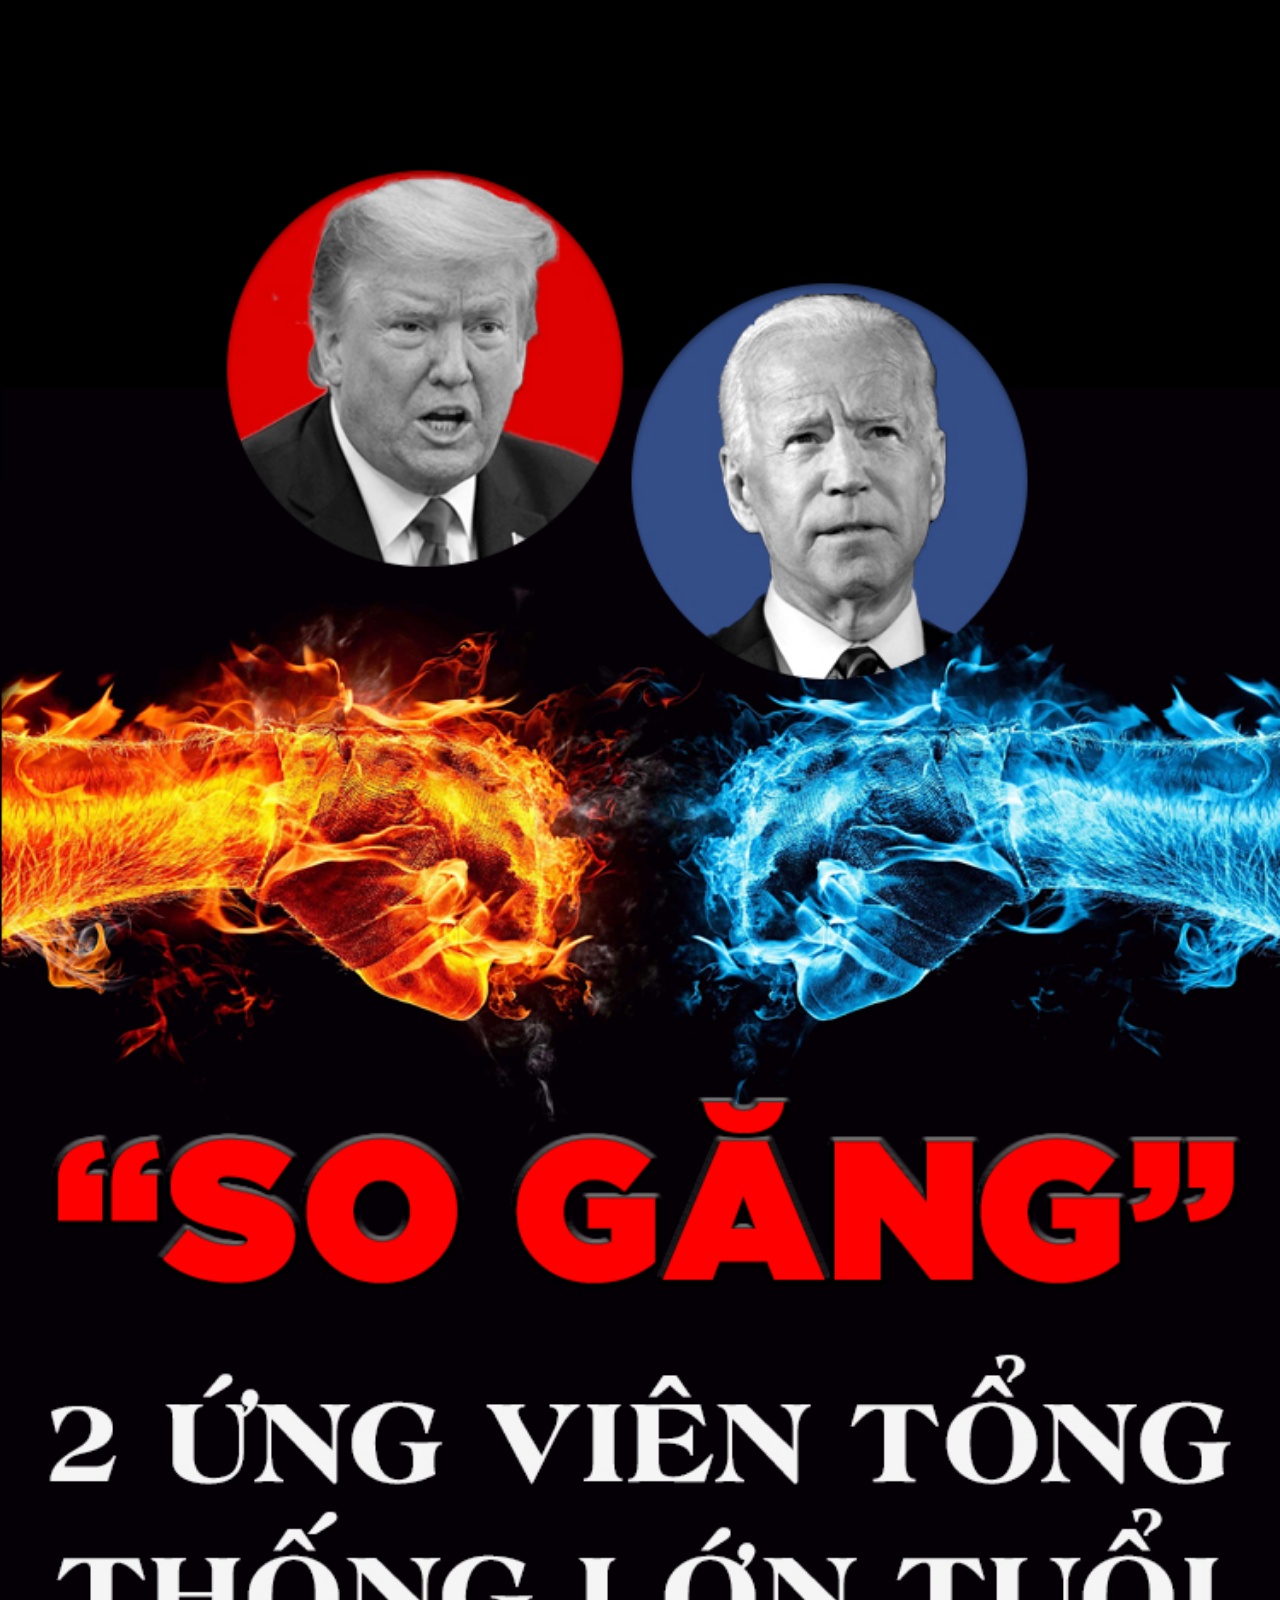
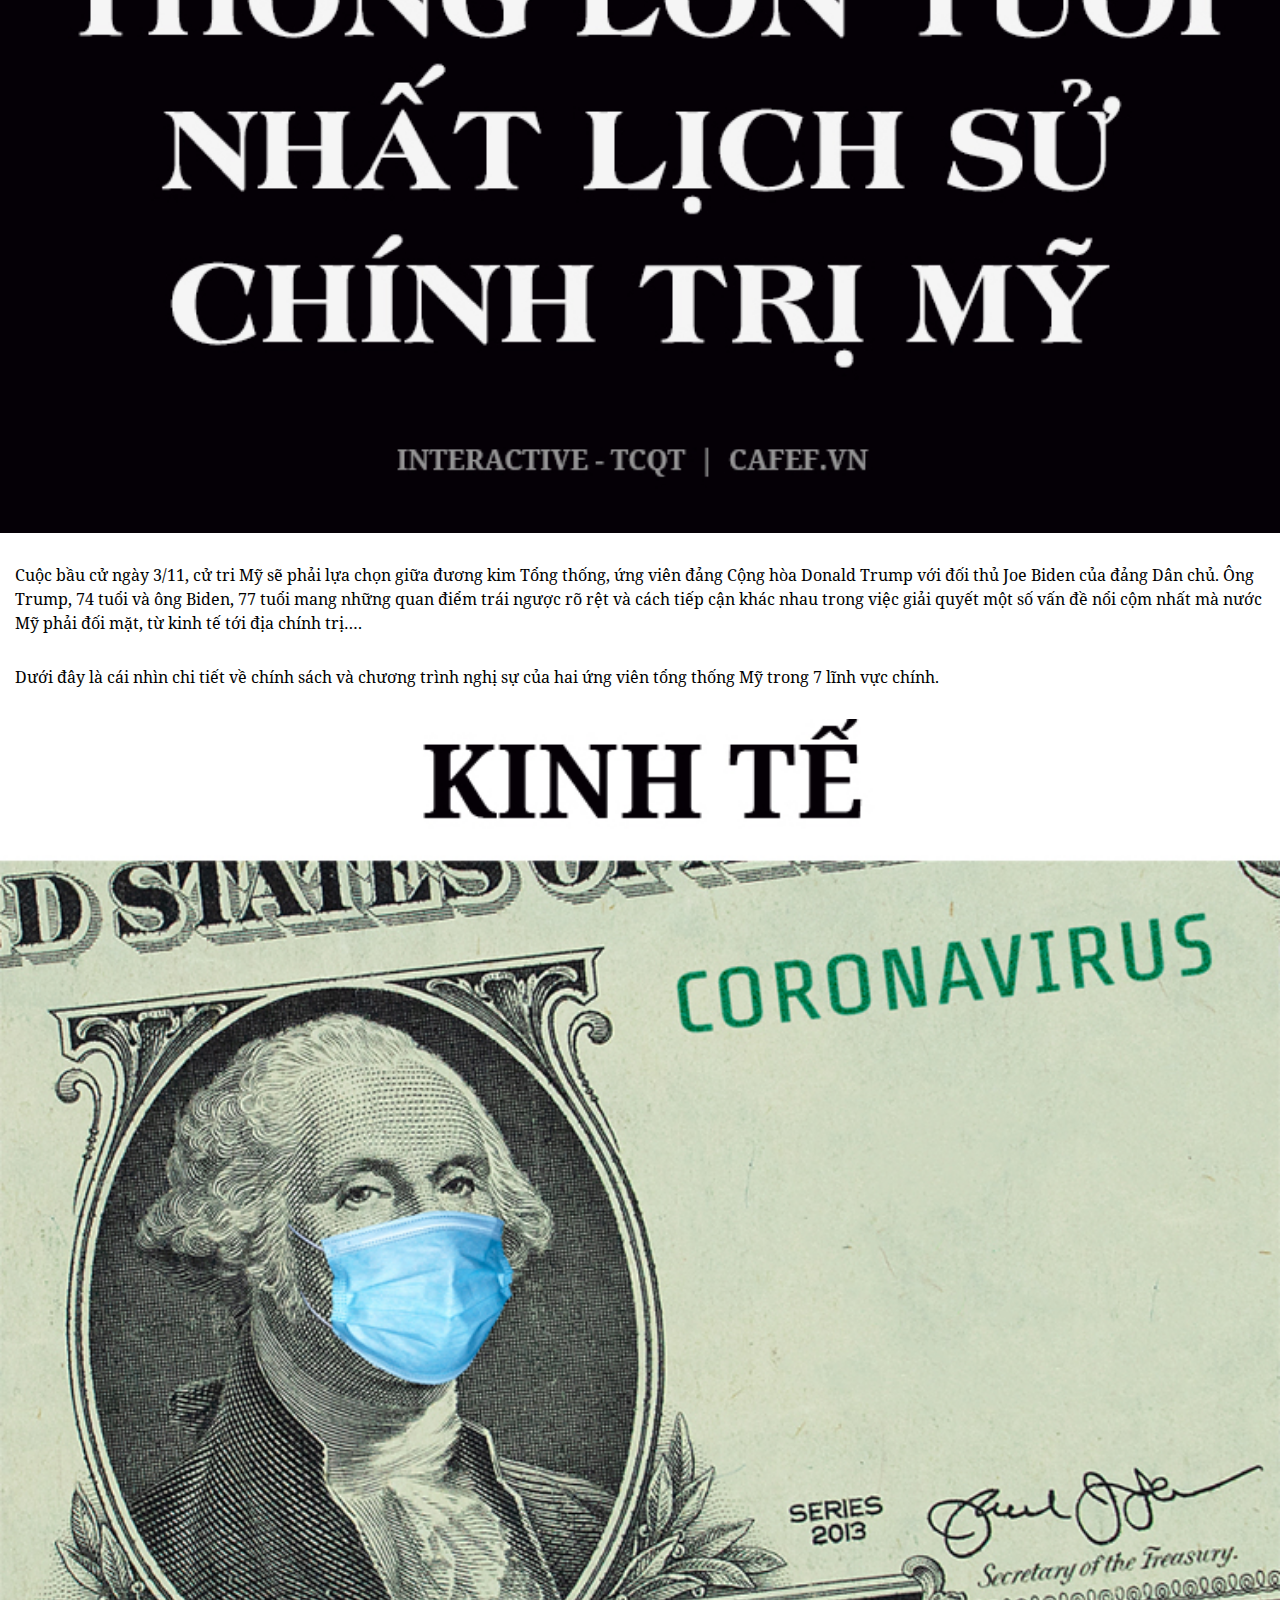
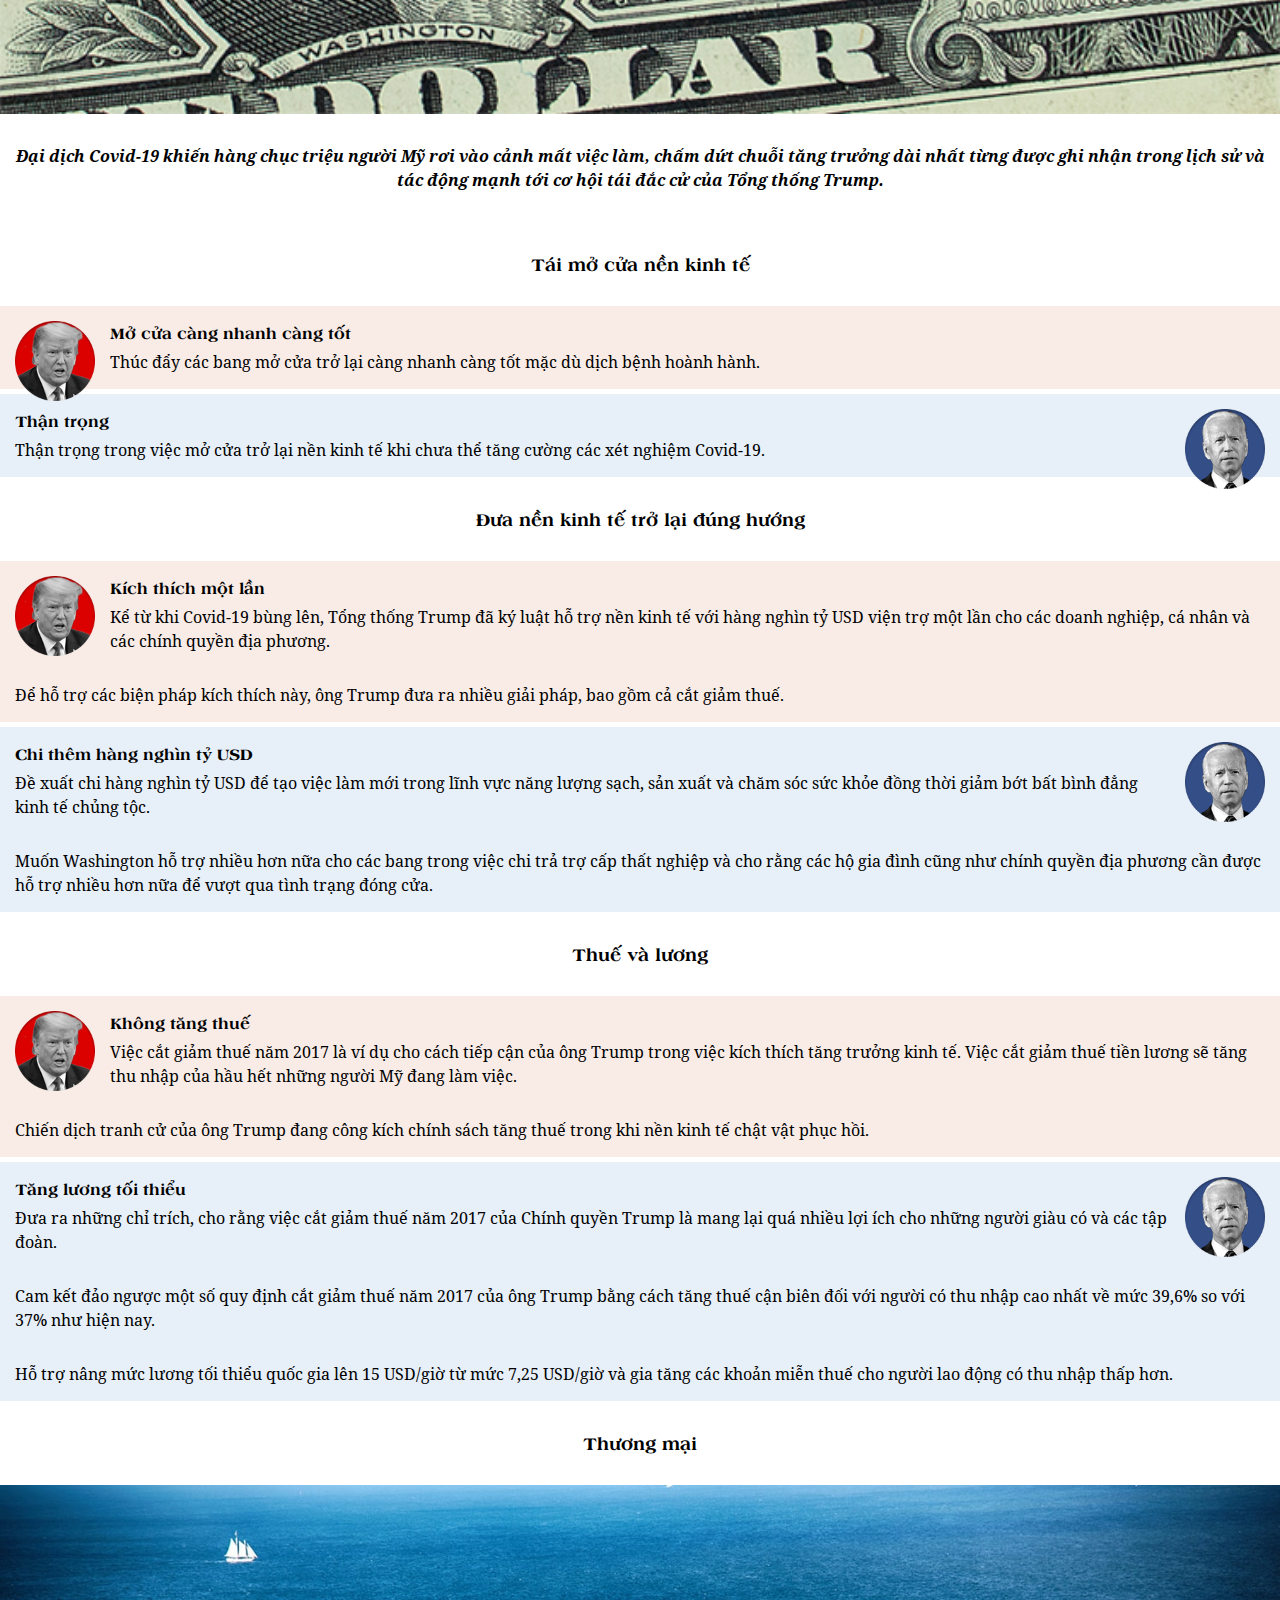
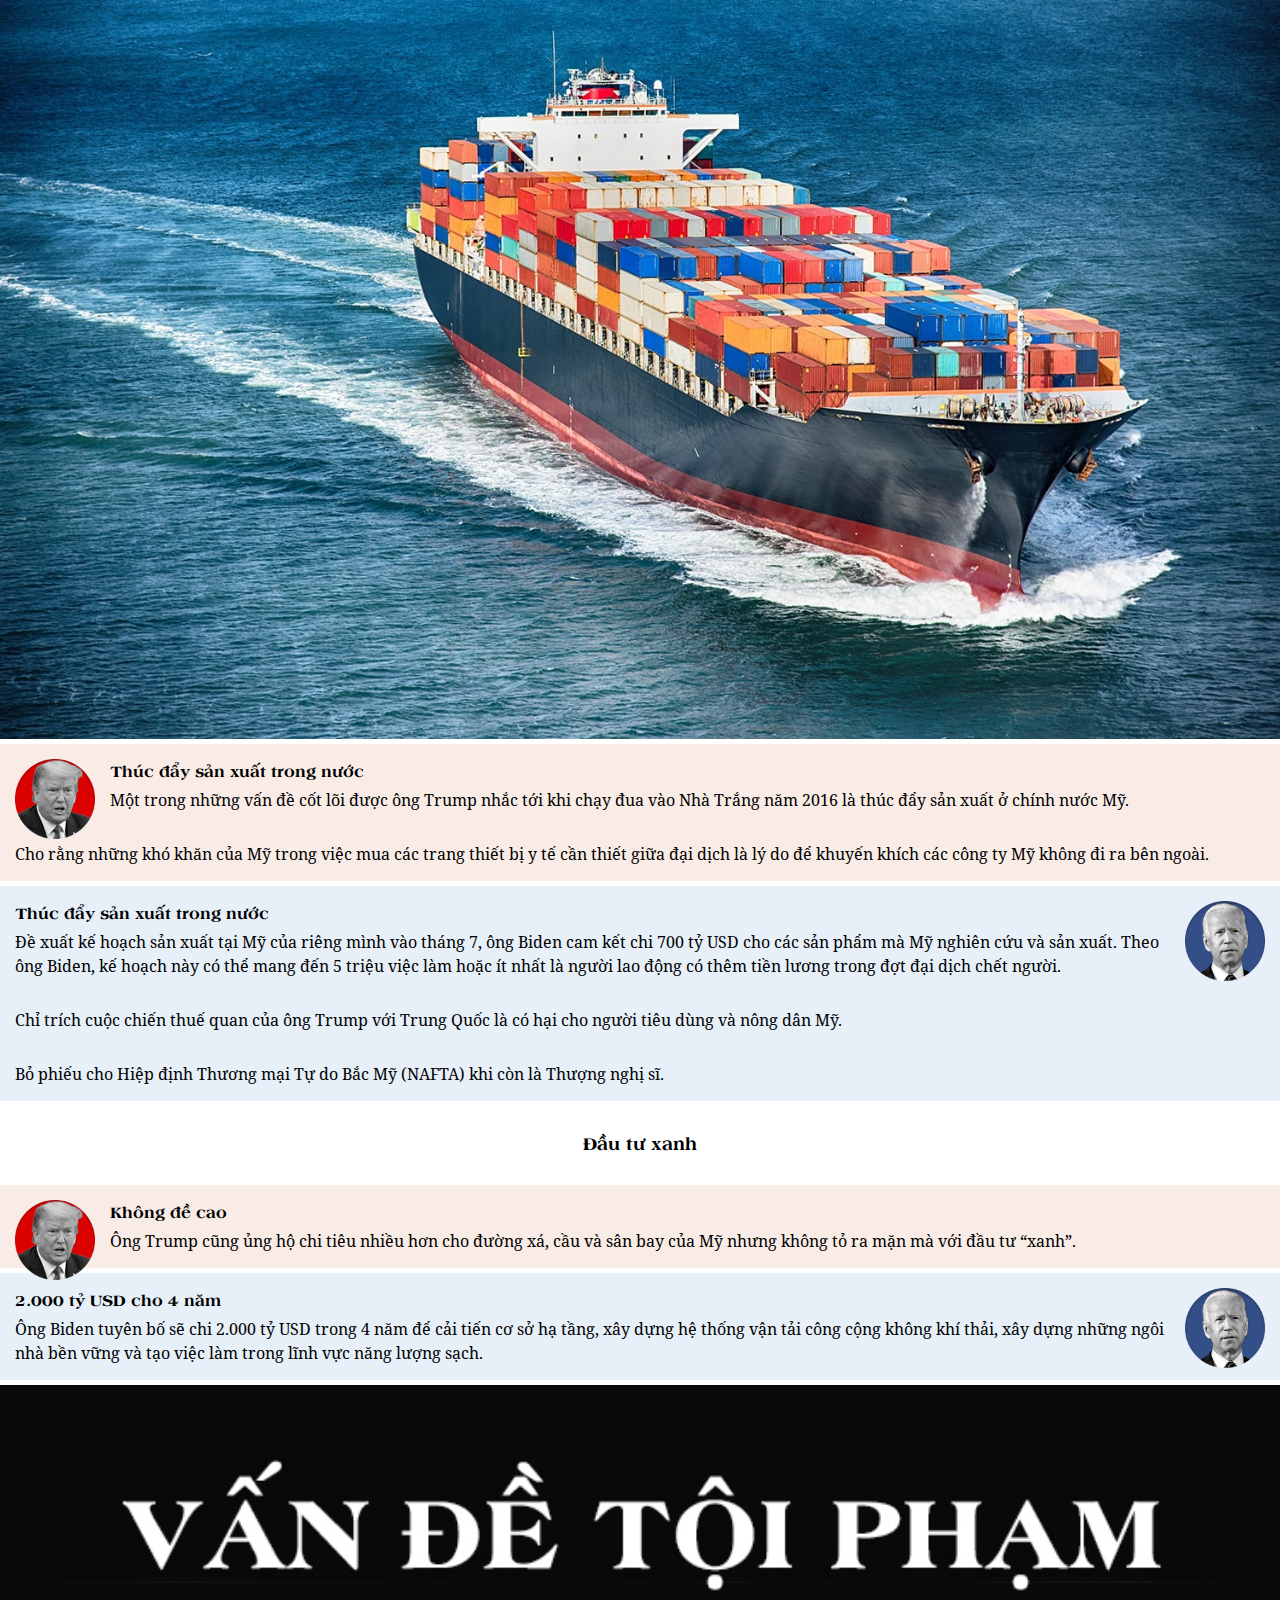
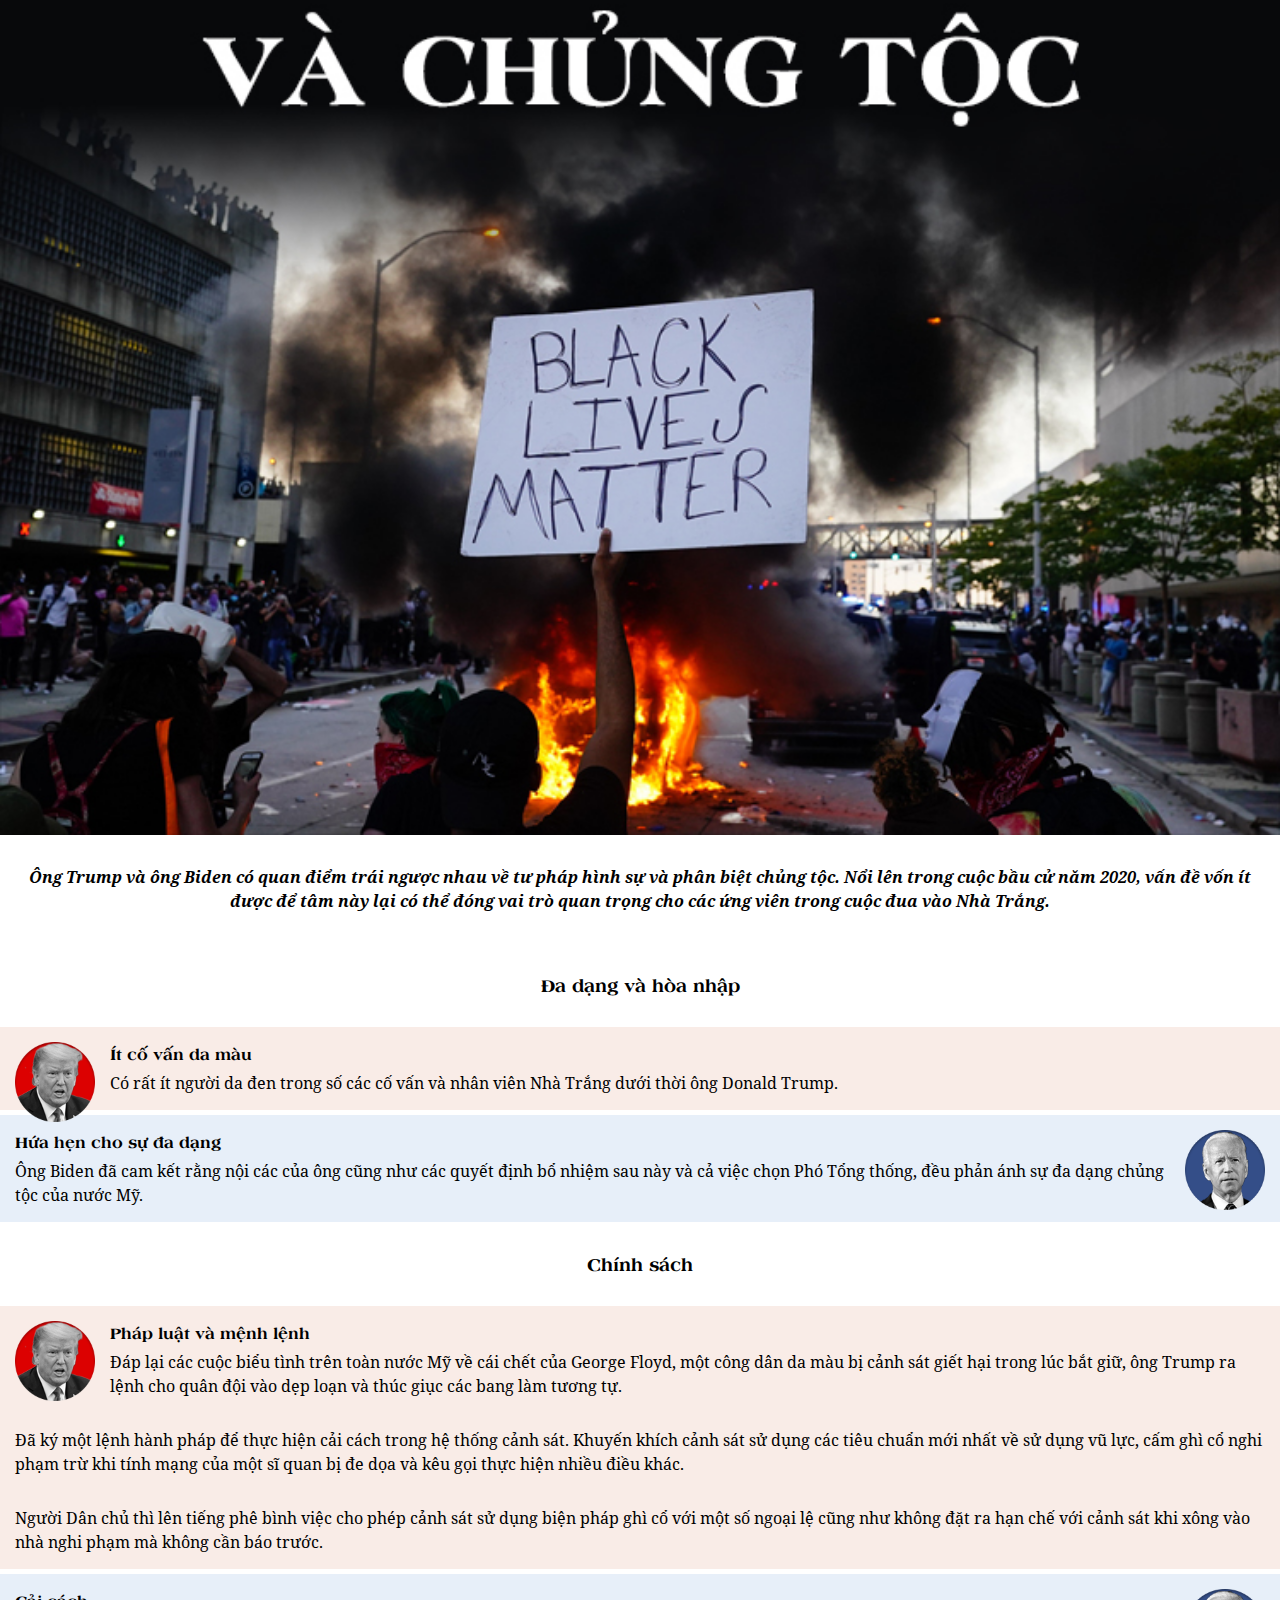
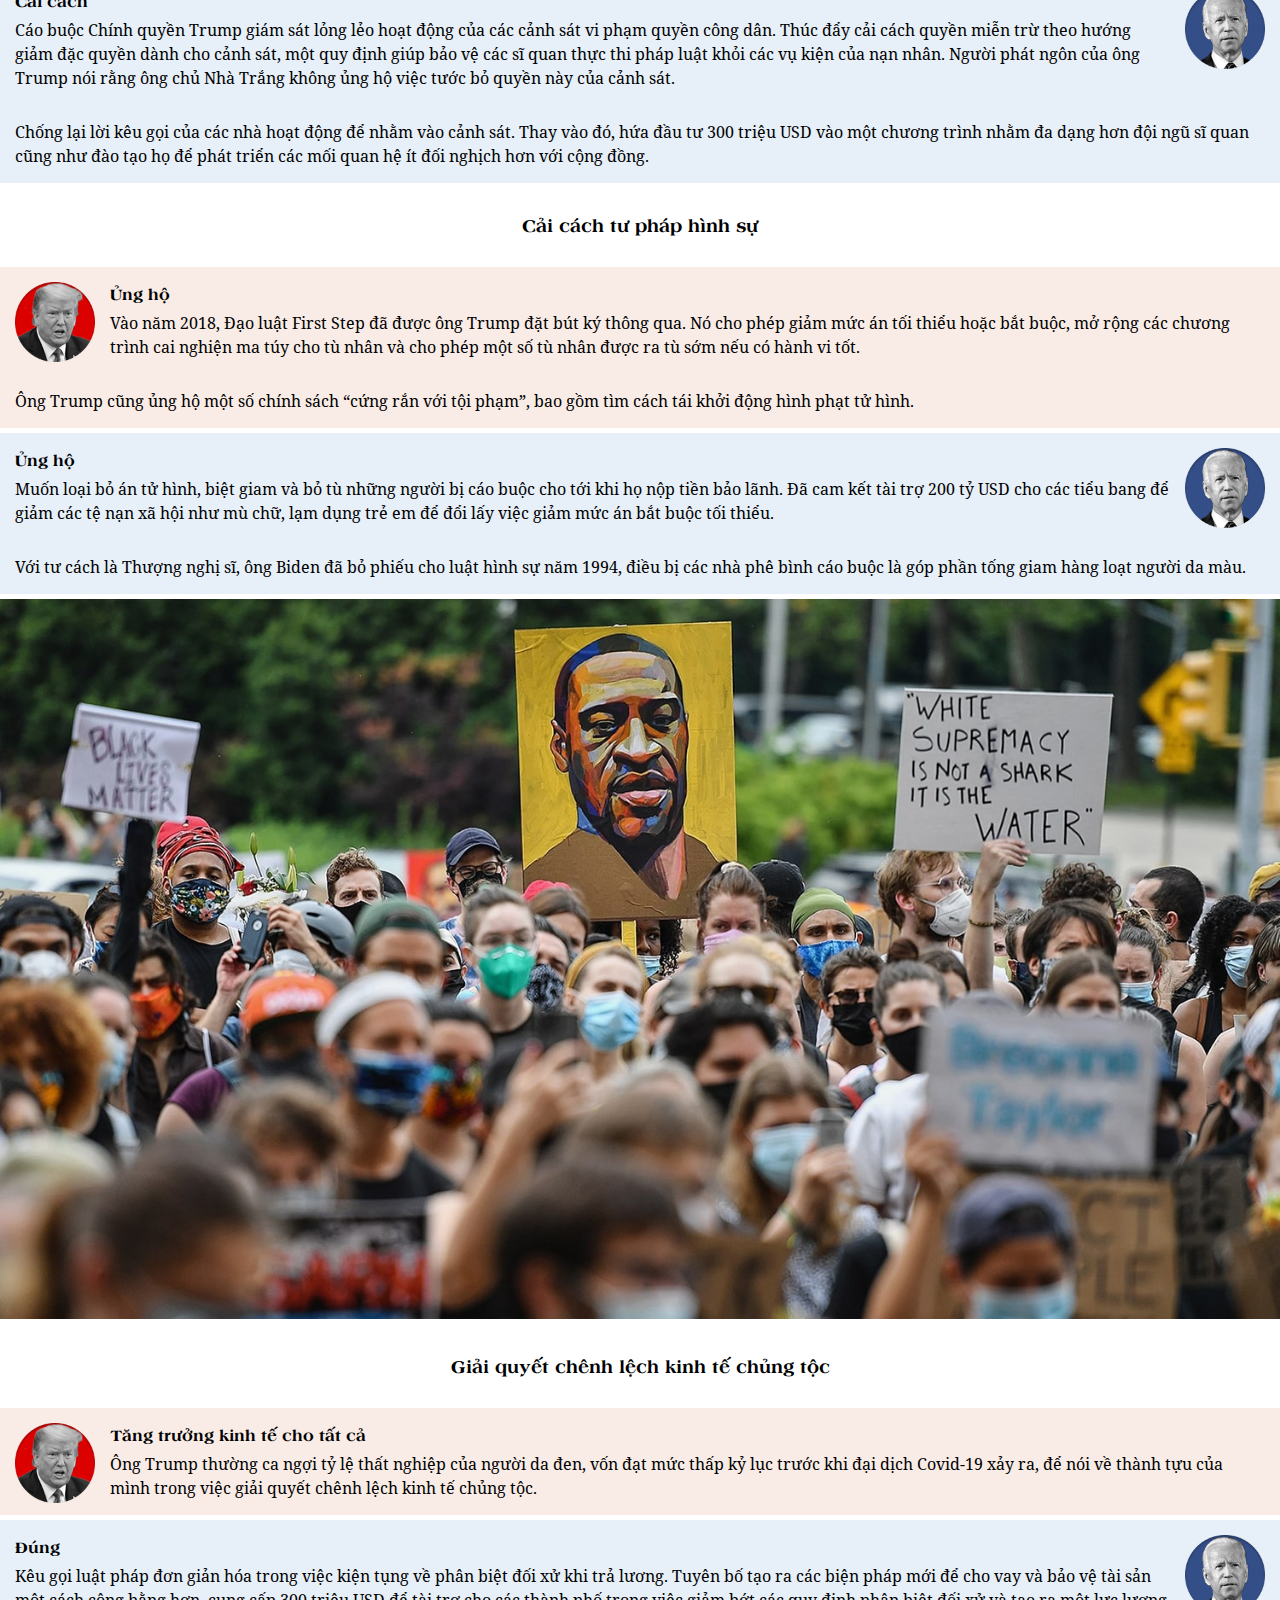
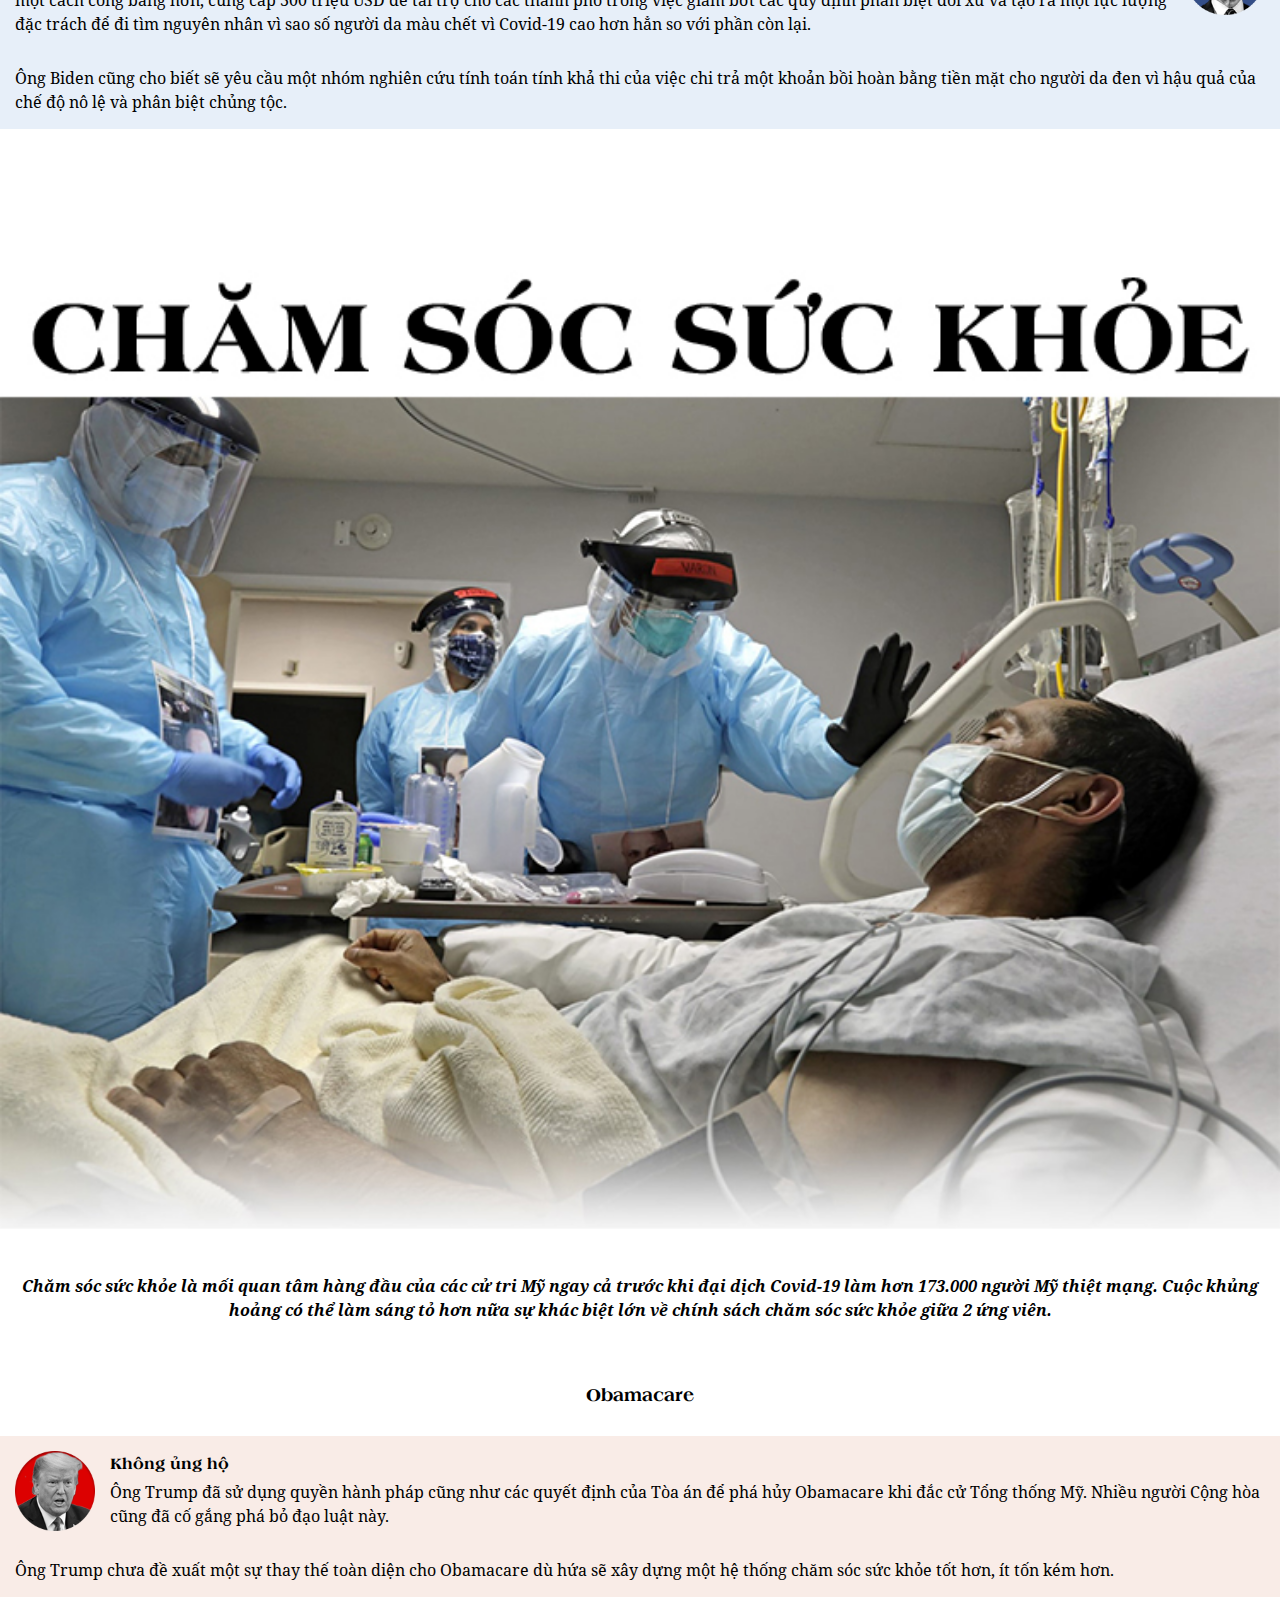
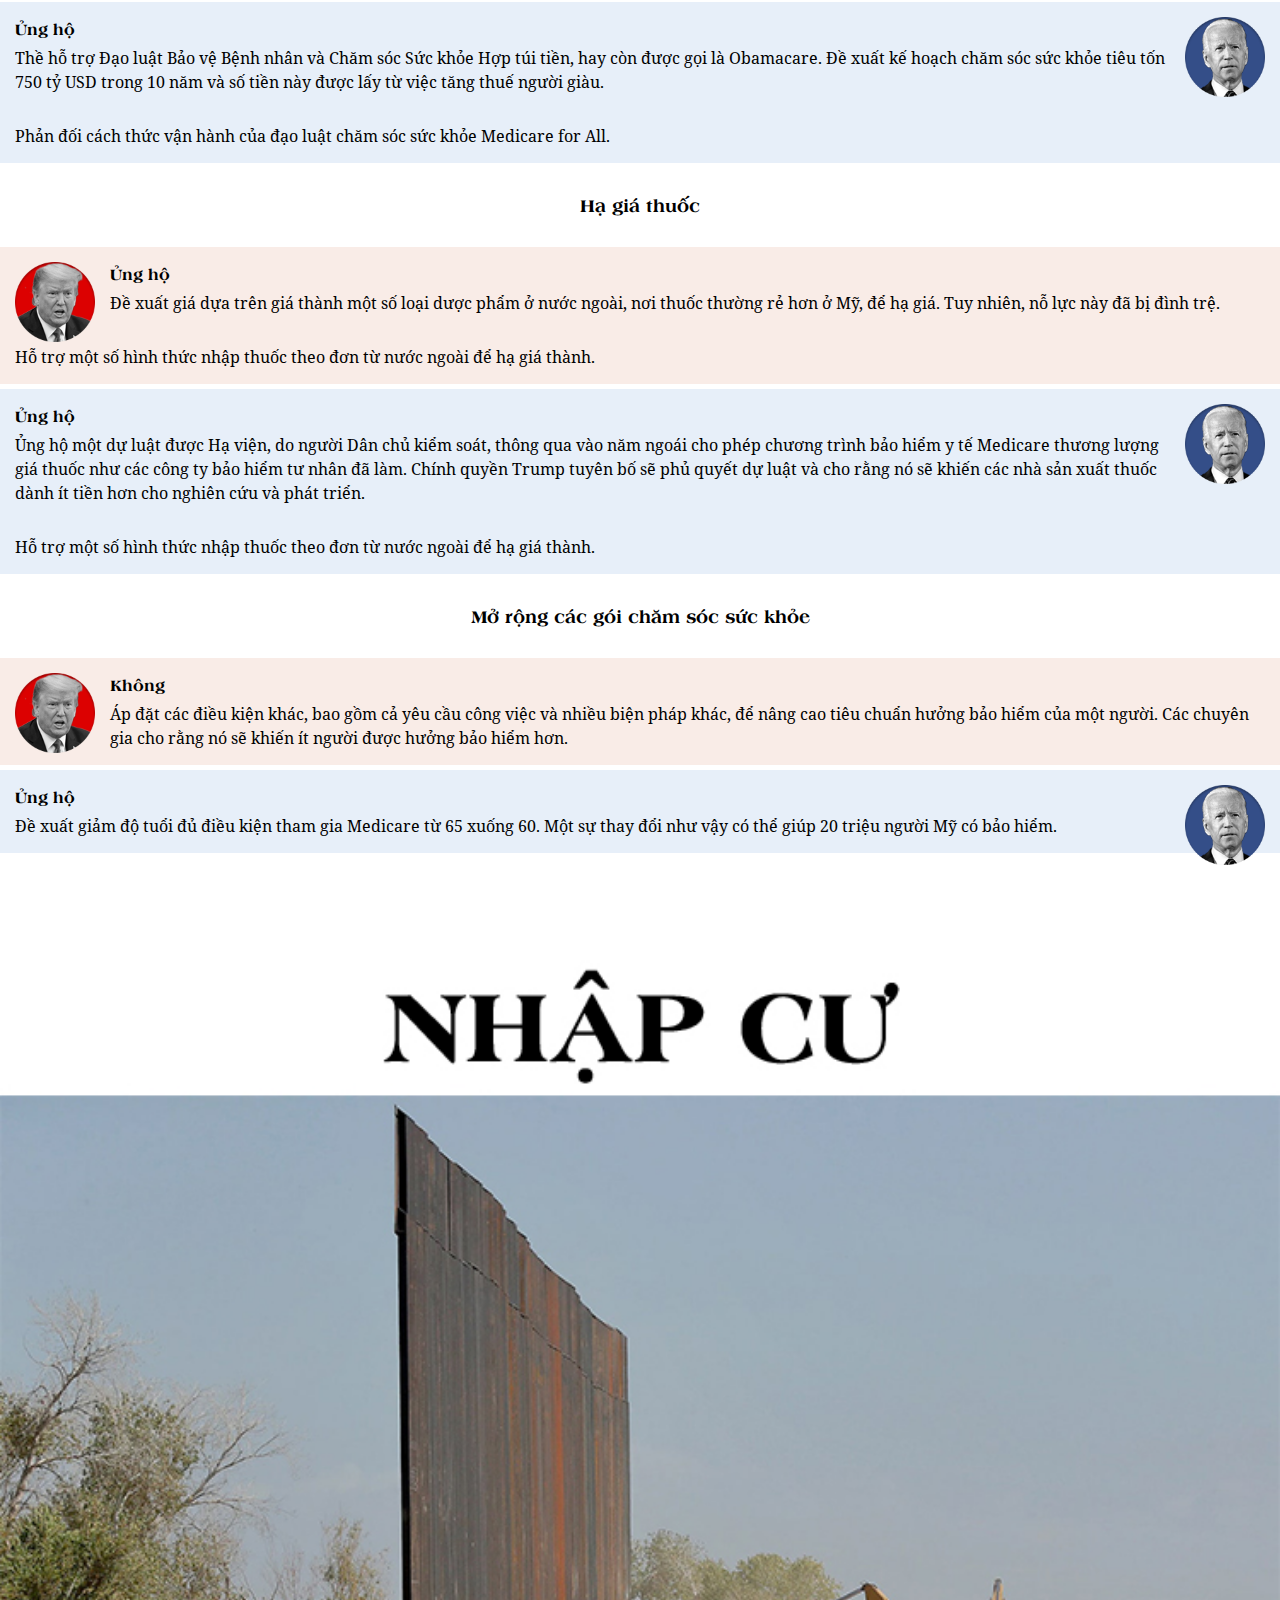
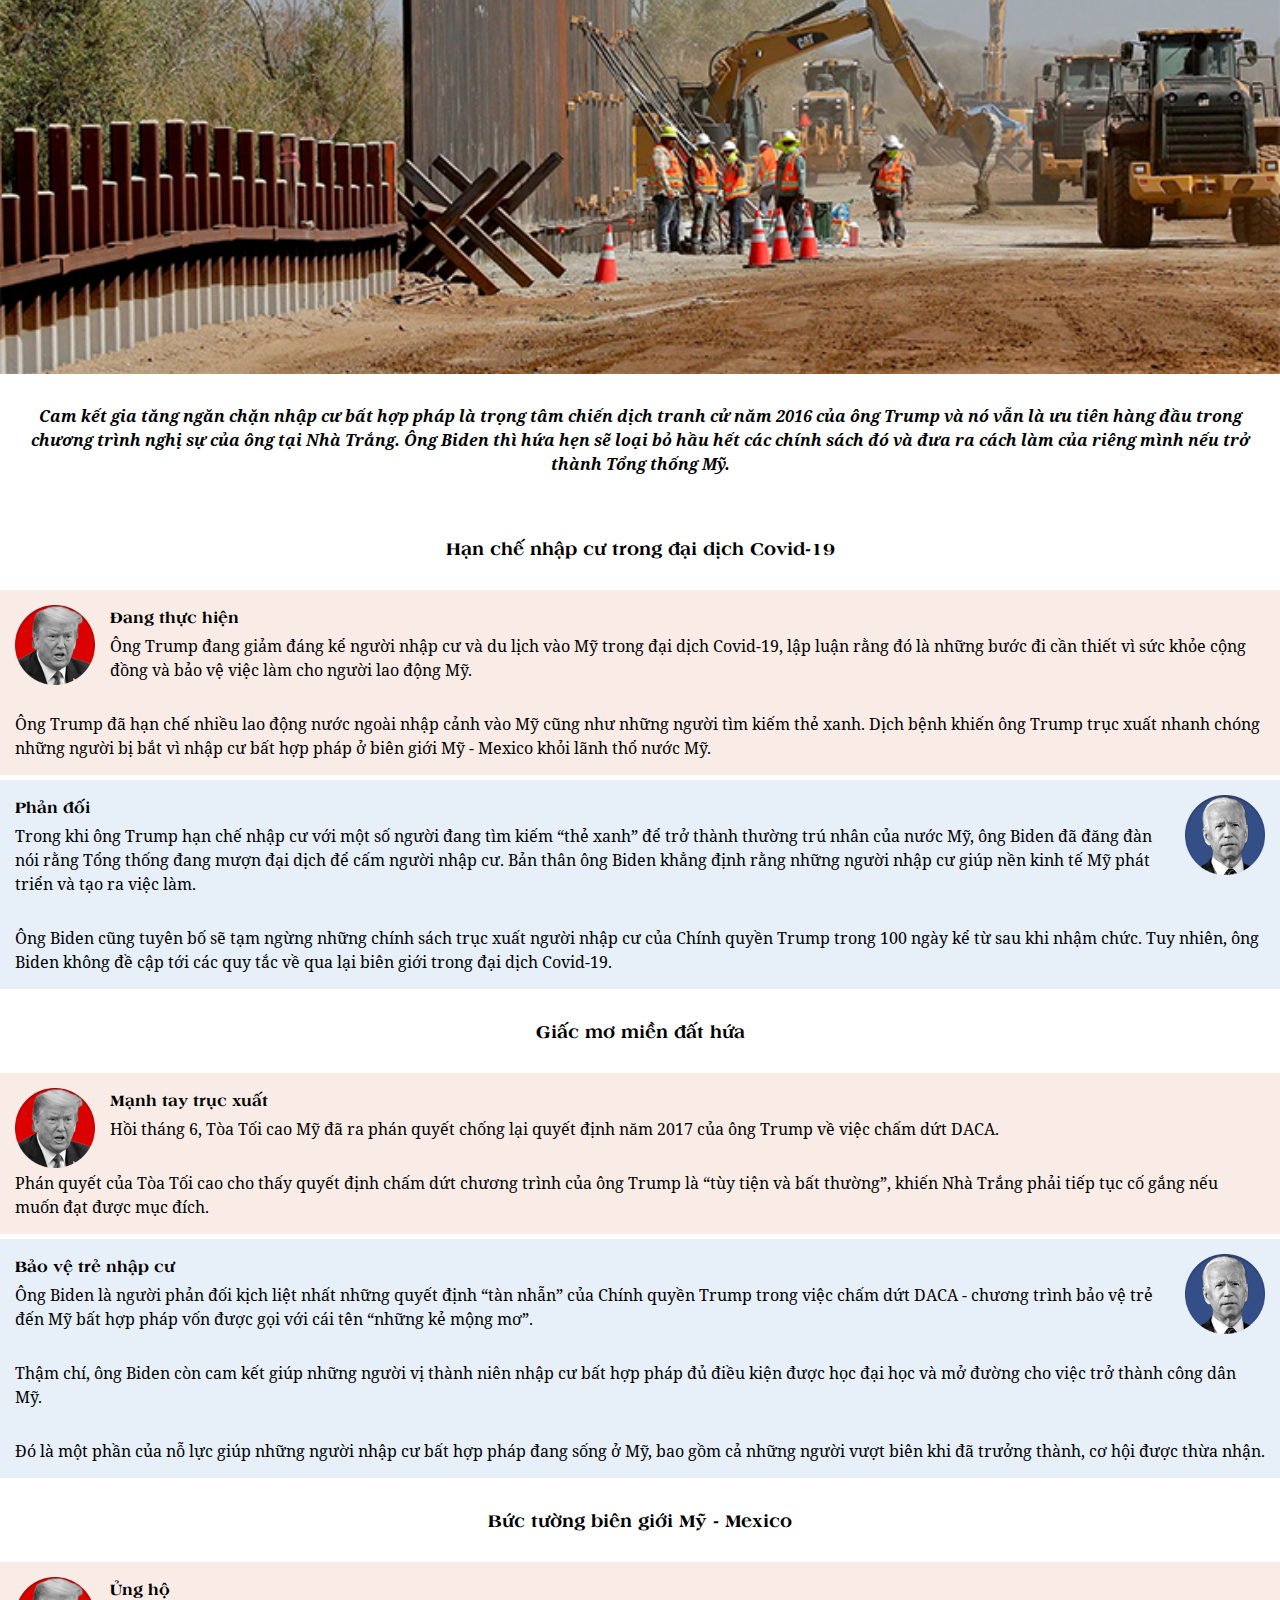
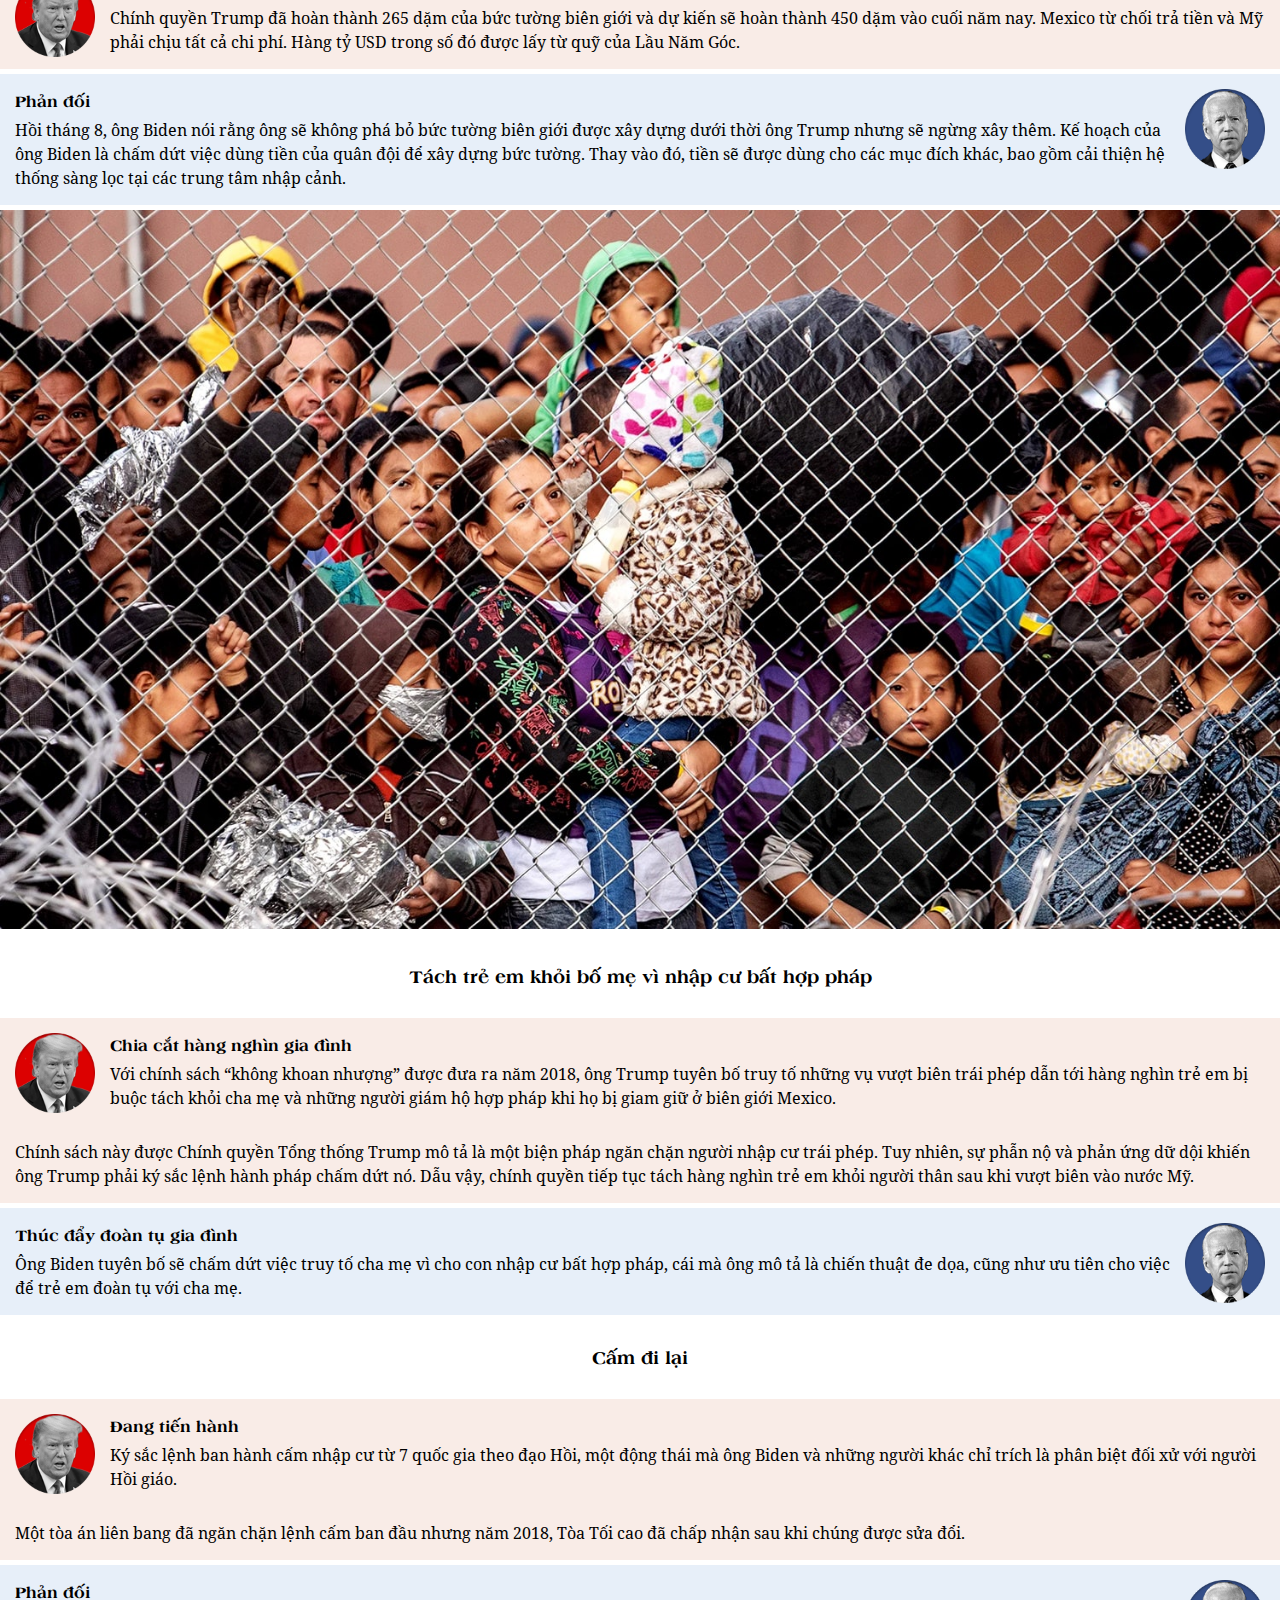
==== mobile/index.html @ b582874a "init" ====
<!DOCTYPE html>
<html lang="en">
<head>
    <meta charset="UTF-8">
    <meta name="viewport" content="width=device-width, initial-scale=1.0">
    <title>"So găng" 2 ứng viên Tổng thống lớn tuổi nhất lịch sử chính trị Mỹ</title>
    <link rel="stylesheet" href="css/reset.css">
    <link rel="stylesheet" href="css/fonts.css">
    <link rel="stylesheet" href="css/styles.css">
    <script src="js/jquery-3.3.1.min.js"></script>
</head>
<body>
    <div class="emag-wrapper">
        <div class="emag-cover">
            <img src="images/cover.jpg" alt="">
        </div>

        <div class="emag-content">
            <p>Cuộc bầu cử ngày 3/11, cử tri Mỹ sẽ phải lựa chọn giữa đương kim Tổng thống, ứng viên đảng Cộng hòa Donald Trump với đối thủ Joe Biden của đảng Dân chủ. Ông Trump, 74 tuổi và ông Biden, 77 tuổi mang những quan điểm trái ngược rõ rệt và cách tiếp cận khác nhau trong việc giải quyết một số vấn đề nổi cộm nhất mà nước Mỹ phải đối mặt, từ kinh tế tới địa chính trị….</p>

            <p>Dưới đây là cái nhìn chi tiết về chính sách và chương trình nghị sự của hai ứng viên tổng thống Mỹ trong 7 lĩnh vực chính.</p>

            <img src="images/cover-1.jpg" alt="" class="emag-img">

            <p class="emag-sapo">Đại dịch Covid-19 khiến hàng chục triệu người Mỹ rơi vào cảnh mất việc làm, chấm dứt chuỗi tăng trưởng dài nhất từng được ghi nhận trong lịch sử và tác động mạnh tới cơ hội tái đắc cử của Tổng thống Trump.</p>

            <p class="emag-title">Tái mở cửa nền kinh tế</p>

            <div class="trump">
                <img src="images/trump.png" alt="">

                <p class="sub-title">Mở cửa càng nhanh càng tốt</p>

                <p>Thúc đẩy các bang mở cửa trở lại càng nhanh càng tốt mặc dù dịch bệnh hoành hành.</p>
            </div>

            <div class="biden">
                <img src="images/biden.png" alt="">

                <p class="sub-title">Thận trọng</p>

                <p>Thận trọng trong việc mở cửa trở lại nền kinh tế khi chưa thể tăng cường các xét nghiệm Covid-19.</p>
            </div>

            <p class="emag-title">Đưa nền kinh tế trở lại đúng hướng</p>

            <div class="trump">
                <img src="images/trump.png" alt="">

                <p class="sub-title">Kích thích một lần</p>

                <p>Kể từ khi Covid-19 bùng lên, Tổng thống Trump đã ký luật hỗ trợ nền kinh tế với hàng nghìn tỷ USD viện trợ một lần cho các doanh nghiệp, cá nhân và các chính quyền địa phương.</p>

                <p>Để hỗ trợ các biện pháp kích thích này, ông Trump đưa ra nhiều giải pháp, bao gồm cả cắt giảm thuế.</p>
            </div>

            <div class="biden">
                <img src="images/biden.png" alt="">

                <p class="sub-title">Chi thêm hàng nghìn tỷ USD</p>

                <p>Đề xuất chi hàng nghìn tỷ USD để tạo việc làm mới trong lĩnh vực năng lượng sạch, sản xuất và chăm sóc sức khỏe đồng thời giảm bớt bất bình đẳng kinh tế chủng tộc.</p>

                <p>Muốn Washington hỗ trợ nhiều hơn nữa cho các bang trong việc chi trả trợ cấp thất nghiệp và cho rằng các hộ gia đình cũng như chính quyền địa phương cần được hỗ trợ nhiều hơn nữa để vượt qua tình trạng đóng cửa.</p>
            </div>

            <p class="emag-title">Thuế và lương</p>

            <div class="trump">
                <img src="images/trump.png" alt="">

                <p class="sub-title">Không tăng thuế</p>

                <p>Việc cắt giảm thuế năm 2017 là ví dụ cho cách tiếp cận của ông Trump trong việc kích thích tăng trưởng kinh tế. Việc cắt giảm thuế tiền lương sẽ tăng thu nhập của hầu hết những người Mỹ đang làm việc.</p>

                <p>Chiến dịch tranh cử của ông Trump đang công kích chính sách tăng thuế trong khi nền kinh tế chật vật phục hồi.</p>
            </div>

            <div class="biden">
                <img src="images/biden.png" alt="">

                <p class="sub-title">Tăng lương tối thiểu</p>

                <p>Đưa ra những chỉ trích, cho rằng việc cắt giảm thuế năm 2017 của Chính quyền Trump là mang lại quá nhiều lợi ích cho những người giàu có và các tập đoàn.</p>

                <p>Cam kết đảo ngược một số quy định cắt giảm thuế năm 2017 của ông Trump bằng cách tăng thuế cận biên đối với người có thu nhập cao nhất về mức 39,6% so với 37% như hiện nay.</p>

                <p>Hỗ trợ nâng mức lương tối thiểu quốc gia lên 15 USD/giờ từ mức 7,25 USD/giờ và gia tăng các khoản miễn thuế cho người lao động có thu nhập thấp hơn.</p>
            </div>

            <p class="emag-title">Thương mại</p>

            <img src="images/img-1.jpg" alt="" class="emag-image">

            <div class="trump">
                <img src="images/trump.png" alt="">

                <p class="sub-title">Thúc đẩy sản xuất trong nước</p>

                <p>Một trong những vấn đề cốt lõi được ông Trump nhắc tới khi chạy đua vào Nhà Trắng năm 2016 là thúc đẩy sản xuất ở chính nước Mỹ.</p>

                <p>Cho rằng những khó khăn của Mỹ trong việc mua các trang thiết bị y tế cần thiết giữa đại dịch là lý do để khuyến khích các công ty Mỹ không đi ra bên ngoài.</p>
            </div>

            <div class="biden">
                <img src="images/biden.png" alt="">

                <p class="sub-title">Thúc đẩy sản xuất trong nước</p>

                <p>Đề xuất kế hoạch sản xuất tại Mỹ của riêng mình vào tháng 7, ông Biden cam kết chi 700 tỷ USD cho các sản phẩm mà Mỹ nghiên cứu và sản xuất. Theo ông Biden, kế hoạch này có thể mang đến 5 triệu việc làm hoặc ít nhất là người lao động có thêm tiền lương trong đợt đại dịch chết người.</p>

                <p>Chỉ trích cuộc chiến thuế quan của ông Trump với Trung Quốc là có hại cho người tiêu dùng và nông dân Mỹ.</p>

                <p>Bỏ phiếu cho Hiệp định Thương mại Tự do Bắc Mỹ (NAFTA) khi còn là Thượng nghị sĩ.</p>
            </div>

            <p class="emag-title">Đầu tư xanh</p>

            <div class="trump">
                <img src="images/trump.png" alt="">

                <p class="sub-title">Không đề cao</p>

                <p>Ông Trump cũng ủng hộ chi tiêu nhiều hơn cho đường xá, cầu và sân bay của Mỹ nhưng không tỏ ra mặn mà với đầu tư “xanh”.</p>
            </div>

            <div class="biden">
                <img src="images/biden.png" alt="">

                <p class="sub-title">2.000 tỷ USD cho 4 năm</p>

                <p>Ông Biden tuyên bố sẽ chi 2.000 tỷ USD trong 4 năm để cải tiến cơ sở hạ tầng, xây dựng hệ thống vận tải công cộng không khí thải, xây dựng những ngôi nhà bền vững và tạo việc làm trong lĩnh vực năng lượng sạch.</p>
            </div>

            <img src="images/cover-2.jpg" alt="" class="emag-img">

            <p class="emag-sapo">Ông Trump và ông Biden có quan điểm trái ngược nhau về tư pháp hình sự và phân biệt chủng tộc. Nổi lên trong cuộc bầu cử năm 2020, vấn đề vốn ít được để tâm này lại có thể đóng vai trò quan trọng cho các ứng viên trong cuộc đua vào Nhà Trắng.</p>

            <p class="emag-title">Đa dạng và hòa nhập</p>

            <div class="trump">
                <img src="images/trump.png" alt="">

                <p class="sub-title">Ít cố vấn da màu</p>

                <p>Có rất ít người da đen trong số các cố vấn và nhân viên Nhà Trắng dưới thời ông Donald Trump.</p>
            </div>

            <div class="biden">
                <img src="images/biden.png" alt="">

                <p class="sub-title">Hứa hẹn cho sự đa dạng</p>

                <p>Ông Biden đã cam kết rằng nội các của ông cũng như các quyết định bổ nhiệm sau này và cả việc chọn Phó Tổng thống, đều phản ánh sự đa dạng chủng tộc của nước Mỹ.</p>
            </div>

            <p class="emag-title">Chính sách</p>

            <div class="trump">
                <img src="images/trump.png" alt="">

                <p class="sub-title">Pháp luật và mệnh lệnh</p>

                <p>Đáp lại các cuộc biểu tình trên toàn nước Mỹ về cái chết của George Floyd, một công dân da màu bị cảnh sát giết hại trong lúc bắt giữ, ông Trump ra lệnh cho quân đội vào dẹp loạn và thúc giục các bang làm tương tự.</p>

                <p>Đã ký một lệnh hành pháp để thực hiện cải cách trong hệ thống cảnh sát. Khuyến khích cảnh sát sử dụng các tiêu chuẩn mới nhất về sử dụng vũ lực, cấm ghì cổ nghi phạm trừ khi tính mạng của một sĩ quan bị đe dọa và kêu gọi thực hiện nhiều điều khác.</p>

                <p>Người Dân chủ thì lên tiếng phê bình việc cho phép cảnh sát sử dụng biện pháp ghì cổ với một số ngoại lệ cũng như không đặt ra hạn chế với cảnh sát khi xông vào nhà nghi phạm mà không cần báo trước.</p>
            </div>

            <div class="biden">
                <img src="images/biden.png" alt="">

                <p class="sub-title">Cải cách</p>

                <p>Cáo buộc Chính quyền Trump giám sát lỏng lẻo hoạt động của các cảnh sát vi phạm quyền công dân. Thúc đẩy cải cách quyền miễn trừ theo hướng giảm đặc quyền dành cho cảnh sát, một quy định giúp bảo vệ các sĩ quan thực thi pháp luật khỏi các vụ kiện của nạn nhân. Người phát ngôn của ông Trump nói rằng ông chủ Nhà Trắng không ủng hộ việc tước bỏ quyền này của cảnh sát.</p>

                <p>Chống lại lời kêu gọi của các nhà hoạt động để nhằm vào cảnh sát. Thay vào đó, hứa đầu tư 300 triệu USD vào một chương trình nhằm đa dạng hơn đội ngũ sĩ quan cũng như đào tạo họ để phát triển các mối quan hệ ít đối nghịch hơn với cộng đồng.</p>
            </div>

            <p class="emag-title">Cải cách tư pháp hình sự</p>

            <div class="trump">
                <img src="images/trump.png" alt="">

                <p class="sub-title">Ủng hộ</p>

                <p>Vào năm 2018, Đạo luật First Step đã được ông Trump đặt bút ký thông qua. Nó cho phép giảm mức án tối thiểu hoặc bắt buộc, mở rộng các chương trình cai nghiện ma túy cho tù nhân và cho phép một số tù nhân được ra tù sớm nếu có hành vi tốt.</p>

                <p>Ông Trump cũng ủng hộ một số chính sách “cứng rắn với tội phạm”, bao gồm tìm cách tái khởi động hình phạt tử hình.</p>
            </div>

            <div class="biden">
                <img src="images/biden.png" alt="">

                <p class="sub-title">Ủng hộ</p>

                <p>Muốn loại bỏ án tử hình, biệt giam và bỏ tù những người bị cáo buộc cho tới khi họ nộp tiền bảo lãnh. Đã cam kết tài trợ 200 tỷ USD cho các tiểu bang để giảm các tệ nạn xã hội như mù chữ, lạm dụng trẻ em để đổi lấy việc giảm mức án bắt buộc tối thiểu.</p>

                <p>Với tư cách là Thượng nghị sĩ, ông Biden đã bỏ phiếu cho luật hình sự năm 1994, điều bị các nhà phê bình cáo buộc là góp phần tống giam hàng loạt người da màu.</p>
            </div>

            <img src="images/img-2.jpg" alt="" class="emag-image">

            <p class="emag-title">Giải quyết chênh lệch kinh tế chủng tộc</p>

            <div class="trump">
                <img src="images/trump.png" alt="">

                <p class="sub-title">Tăng trưởng kinh tế cho tất cả</p>

                <p>Ông Trump thường ca ngợi tỷ lệ thất nghiệp của người da đen, vốn đạt mức thấp kỷ lục trước khi đại dịch Covid-19 xảy ra, để nói về thành tựu của mình trong việc giải quyết chênh lệch kinh tế chủng tộc.</p>
            </div>

            <div class="biden">
                <img src="images/biden.png" alt="">

                <p class="sub-title">Đúng</p>

                <p>Kêu gọi luật pháp đơn giản hóa trong việc kiện tụng về phân biệt đối xử khi trả lương. Tuyên bố tạo ra các biện pháp mới để cho vay và bảo vệ tài sản một cách công bằng hơn, cung cấp 300 triệu USD để tài trợ cho các thành phố trong việc giảm bớt các quy định phân biệt đối xử và tạo ra một lực lượng đặc trách để đi tìm nguyên nhân vì sao số người da màu chết vì Covid-19 cao hơn hẳn so với phần còn lại.</p>

                <p>Ông Biden cũng cho biết sẽ yêu cầu một nhóm nghiên cứu tính toán tính khả thi của việc chi trả một khoản bồi hoàn bằng tiền mặt cho người da đen vì hậu quả của chế độ nô lệ và phân biệt chủng tộc.</p>
            </div>

            <img src="images/cover-3.jpg" alt="" class="emag-img">

            <p class="emag-sapo">Chăm sóc sức khỏe là mối quan tâm hàng đầu của các cử tri Mỹ ngay cả trước khi đại dịch Covid-19 làm hơn 173.000 người Mỹ thiệt mạng. Cuộc khủng hoảng có thể làm sáng tỏ hơn nữa sự khác biệt lớn về chính sách chăm sóc sức khỏe giữa 2 ứng viên.</p>

            <p class="emag-title">Obamacare</p>

            <div class="trump">
                <img src="images/trump.png" alt="">

                <p class="sub-title">Không ủng hộ</p>

                <p>Ông Trump đã sử dụng quyền hành pháp cũng như các quyết định của Tòa án để phá hủy Obamacare khi đắc cử Tổng thống Mỹ. Nhiều người Cộng hòa cũng đã cố gắng phá bỏ đạo luật này.</p>

                <p>Ông Trump chưa đề xuất một sự thay thế toàn diện cho Obamacare dù hứa sẽ xây dựng một hệ thống chăm sóc sức khỏe tốt hơn, ít tốn kém hơn.</p>
            </div>

            <div class="biden">
                <img src="images/biden.png" alt="">

                <p class="sub-title">Ủng hộ</p>

                <p>Thề hỗ trợ Đạo luật Bảo vệ Bệnh nhân và Chăm sóc Sức khỏe Hợp túi tiền, hay còn được gọi là Obamacare. Đề xuất kế hoạch chăm sóc sức khỏe tiêu tốn 750 tỷ USD trong 10 năm và số tiền này được lấy từ việc tăng thuế người giàu.</p>

                <p>Phản đối cách thức vận hành của đạo luật chăm sóc sức khỏe Medicare for All.</p>
            </div>

            <p class="emag-title">Hạ giá thuốc</p>

            <div class="trump">
                <img src="images/trump.png" alt="">

                <p class="sub-title">Ủng hộ</p>

                <p>Đề xuất giá dựa trên giá thành một số loại dược phẩm ở nước ngoài, nơi thuốc thường rẻ hơn ở Mỹ, để hạ giá. Tuy nhiên, nỗ lực này đã bị đình trệ.</p>

                <p>Hỗ trợ một số hình thức nhập thuốc theo đơn từ nước ngoài để hạ giá thành.</p>
            </div>

            <div class="biden">
                <img src="images/biden.png" alt="">

                <p class="sub-title">Ủng hộ</p>

                <p>Ủng hộ một dự luật được Hạ viện, do người Dân chủ kiểm soát, thông qua vào năm ngoái cho phép chương trình bảo hiểm y tế Medicare thương lượng giá thuốc như các công ty bảo hiểm tư nhân đã làm. Chính quyền Trump tuyên bố sẽ phủ quyết dự luật và cho rằng nó sẽ khiến các nhà sản xuất thuốc dành ít tiền hơn cho nghiên cứu và phát triển.</p>

                <p>Hỗ trợ một số hình thức nhập thuốc theo đơn từ nước ngoài để hạ giá thành.</p>
            </div>

            <p class="emag-title">Mở rộng các gói chăm sóc sức khỏe</p>

            <div class="trump">
                <img src="images/trump.png" alt="">

                <p class="sub-title">Không</p>

                <p>Áp đặt các điều kiện khác, bao gồm cả yêu cầu công việc và nhiều biện pháp khác, để nâng cao tiêu chuẩn hưởng bảo hiểm của một người. Các chuyên gia cho rằng nó sẽ khiến ít người được hưởng bảo hiểm hơn.</p>
            </div>

            <div class="biden">
                <img src="images/biden.png" alt="">

                <p class="sub-title">Ủng hộ</p>

                <p>Đề xuất giảm độ tuổi đủ điều kiện tham gia Medicare từ 65 xuống 60. Một sự thay đổi như vậy có thể giúp 20 triệu người Mỹ có bảo hiểm.</p>
            </div>

            <img src="images/cover-4.jpg" alt="" class="emag-img">

            <p class="emag-sapo">Cam kết gia tăng ngăn chặn nhập cư bất hợp pháp là trọng tâm chiến dịch tranh cử năm 2016 của ông Trump và nó vẫn là ưu tiên hàng đầu trong chương trình nghị sự của ông tại Nhà Trắng. Ông Biden thì hứa hẹn sẽ loại bỏ hầu hết các chính sách đó và đưa ra cách làm của riêng mình nếu trở thành Tổng thống Mỹ.</p>

            <p class="emag-title">Hạn chế nhập cư trong đại dịch Covid-19</p>

            <div class="trump">
                <img src="images/trump.png" alt="">

                <p class="sub-title">Đang thực hiện</p>

                <p>Ông Trump đang giảm đáng kể người nhập cư và du lịch vào Mỹ trong đại dịch Covid-19, lập luận rằng đó là những bước đi cần thiết vì sức khỏe cộng đồng và bảo vệ việc làm cho người lao động Mỹ.</p>

                <p>Ông Trump đã hạn chế nhiều lao động nước ngoài nhập cảnh vào Mỹ cũng như những người tìm kiếm thẻ xanh. Dịch bệnh khiến ông Trump trục xuất nhanh chóng những người bị bắt vì nhập cư bất hợp pháp ở biên giới Mỹ - Mexico khỏi lãnh thổ nước Mỹ.</p>
            </div>

            <div class="biden">
                <img src="images/biden.png" alt="">

                <p class="sub-title">Phản đối</p>

                <p>Trong khi ông Trump hạn chế nhập cư với một số người đang tìm kiếm “thẻ xanh” để trở thành thường trú nhân của nước Mỹ, ông Biden đã đăng đàn nói rằng Tổng thống đang mượn đại dịch để cấm người nhập cư. Bản thân ông Biden khẳng định rằng những người nhập cư giúp nền kinh tế Mỹ phát triển và tạo ra việc làm.</p>

                <p>Ông Biden cũng tuyên bố sẽ tạm ngừng những chính sách trục xuất người nhập cư của Chính quyền Trump trong 100 ngày kể từ sau khi nhậm chức. Tuy nhiên, ông Biden không đề cập tới các quy tắc về qua lại biên giới trong đại dịch Covid-19.</p>
            </div>

            <p class="emag-title">Giấc mơ miền đất hứa</p>

            <div class="trump">
                <img src="images/trump.png" alt="">

                <p class="sub-title">Mạnh tay trục xuất</p>

                <p>Hồi tháng 6, Tòa Tối cao Mỹ đã ra phán quyết chống lại quyết định năm 2017 của ông Trump về việc chấm dứt DACA.</p>

                <p>Phán quyết của Tòa Tối cao cho thấy quyết định chấm dứt chương trình của ông Trump là “tùy tiện và bất thường”, khiến Nhà Trắng phải tiếp tục cố gắng nếu muốn đạt được mục đích.</p>
            </div>

            <div class="biden">
                <img src="images/biden.png" alt="">

                <p class="sub-title">Bảo vệ trẻ nhập cư</p>

                <p>Ông Biden là người phản đối kịch liệt nhất những quyết định “tàn nhẫn” của Chính quyền Trump trong việc chấm dứt DACA - chương trình bảo vệ trẻ đến Mỹ bất hợp pháp vốn được gọi với cái tên “những kẻ mộng mơ”.</p>

                <p>Thậm chí, ông Biden còn cam kết giúp những người vị thành niên nhập cư bất hợp pháp đủ điều kiện được học đại học và mở đường cho việc trở thành công dân Mỹ.</p>

                <p>Đó là một phần của nỗ lực giúp những người nhập cư bất hợp pháp đang sống ở Mỹ, bao gồm cả những người vượt biên khi đã trưởng thành, cơ hội được thừa nhận.</p>
            </div>

            <p class="emag-title">Bức tường biên giới Mỹ - Mexico</p>

            <div class="trump">
                <img src="images/trump.png" alt="">

                <p class="sub-title">Ủng hộ</p>

                <p>Chính quyền Trump đã hoàn thành 265 dặm của bức tường biên giới và dự kiến sẽ hoàn thành 450 dặm vào cuối năm nay. Mexico từ chối trả tiền và Mỹ phải chịu tất cả chi phí. Hàng tỷ USD trong số đó được lấy từ quỹ của Lầu Năm Góc.</p>
            </div>

            <div class="biden">
                <img src="images/biden.png" alt="">

                <p class="sub-title">Phản đối</p>

                <p>Hồi tháng 8, ông Biden nói rằng ông sẽ không phá bỏ bức tường biên giới được xây dựng dưới thời ông Trump nhưng sẽ ngừng xây thêm. Kế hoạch của ông Biden là chấm dứt việc dùng tiền của quân đội để xây dựng bức tường. Thay vào đó, tiền sẽ được dùng cho các mục đích khác, bao gồm cải thiện hệ thống sàng lọc tại các trung tâm nhập cảnh.</p>
            </div>

            <img src="images/img-4.jpg" alt="" class="emag-image">

            <p class="emag-title">Tách trẻ em khỏi bố mẹ vì nhập cư bất hợp pháp</p>

            <div class="trump">
                <img src="images/trump.png" alt="">

                <p class="sub-title">Chia cắt hàng nghìn gia đình</p>

                <p>Với chính sách “không khoan nhượng” được đưa ra năm 2018, ông Trump tuyên bố truy tố những vụ vượt biên trái phép dẫn tới hàng nghìn trẻ em bị buộc tách khỏi cha mẹ và những người giám hộ hợp pháp khi họ bị giam giữ ở biên giới Mexico.</p>

                <p>Chính sách này được Chính quyền Tổng thống Trump mô tả là một biện pháp ngăn chặn người nhập cư trái phép. Tuy nhiên, sự phẫn nộ và phản ứng dữ dội khiến ông Trump phải ký sắc lệnh hành pháp chấm dứt nó. Dẫu vậy, chính quyền tiếp tục tách hàng nghìn trẻ em khỏi người thân sau khi vượt biên vào nước Mỹ.</p>
            </div>

            <div class="biden">
                <img src="images/biden.png" alt="">

                <p class="sub-title">Thúc đẩy đoàn tụ gia đình</p>

                <p>Ông Biden tuyên bố sẽ chấm dứt việc truy tố cha mẹ vì cho con nhập cư bất hợp pháp, cái mà ông mô tả là chiến thuật đe dọa, cũng như ưu tiên cho việc để trẻ em đoàn tụ với cha mẹ.</p>
            </div>

            <p class="emag-title">Cấm đi lại</p>

            <div class="trump">
                <img src="images/trump.png" alt="">

                <p class="sub-title">Đang tiến hành</p>

                <p>Ký sắc lệnh ban hành cấm nhập cư từ 7 quốc gia theo đạo Hồi, một động thái mà ông Biden và những người khác chỉ trích là phân biệt đối xử với người Hồi giáo.</p>

                <p>Một tòa án liên bang đã ngăn chặn lệnh cấm ban đầu nhưng năm 2018, Tòa Tối cao đã chấp nhận sau khi chúng được sửa đổi.</p>
            </div>

            <div class="biden">
                <img src="images/biden.png" alt="">

                <p class="sub-title">Phản đối</p>

                <p>Hứa sẽ hủy bỏ các lệnh cấm và gọi chúng là hành vi lạm quyền được tạo ra để phân biệt đối xử với người nhập cư và người da màu.</p>
            </div>

            <img src="images/cover-5.jpg" alt="" class="emag-img">

            <p class="emag-sapo">Cuộc chạy đua vào Nhà Trắng là thuốc thử của cử tri Mỹ với ông Biden, người ủng hộ các quy định về môi trường và ngoại giao để chống biến đổi khí hậu với ông Trump, người quyết tâm loại bỏ các chính sách đó.</p>

            <p class="emag-title">Kế hoạch chống biến đổi khí hậu</p>

            <div class="trump">
                <img src="images/trump.png" alt="">

                <p class="sub-title">Không</p>

                <p>Không có kế hoạch chống biến đổi khí hậu trên trang web chiến dịch tranh cử của ông Trump nhưng phần năng lượng và môi trường nêu bật chính quyền của ông đã loại bỏ những chính sách của người tiền nhiệm Obama.</p>

                <p>Ông Trump từ chối các bằng chứng khoa học về khí hậu và đưa ra những tuyên bố sai lệch. Tuy nhiên, giống với ông Biden, ông Trump cũng ủng hộ phát triển các công nghệ năng lượng hạt nhân tiên tiến.</p>
            </div>

            <div class="biden">
                <img src="images/biden.png" alt="">

                <p class="sub-title">Có</p>

                <p>Đề xuất chi 2.000 tỷ USD trong nhiệm kỳ 4 năm đầu tiên của mình cho chống biến đổi khí hậu và đạt mục tiêu 100% điện sạch vào năm 2035. Chú ý tới những lời kêu gọi từ đảng Dân chủ trong việc chuyển đổi nhanh hơn việc sử dụng nhiên liệu hóa thạch sang các loại nhiên liệu sạch.</p>

                <p>Đây là kế hoạch tham vọng hơn so với ban đầu, khi ông Biden đặt mục tiêu chi 1,7 nghìn tỷ USD để đạt được mức phát thải ròng bằng 0 trong năm 2050.</p>

                <p>Hỗ trợ các nghiên cứu năng lượng hạt nhân tiên tiến.</p>
            </div>

            <p class="emag-title">Cứng rắn hơn với khí thải ô tô</p>

            <div class="trump">
                <img src="images/trump.png" alt="">

                <p class="sub-title">Phản đối</p>

                <p>Ông Trump gọi các tiêu chuẩn khí thải ô tô của Chính quyền Obama là “giết chết ngành” và thay thế chúng bằng những tiêu chuẩn thấp hơn.</p>
            </div>

            <div class="biden">
                <img src="images/biden.png" alt="">

                <p class="sub-title">Ủng hộ</p>

                <p>Muốn tăng cường các tiêu chuẩn với khí thải ô tô được tạo ra dưới thời Chính quyền Obama. Đề xuất khuyến khích các nhà sản xuất ô tô làm xe không phát thải, thúc đẩy một chương trình mua sắm liên bang cho phương tiện sạch và đặt mục tiêu tất cả xe buýt được sản xuất ở Mỹ không phát thải vào năm 2030.</p>
            </div>

            <p class="emag-title">Cấm than đá, dầu đá phiến</p>

            <div class="trump">
                <img src="images/trump.png" alt="">

                <p class="sub-title">Không</p>

                <p>Tuyên bố sẽ không đóng cửa các nhà máy than trong nhiệm kỳ của mình.</p>
            </div>

            <div class="biden">
                <img src="images/biden.png" alt="">

                <p class="sub-title">Dè dặt</p>

                <p>Ông Biden chống lại sự thúc đẩy của một bộ phận người Dân chủ muốn áp đặt lệnh cấm trên toàn quốc với dầu đá phiến. Dầu đá phiến làm tăng lượng khí thải có liên quan tới biến đổi khí hậu nhưng tạo ra nhiều việc làm và cho phép Mỹ trở thành nhà xuất khẩu dầu và khí đốt hàng đầu thế giới.</p>

                <p>Hỗ trợ đầu tư vào các cộng đồng than bằng cách cung cấp các giải pháp thay thế cho công việc khai thác.</p>
            </div>

            <img src="images/img-5.jpg" alt="" class="emag-image">

            <p class="emag-title">Ngoại giao khí hậu</p>

            <div class="trump">
                <img src="images/trump.png" alt="">

                <p class="sub-title">Quay lưng</p>

                <p>Đưa ra quá trình để Mỹ, quốc gia phát thải khí nhà kính số 2 thế giới sau Trung Quốc, rời khỏi Hiệp định Paris vì “chúng quá tốn kém”.</p>
            </div>

            <div class="biden">
                <img src="images/biden.png" alt="">

                <p class="sub-title">Ủng hộ</p>

                <p>Ông Biden tuyên bố sẽ đưa Mỹ trở lại vai trò lãnh đạo toàn cầu về biến đổi khí hậu, đưa Mỹ trở lại các cuộc đàm phán và thúc đẩy các mục tiêu của Hiệp định Paris năm 2015, đưa các nước lại gần nhau để giảm thiểu nóng lên toàn cầu.</p>
            </div>

            <img src="images/cover-6.jpg" alt="" class="emag-img">

            <p class="emag-sapo">Ông Trump giành chiến thắng trong cuộc đua vào Nhà Trắng năm 2016 với lời hứa “nước Mỹ là trên hết”, lật ngược những gì ông tuyên bố là thỏa thuận thương mại không công bằng và buộc các đồng minh của Mỹ phải trả nhiều tiền hơn cho các biện pháp phòng thủ chung. Biden cam kết khôi phục lại vai trò lãnh đạo toàn cầu của Mỹ và đảo ngược nhiều hành động trong chính sách đối ngoại của ông Trump.</p>

            <p class="emag-title">Quan hệ Mỹ - Trung</p>

            <div class="trump">
                <img src="images/trump.png" alt="">

                <p class="sub-title">Cứng rắn với Bắc Kinh</p>

                <p>Khơi mào cuộc chiến thương mại với Trung Quốc trước khi đạt thỏa thuận giai đoạn 1 vào tháng Giêng, ông Trump đã đóng cánh cửa đàm phán giai đoạn 2 vì “không hài lòng với cách Bắc Kinh xử lý đại dịch”.</p>

                <p>Vào tháng 7, ông Trump đã ban hành một lệnh hành pháp, chấm dứt đối xử thương mại đặc biệt với Đặc khu hành chính Hồng Kông sau khi Bắc Kinh áp đặt luật An ninh Quốc gia đối với thuộc địa cũ của Anh. Ông Trump cũng đột ngột yêu cầu Trung Quốc đóng cửa Tổng lãnh sự quán ở Houston vì cáo buộc làm gián điệp.</p>
            </div>

            <div class="biden">
                <img src="images/biden.png" alt="">

                <p class="sub-title">Áp lực toàn cầu lên Trung Quốc</p>

                <p>Ông Biden gọi cách ông Trump xử lý đại dịch Covid-19 ở Mỹ là một sai lầm lịch sử. Ngoài ra, ông Biden cũng cho rằng Trung Quốc thích một Chính quyền Trump hỗn loạn, xa lánh các đồng minh và từ bỏ vai trò lãnh đạo toàn cầu của Mỹ.</p>

                <p>Ông Biden tuyên bố sẽ sửa chữa những điều này bằng cách gây áp lực đa phương lên Trung Quốc thông qua các mối quan hệ mới với các đồng minh của Mỹ.</p>
            </div>

            <p class="emag-title">Duy trì quân đội Mỹ ở Trung Đông</p>

            <div class="trump">
                <img src="images/trump.png" alt="">

                <p class="sub-title">Không nhất quán</p>

                <p>Ông Trump đặt câu hỏi về lợi ích của Mỹ khi can thiệp quân sự ở Trung Đông, đặc biệt là cuộc xâm lược Iraq năm 2003.</p>

                <p>Tuy nhiên, ông Trump đã gửi thêm quân tới khu vực sau khi rút quân, động thái làm gia tăng căng thẳng với Iran. Ông Trump là người ra lệnh không kích sát hại tướng Qassem Soleimani và bị Iran đáp trả bằng tên lửa hành trình.</p>
            </div>

            <div class="biden">
                <img src="images/biden.png" alt="">

                <p class="sub-title">Có nhưng thu hẹp dần</p>

                <p>Đề xuất giảm sự hiện diện của quân đội Mỹ trong khu vực.</p>

                <p>Vào tháng 1, sau khi lực lượng ủy nhiệm của Iran và quân đội Mỹ đụng độ ở Iraq, ông Trump đã ra lệnh tấn công sát hại chỉ huy quyền lực Qassem Soleimani của Iran. Ông Biden nói rằng cuộc tấn công đưa Mỹ và Iran vào nguy cơ đụng độ.</p>

                <p>Ông Biden cũng muốn chấm dứt sự ủng hộ của Mỹ với cuộc chiến mà Ả rập Xê út dẫn đầu ở Yemen.</p>
            </div>

            <p class="emag-title">Tiếp tục thỏa thuận hạt nhân Iran</p>

            <div class="trump">
                <img src="images/trump.png" alt="">

                <p class="sub-title">Không</p>

                <p>Ông Trump đưa Mỹ khỏi thỏa thuận hạt nhân với Iran, một thành tựu của Chính quyền Obama. </p>
            </div>

            <div class="biden">
                <img src="images/biden.png" alt="">

                <p class="sub-title">Có nhưng đi kèm điều kiện</p>

                <p>Ông Biden tuyên bố sẽ đối phó với Iran thông qua ngoại giao và tái gia nhập thỏa thuận hạt nhân với nhà nước Cộng hòa Hồi giáo chỉ khi Tehran tuân thủ các hạn chế với chương trình hạt nhân của mình.</p>
            </div>

            <img src="images/img-6.jpg" alt="" class="emag-image">

            <p class="emag-title">Afghanistan</p>

            <div class="trump">
                <img src="images/trump.png" alt="">

                <p class="sub-title">Rút toàn bộ quân</p>

                <p>Ông Trump tuyên bố muốn rút toàn bộ quân Mỹ khỏi Afghanistan để chấm dứt cuộc chiến dài nhất của Mỹ. Tuy nhiên, ông Trump chưa ấn định ngày.</p>
            </div>

            <div class="biden">
                <img src="images/biden.png" alt="">

                <p class="sub-title">Đưa quân về nhà</p>

                <p>Ông Biden tuyên bố sẽ đưa phần lớn quân đội Mỹ từ Afghanistan về nước và thu hẹp các hoạt động vào chống khủng bố.</p>
            </div>

            <p class="emag-title">Gặp gỡ lãnh đạo Triều Tiên</p>

            <div class="trump">
                <img src="images/trump.png" alt="">

                <p class="sub-title">Có</p>

                <p>Ông Trump đã gặp nhà lãnh đạo Triều Tiên Kim Jong Un 3 lần vào năm 2018 và 2019 nhưng những nỗ lực để Triều Tiên từ bỏ vũ khí hạt nhân của Chính quyền Trump vẫn đang bị đình trệ.</p>
            </div>

            <div class="biden">
                <img src="images/biden.png" alt="">

                <p class="sub-title">Không, trừ khi các điều kiện tiên quyết được đáp ứng</p>

                <p>Ông Biden đã cáo buộc ông Trump từ bỏ những đòn bảy của Mỹ với vấn đề Triều Tiên để đổi lại rất ít thành tựu. Ông Biden tuyên bố sẽ không gặp ông Kim Jong Un nếu không có những điều kiện tiên quyết.</p>
            </div>

            <p class="emag-title">Quan hệ đồng minh</p>

            <div class="trump">
                <img src="images/trump.png" alt="">

                <p class="sub-title">Thờ ơ lạnh nhạt</p>

                <p>Ông Trump đã khiến NATO và các đồng minh khác của mình tức giận. Ông Trump cũng từ chối những chỉ trích nhằm vào Tổng thống Nga Vladimir Putin ngay cả khi các quan chức tình báo Mỹ kết luận Nga can thiệp vào cuộc bầu cử Tổng thống Mỹ năm 2016.</p>

                <p>Vào tháng 6, ông Trump tuyên bố sẽ giảm số lượng quân Mỹ ở Đức xuống 9.500 người. Các trợ lý chiến dịch của ông Biden tuyên bố ông sẽ xem xét lại vấn đề này khi đắc cử.</p>
            </div>

            <div class="biden">
                <img src="images/biden.png" alt="">

                <p class="sub-title">Nhiệt tình vun đắp</p>

                <p>Ông Biden tuyên bố những đồng minh như NATO sẽ giúp Mỹ gỡ gạc lại những sự hủy hoại của ông Trump với vai trò lãnh đạo toàn cầu cũng như uy tín của nước Mỹ.</p>

                <p>Ông Biden cũng cảnh báo Nga, Trung Quốc và những nước đang cố can thiệp bầu cử Tổng thống Mỹ phải đối mặt với những hậu quả nghiêm trọng nếu ông được bầu.</p>
            </div>

            <img src="images/cover-7.jpg" alt="" class="emag-img">

            <p class="emag-sapo">Chính sách với các công ty công nghệ lớn như Facebook, Alphabet là một vấn đề nóng trước cuộc bầu cử tổng thông năm 2020.</p>

            <p class="emag-title">Các ông lớn công nghệ Mỹ</p>

            <div class="trump">
                <img src="images/trump.png" alt="">

                <p class="sub-title">Chỉ trích người này, ủng hộ người kia</p>

                <p>Ông Trump có một mối quan hệ phức tạp với các công ty công nghệ. Ông thường xuyên chỉ trích Amazon và CEO Jeff Bezos của nó nhưng lại gặp Tim Cook của Apple.</p>

                <p>Chính quyền Trump đang tiến hành một cuộc điều tra chống độc quyền trên phạm vi rộng với các công ty công nghệ lớn nhưng cả ông và ông Biden đều đã ngừng kêu gọi phá bỏ những công ty này.</p>
            </div>

            <div class="biden">
                <img src="images/biden.png" alt="">

                <p class="sub-title">Đưa các gã khổng lồ vào tầm ngắm</p>

                <p>Ông Biden, người từng là Phó tổng thống dưới Chính quyền Obama, khá thân thiện với Thung lũng Silicon. Tuy nhiên, ông gần đây đã chỉ trích Facebook và những gã khổng lồ công nghệ khác trong chiến dịch tranh cử của mình và đề xuất mức phí liên bang tối thiểu nhằm vào các công ty như Amazon.</p>

                <p>Ông Biden nói rằng phá bỏ những thứ như Facebook là “điều mà chúng ta nên xem xét kỹ lưỡng”.</p>
            </div>

            <p class="emag-title">Điều chỉnh mạng xã hội</p>

            <div class="trump">
                <img src="images/trump.png" alt="">

                <p class="sub-title">Ủng hộ</p>

                <p>Ông Trump, người chiến thắng năm 2016 với sự giúp đỡ mạnh mẽ của các nền tảng số, từ lâu dã cáo buộc các công ty này kiểm duyệt chống lại những người bảo thủ dù không đưa ra bằng chứng.</p>

                <p>Sau khi bị Twitter dán nhãn không tin cậy trong các dòng thông điệp của mình lần đầu hồi tháng 5, ông Trump đã ký một quy định hành pháp giám sát sự kiểm duyệt của các công ty công nghệ. Ông Trump cũng muốn bỏ mục 230 trong Đạo luật Chuẩn mực giao tiếp như ông Biden.</p>
            </div>

            <div class="biden">
                <img src="images/biden.png" alt="">

                <p class="sub-title">Ủng hộ</p>

                <p>Ông Biden, người có xung đột với Facebook về các chính sách của họ về quảng cáo và thao túng chính trị, là ứng viên Tổng thống Dân chủ duy nhất kêu gọi thu hồi Mục 230 của Đạo luật Chuẩn mực giao tiếp, một luật quan trọng góp phần giúp các nền tảng trực tuyến như Facebook và Twitter không phải chịu trách nhiệm pháp lý với các bài viết mà người dùng đăng tải trên nền tảng của mình.</p>

                <p>Ông Biden gần đây kêu gọi Facebook kiểm tra sự thực trong các quảng cáo của các chính trị gia.</p>
            </div>

            <p class="emag-title">Tăng cường bảo vệ dữ liệu cá nhân</p>

            <div class="trump">
                <img src="images/trump.png" alt="">

                <p class="sub-title">Không nhất quán</p>

                <p>Ông Trump ủng hộ Quốc hội nhằm có luật về quyền riêng tư của người dùng và chỉ trích Apple khi không chịu mở khoá những chiếc điện thoại do tội phạm sử dụng.</p>

                <p>Tuy nhiên, những người ủng hộ quyền riêng tư lại chỉ trích Chính quyền Trump có những hành động vi phạm quyền riêng tư của người nhập cư.</p>
            </div>

            <div class="biden">
                <img src="images/biden.png" alt="">

                <p class="sub-title">Đúng</p>

                <p>Ông Biden cho rằng Mỹ nên đặt ra các tiêu chuẩn như của châu  u trong bảo vệ người dùng.</p>
            </div>

            <p class="emag-title">Khắc phục khoảng cách số</p>

            <div class="trump">
                <img src="images/trump.png" alt="">

                <p class="sub-title">Ủng hộ</p>

                <p>Đại dịch Covid-19 đã thúc đẩy giáo dục và làm việc trực tuyến, điều bộc lộ sự bất bình đẳng trong việc tiếp cận băng thông rộng tốc độ cao.</p>

                <p>Ông Trump cho biết ông cam kết mọi công dân đều có thể truy cập Internet tốc độ cao. Hồi đầu năm, Ủy ban Truyền thông Liên bang đã phê duyệt khoản chi 20 tỷ USD để mở rộng băng thông Internet cho khu vực nông thôn.</p>
            </div>

            <div class="biden">
                <img src="images/biden.png" alt="">

                <p class="sub-title">Ủng hộ</p>

                <p>Lên kế hoạch đầu tư 20 tỷ USD vào cơ sở hạ tầng băng thông rộng ở các vùng nông thôn và tăng gấp 3 tài trợ để mở rộng khả năng tiếp cận công nghệ của các gia đình ở nông thôn. Tiền cho chương trình này được lấy từ việc tăng thuế với người giàu.</p>
            </div>

            <img src="images/img-7.jpg" alt="" class="emag-image">

            <div class="emag-credit">
                <p>Bài: Linh Anh</p>
                <p>Interactive: Thanh Đoàn</p>
                <p>Thiết kế: Hương Xuân</p>
            </div>
        </div>
    </div>
</body>
</html>
---- mobile/css/fonts.css ----
@font-face {
    font-family: 'NotoSerif';
    src: url('../fonts/NotoSerif-Regular.ttf') format('truetype');
    font-weight: 400;
}
@font-face {
    font-family: 'NotoSerif';
    src: url('../fonts/NotoSerif-Italic.ttf') format('truetype');
    font-weight: 400;
    font-style: italic;
}
@font-face {
    font-family: 'NotoSerif';
    src: url('../fonts/NotoSerif-Bold.ttf') format('truetype');
    font-weight: 700;
}
@font-face {
    font-family: 'NotoSerif';
    src: url('../fonts/NotoSerif-BoldItalic.ttf') format('truetype');
    font-weight: 700;
    font-style: italic;
}
@font-face {
    font-family: 'Gotham';
    src: url('../fonts/Gotham.ttf') format('truetype');
    font-weight: 400;
}
@font-face {
    font-family: 'Americana';
    src: url('../fonts/UTM\ AmericanaBEx.ttf') format('truetype');
    font-weight: 400;
}
@font-face {
    font-family: 'Gotham';
    src: url('../fonts/Gotham.otf') format('opentype');
}
---- mobile/css/styles.css ----
* {
    margin: 0;
    padding: 0;
    box-sizing: border-box;
}
img {
    vertical-align: middle;
}
.emag-cover {
    margin-bottom: 30px;
}
.emag-cover img {
    width: 100%;
}
.emag-img {
    width: 100%;
    margin-bottom: 30px;
}
.emag-content > p {
    font-family: 'NotoSerif', serif;
    font-size: 16px;
    line-height: 24px;
    padding: 0 15px;
    margin-bottom: 30px;
}
.emag-sapo {
    font-weight: 700;
    font-style: italic;
    text-align: center;
    margin-bottom: 60px!important;
}
.emag-title {
    font-family: 'Americana'!important;
    font-size: 18px!important;
    text-align: center;
    margin-top: 30px;
}
.trump {
    background-color: #f9ece7;
    padding: 15px;
    margin-bottom: 5px;
}
.biden {
    background-color: #e7eff9;
    padding: 15px;
    margin-bottom: 5px;
}
.trump img {
    width: 80px;
    float: left;
    margin-right: 15px;
}
.biden img {
    width: 80px;
    float: right;
    margin-left: 15px;
}
.trump .sub-title,
.biden .sub-title {
    font-style: 18px;
    font-family: 'Americana';
    margin-bottom: 5px!important;
}
.trump p,
.biden p {
    font-family: 'NotoSerif', serif;
    font-size: 16px;
    line-height: 24px;
}
.trump p:not(:last-child),
.biden p:not(:last-child) {
    margin-bottom: 30px;
}
.emag-image {
    width: 100%;
    margin-bottom: 5px;
}
.emag-credit {
    margin-top: 30px;
    margin-bottom: 60px;
    padding: 0 15px;
    font-family: 'Gotham';
    font-size: 15px;
    line-height: 24px;
}
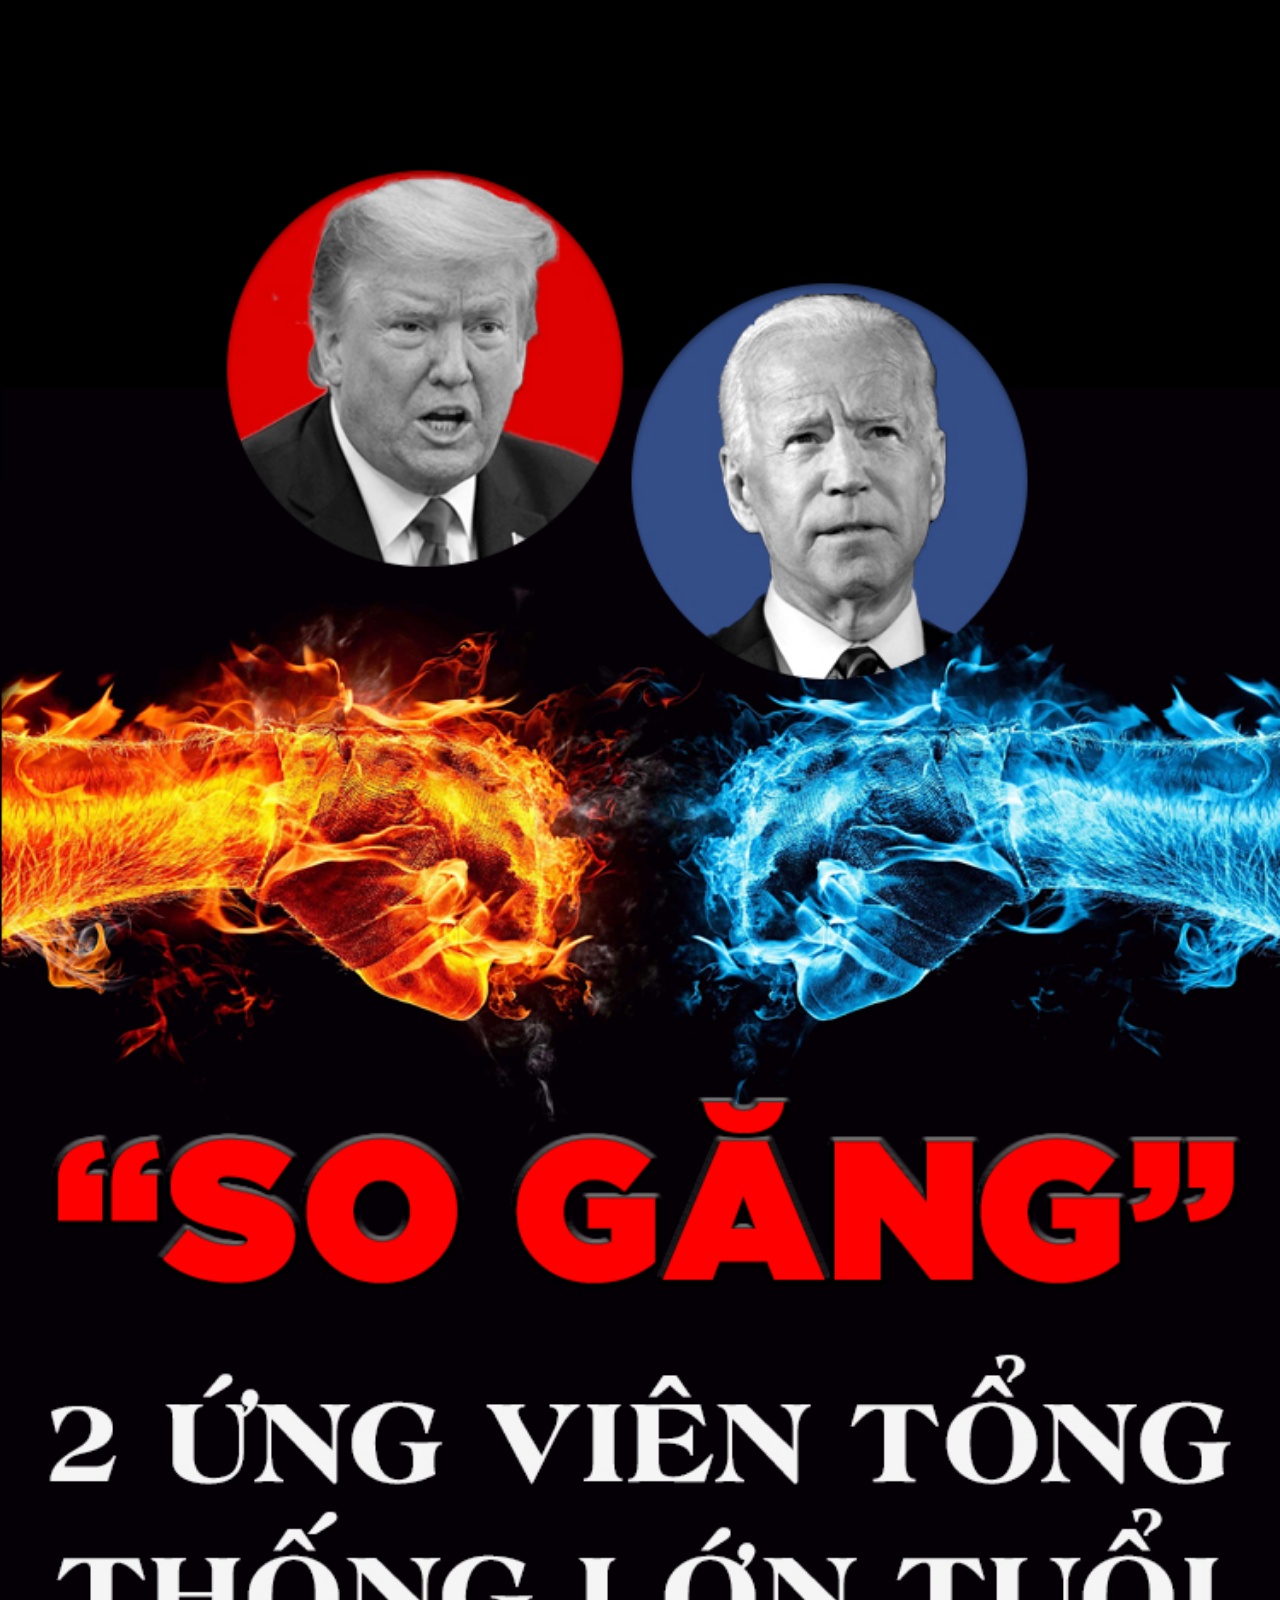
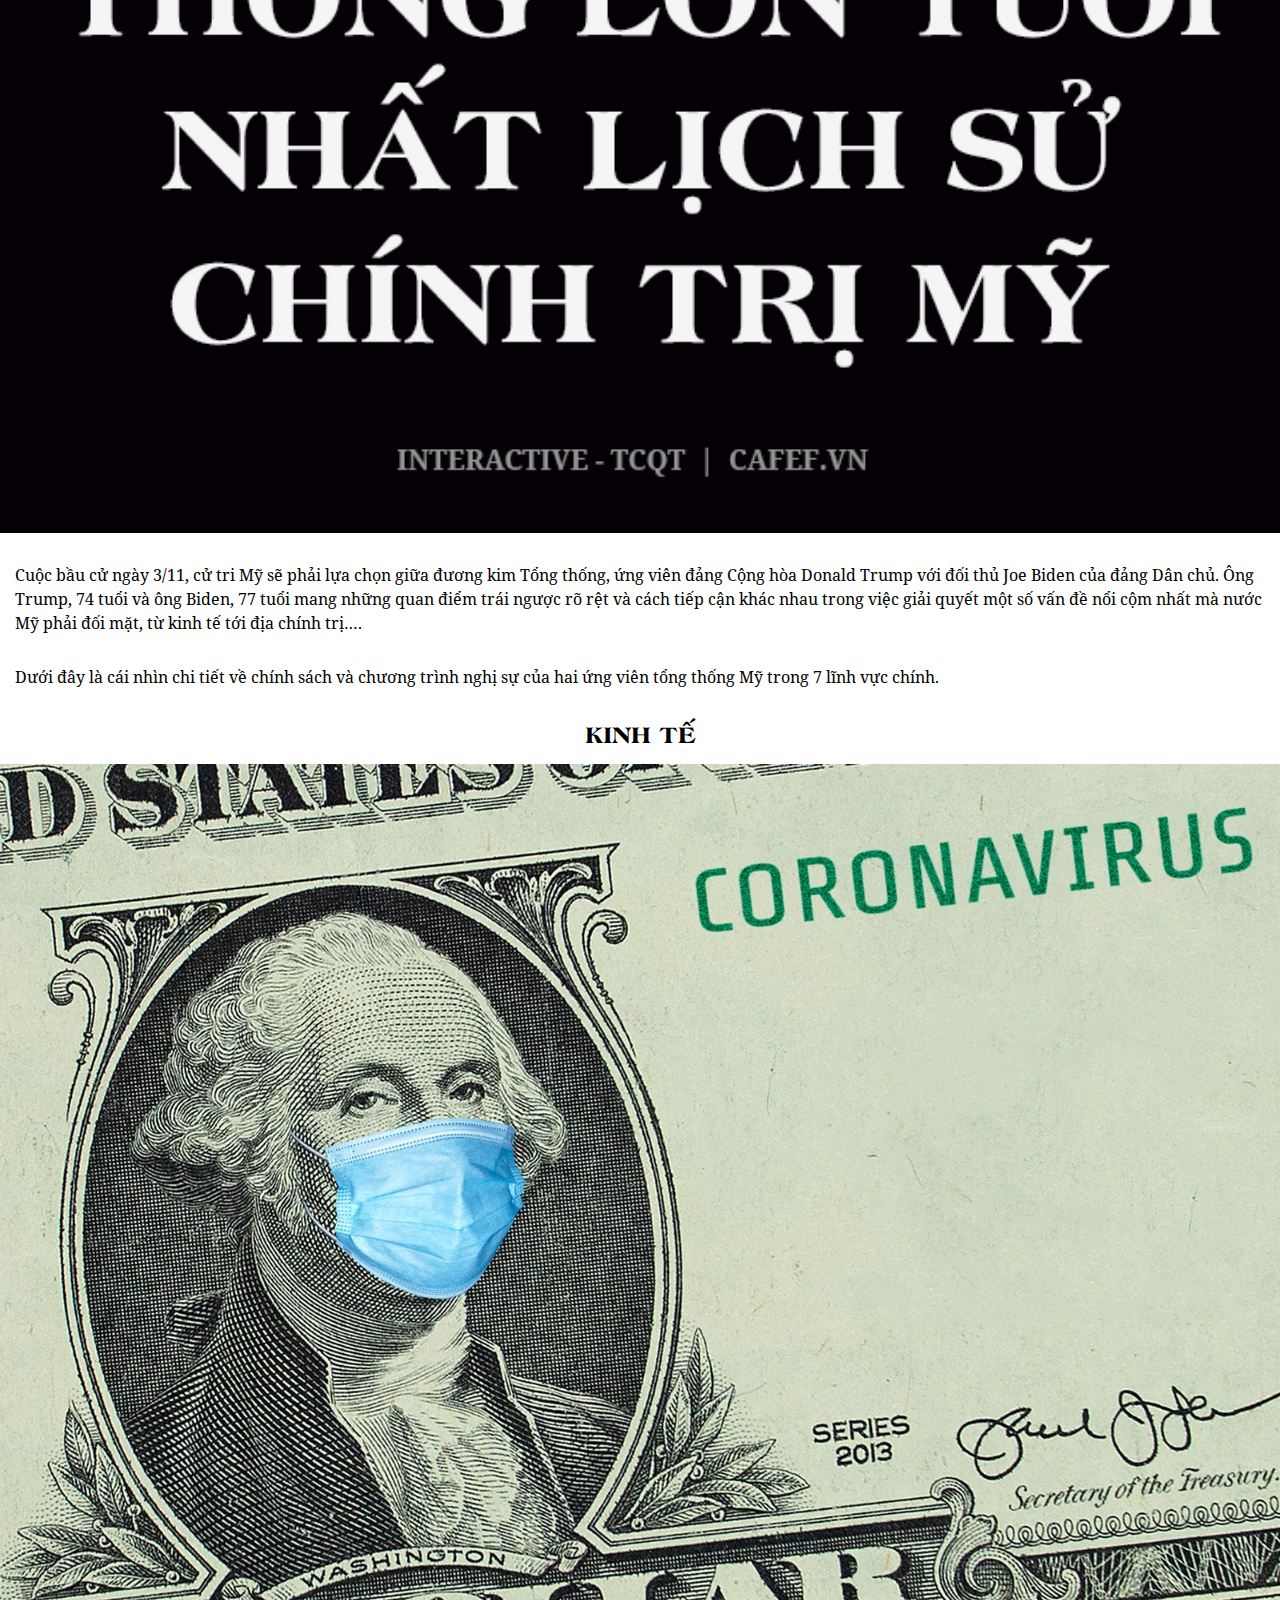
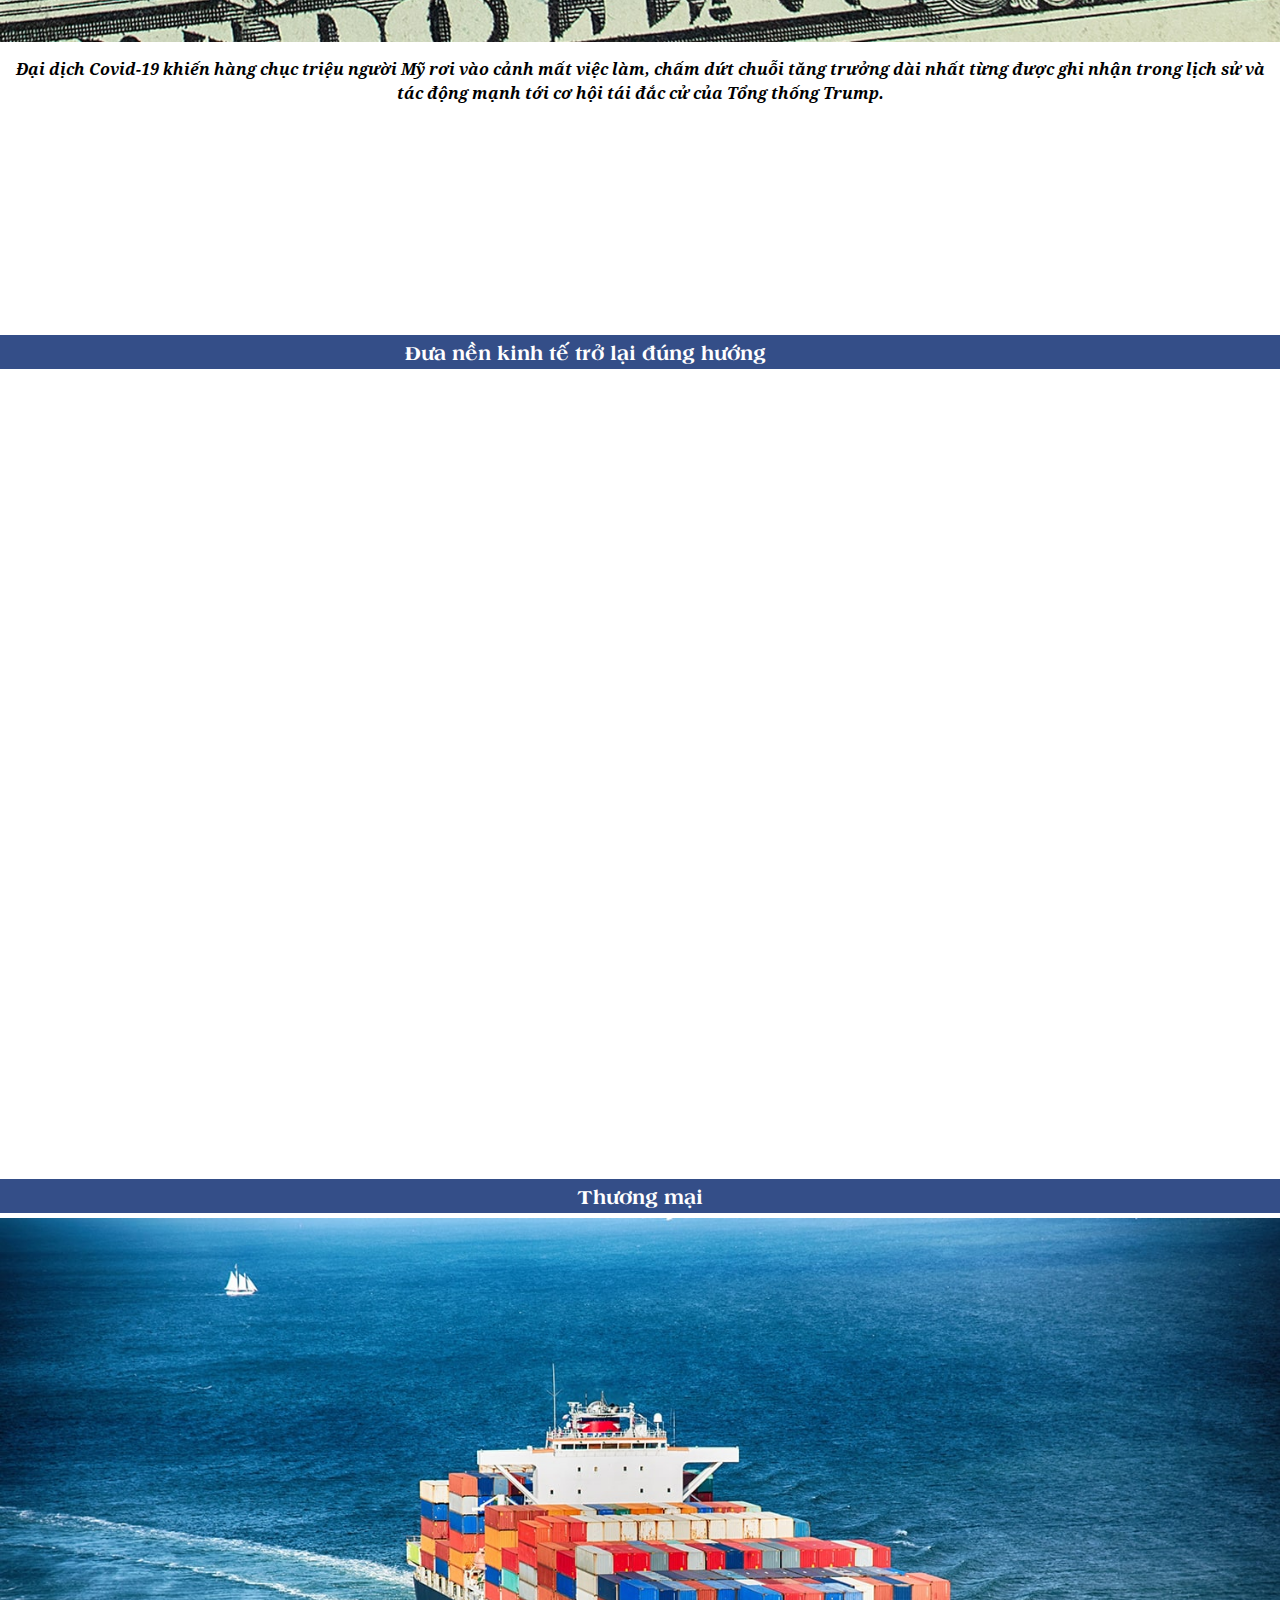
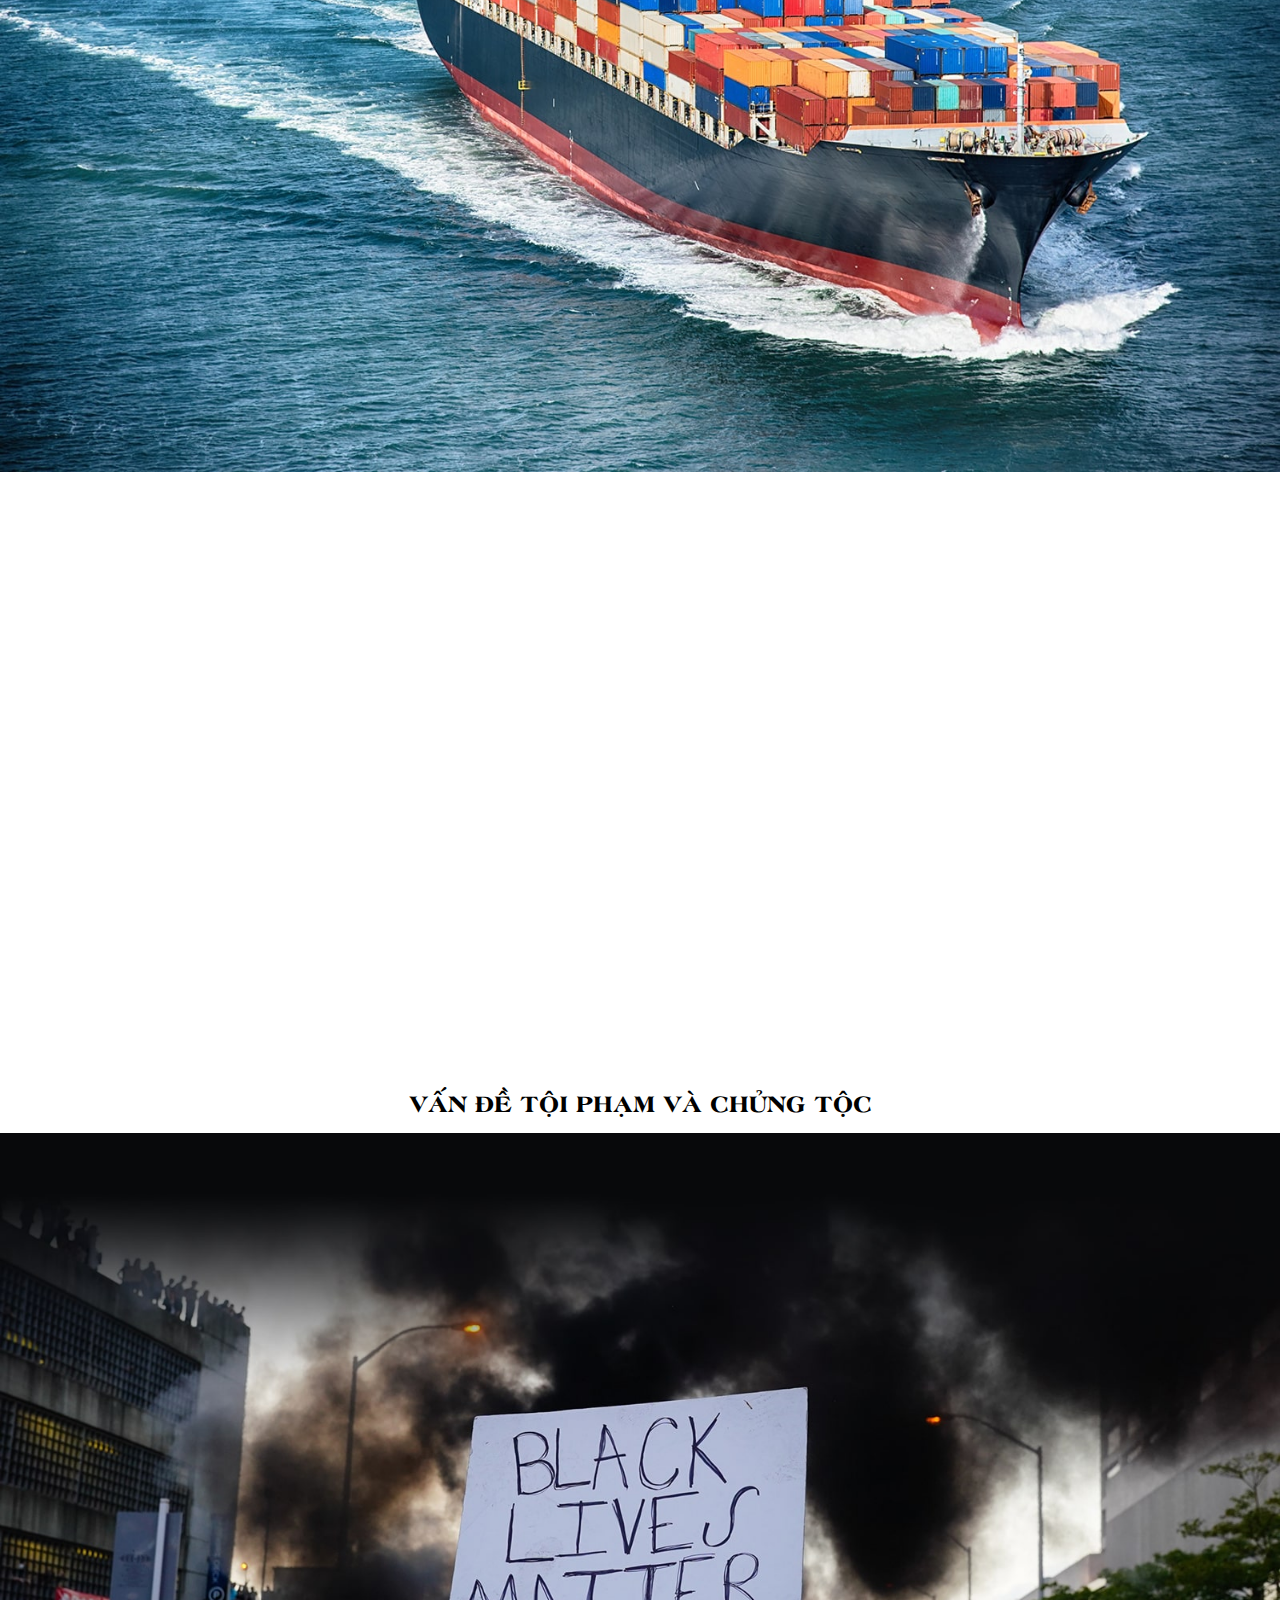
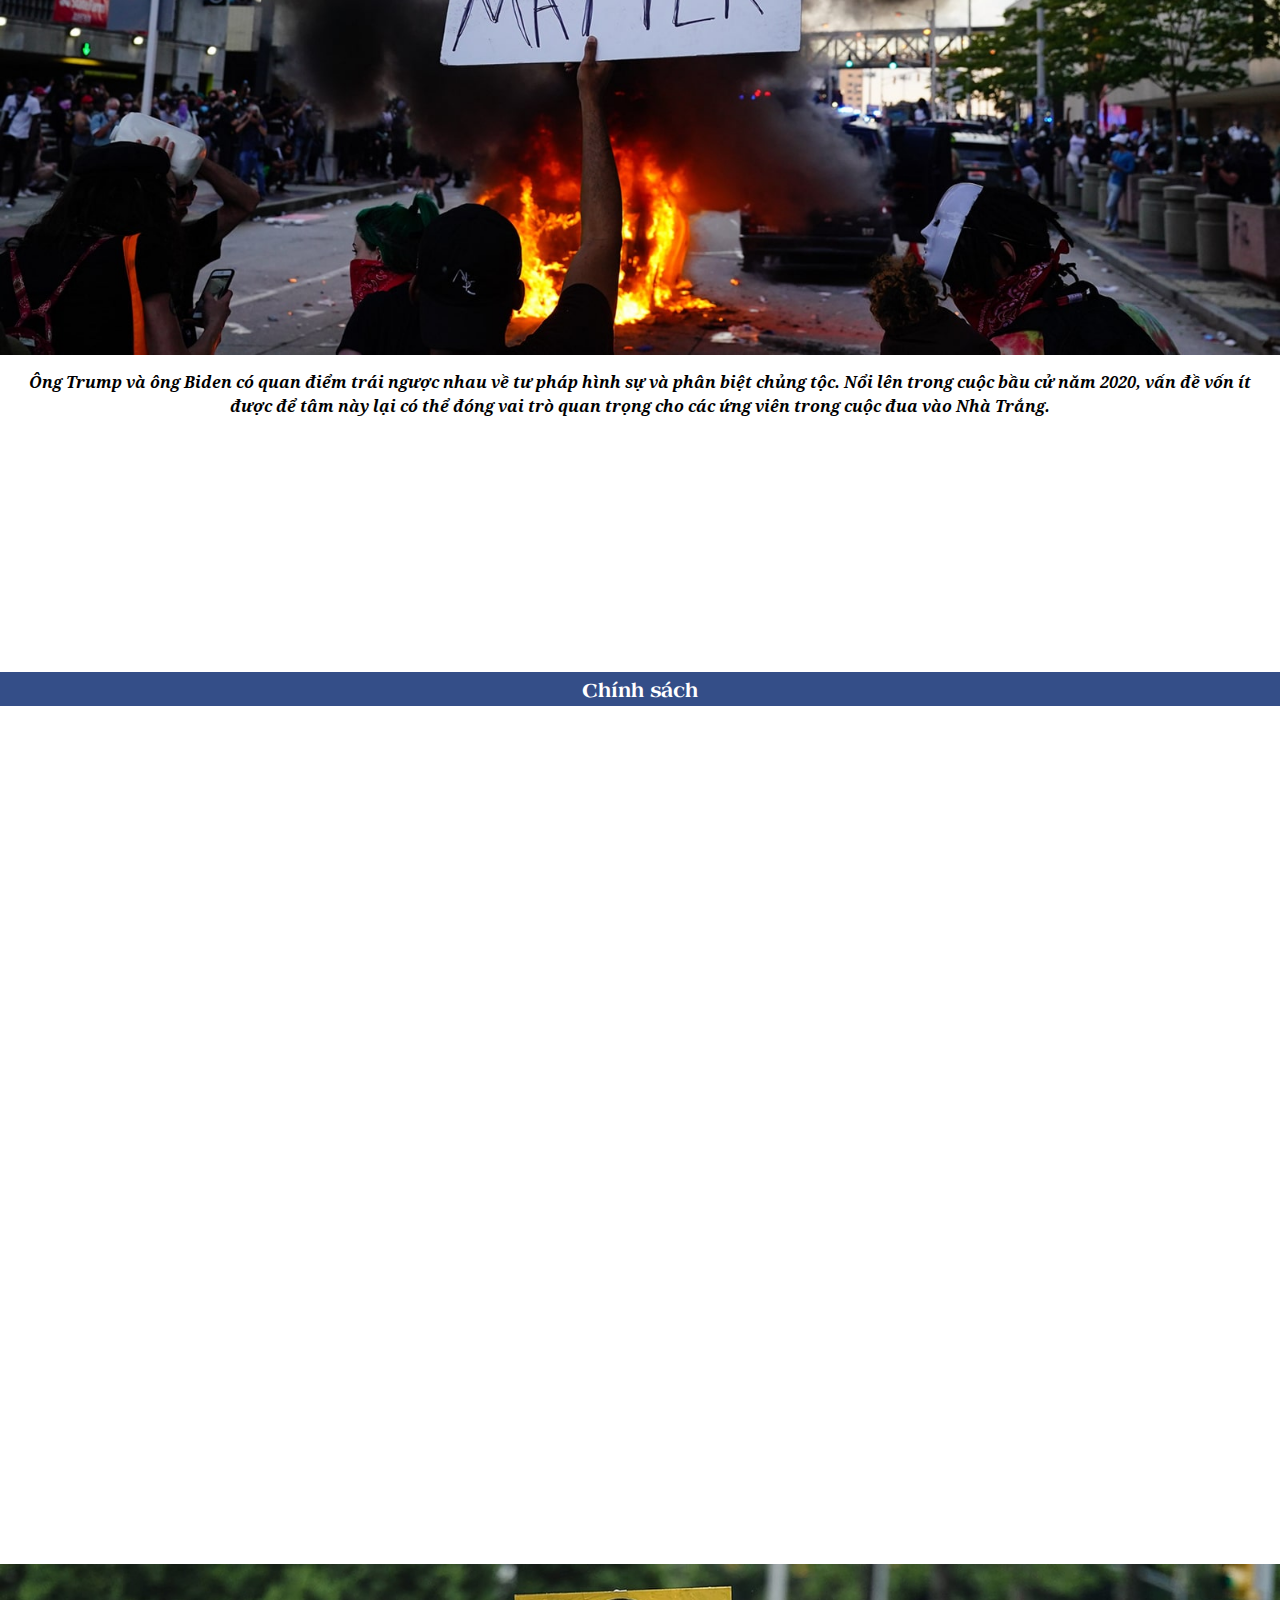
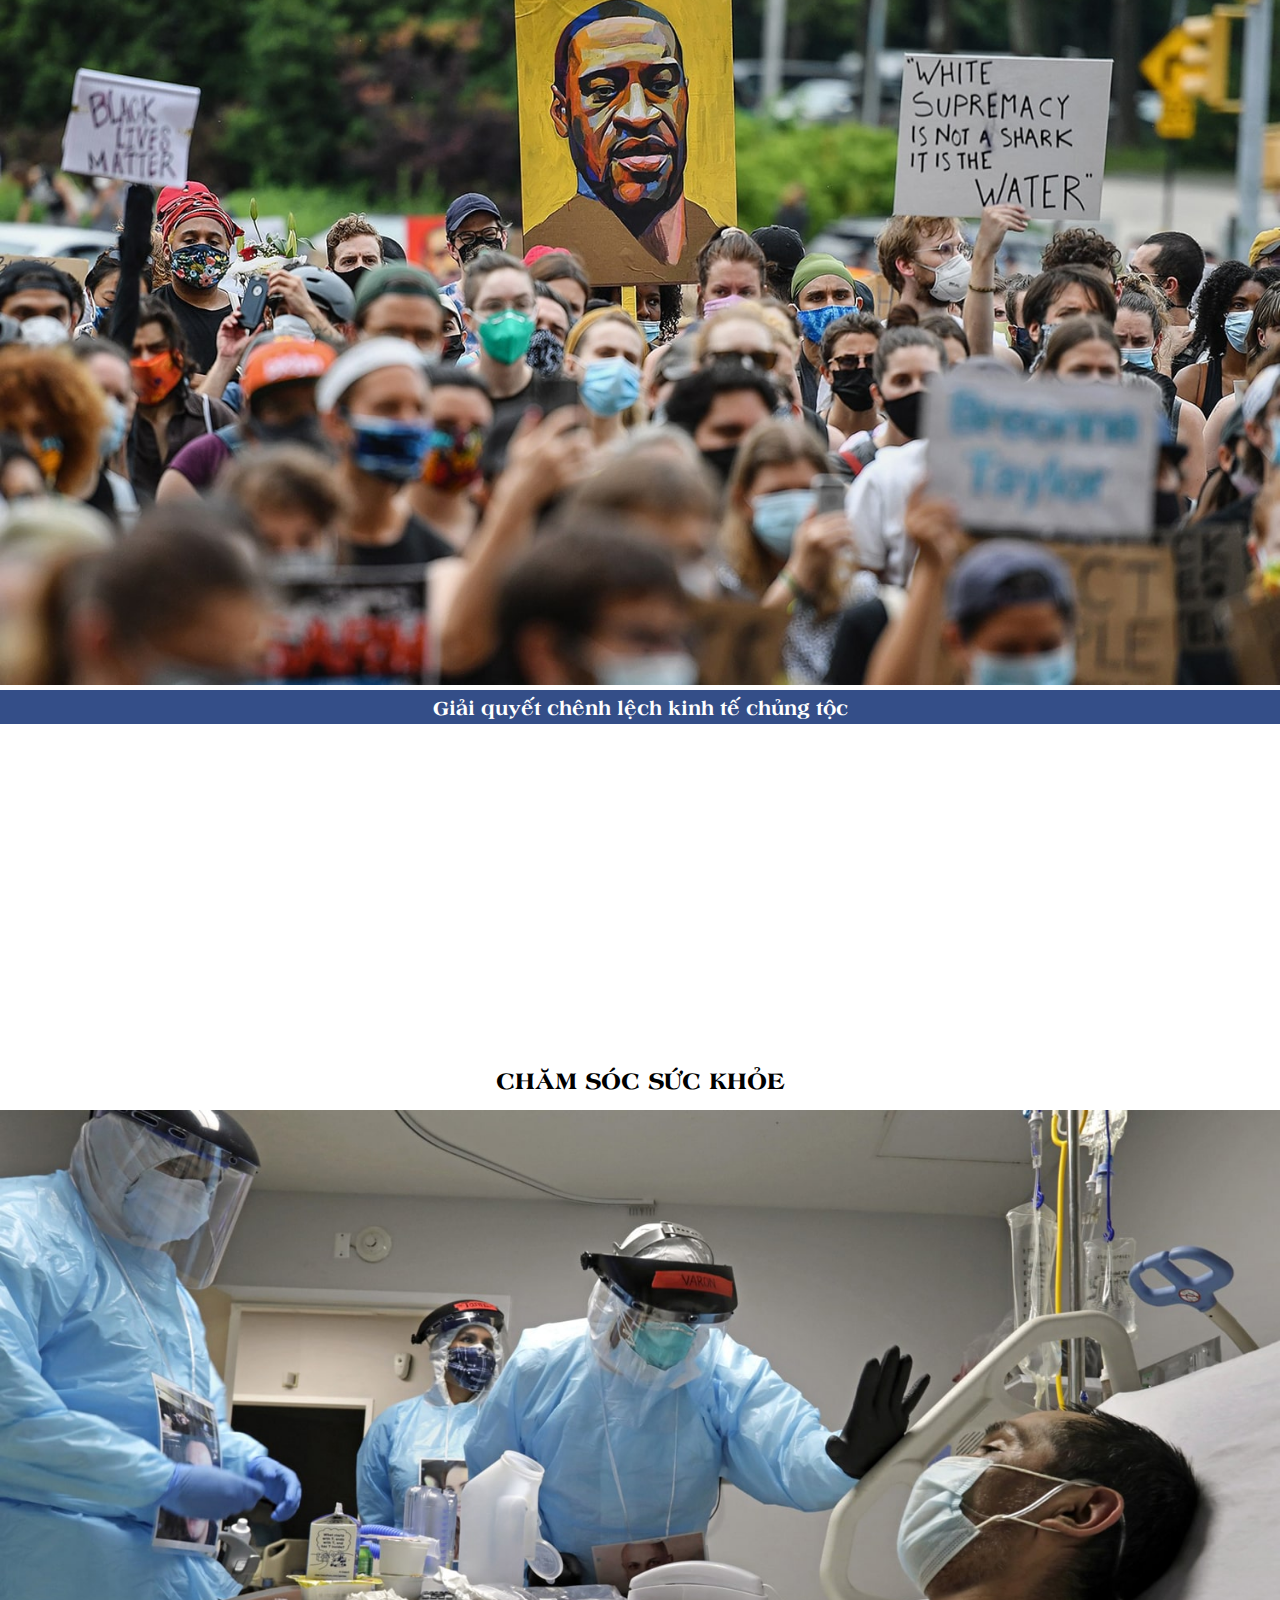
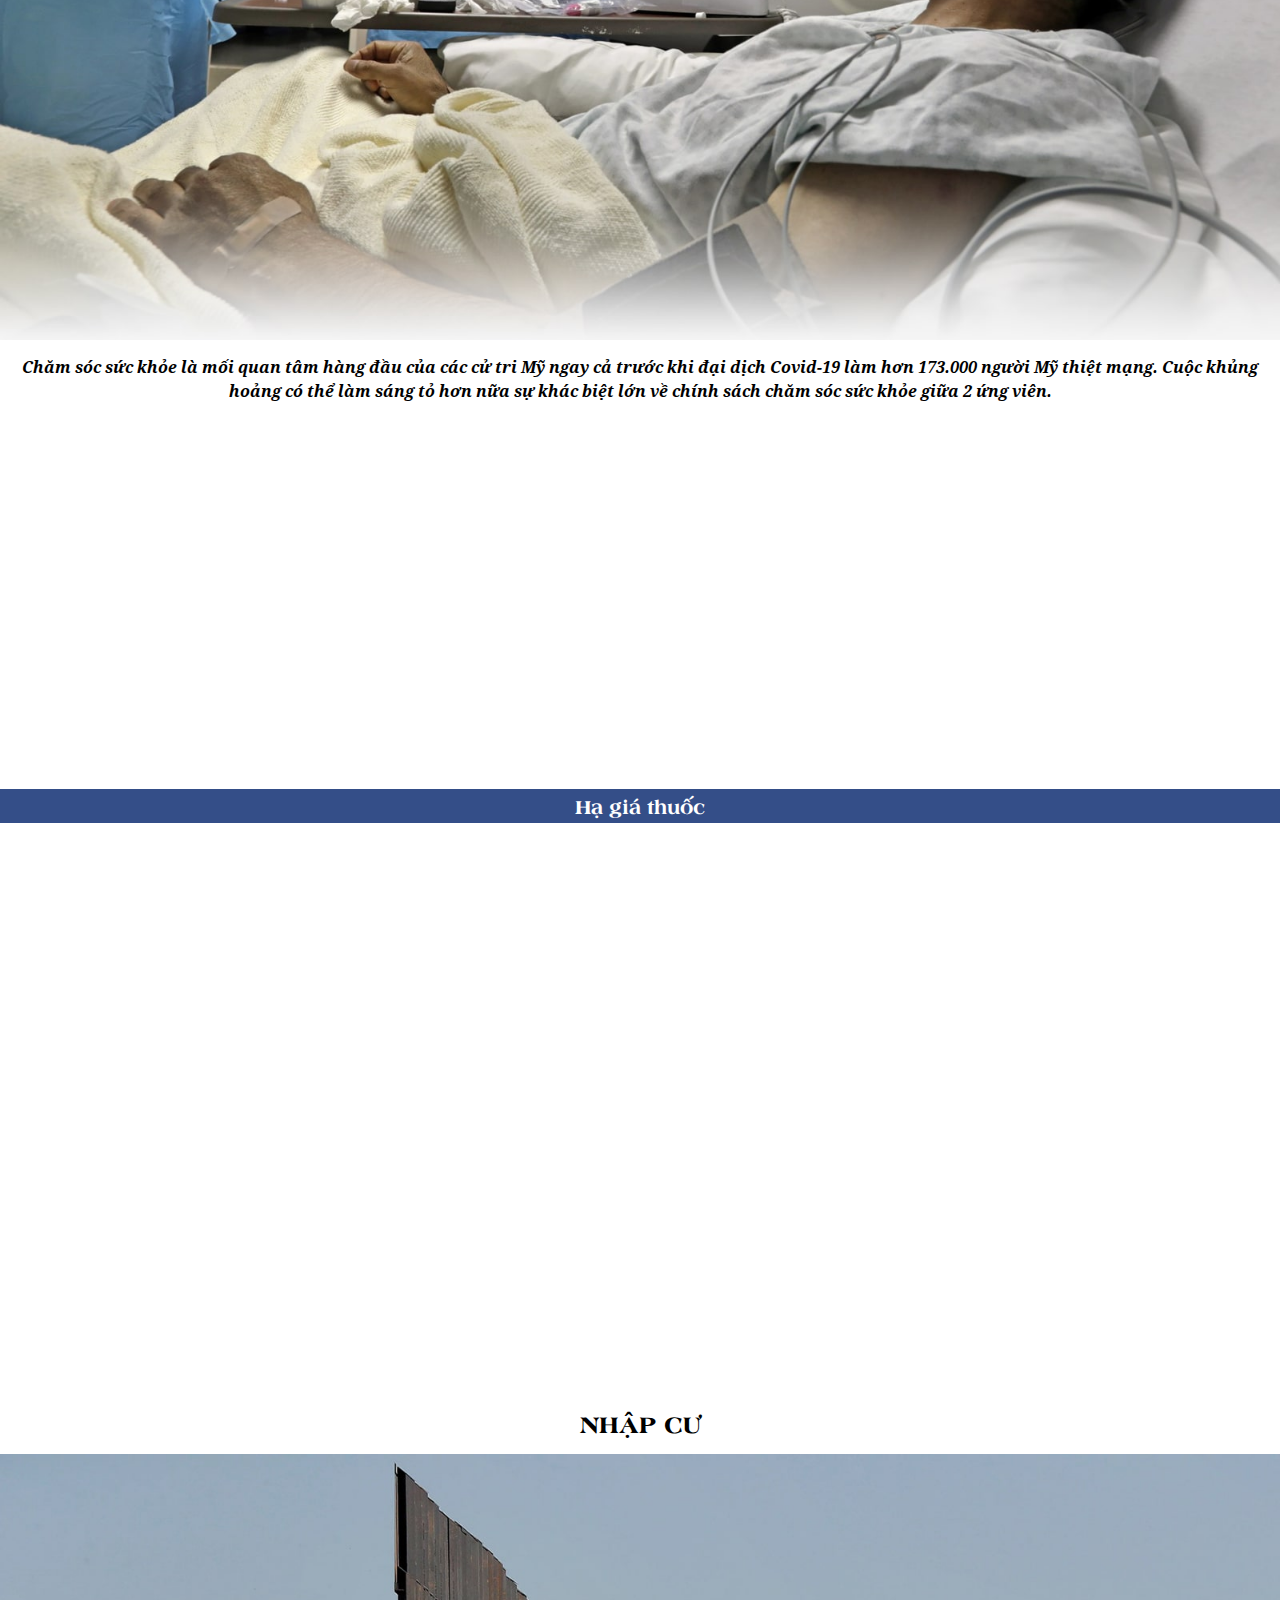
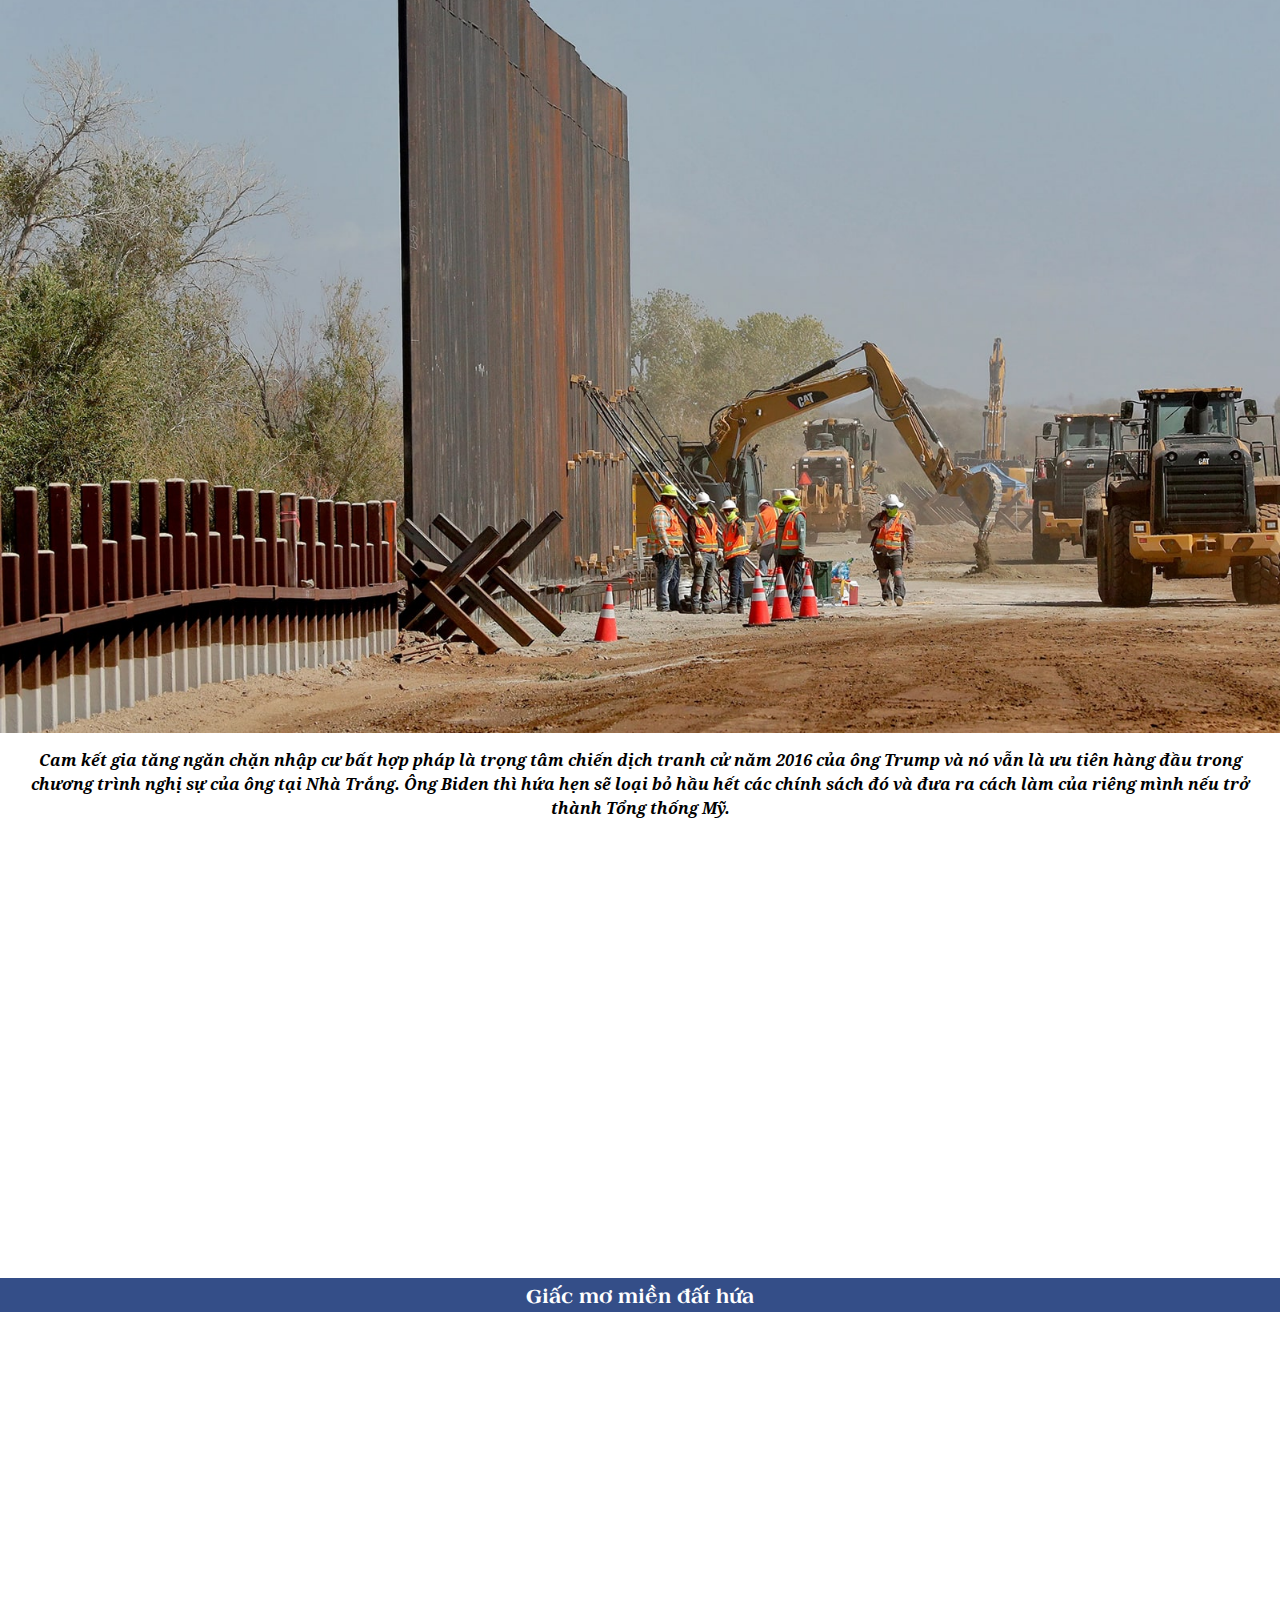
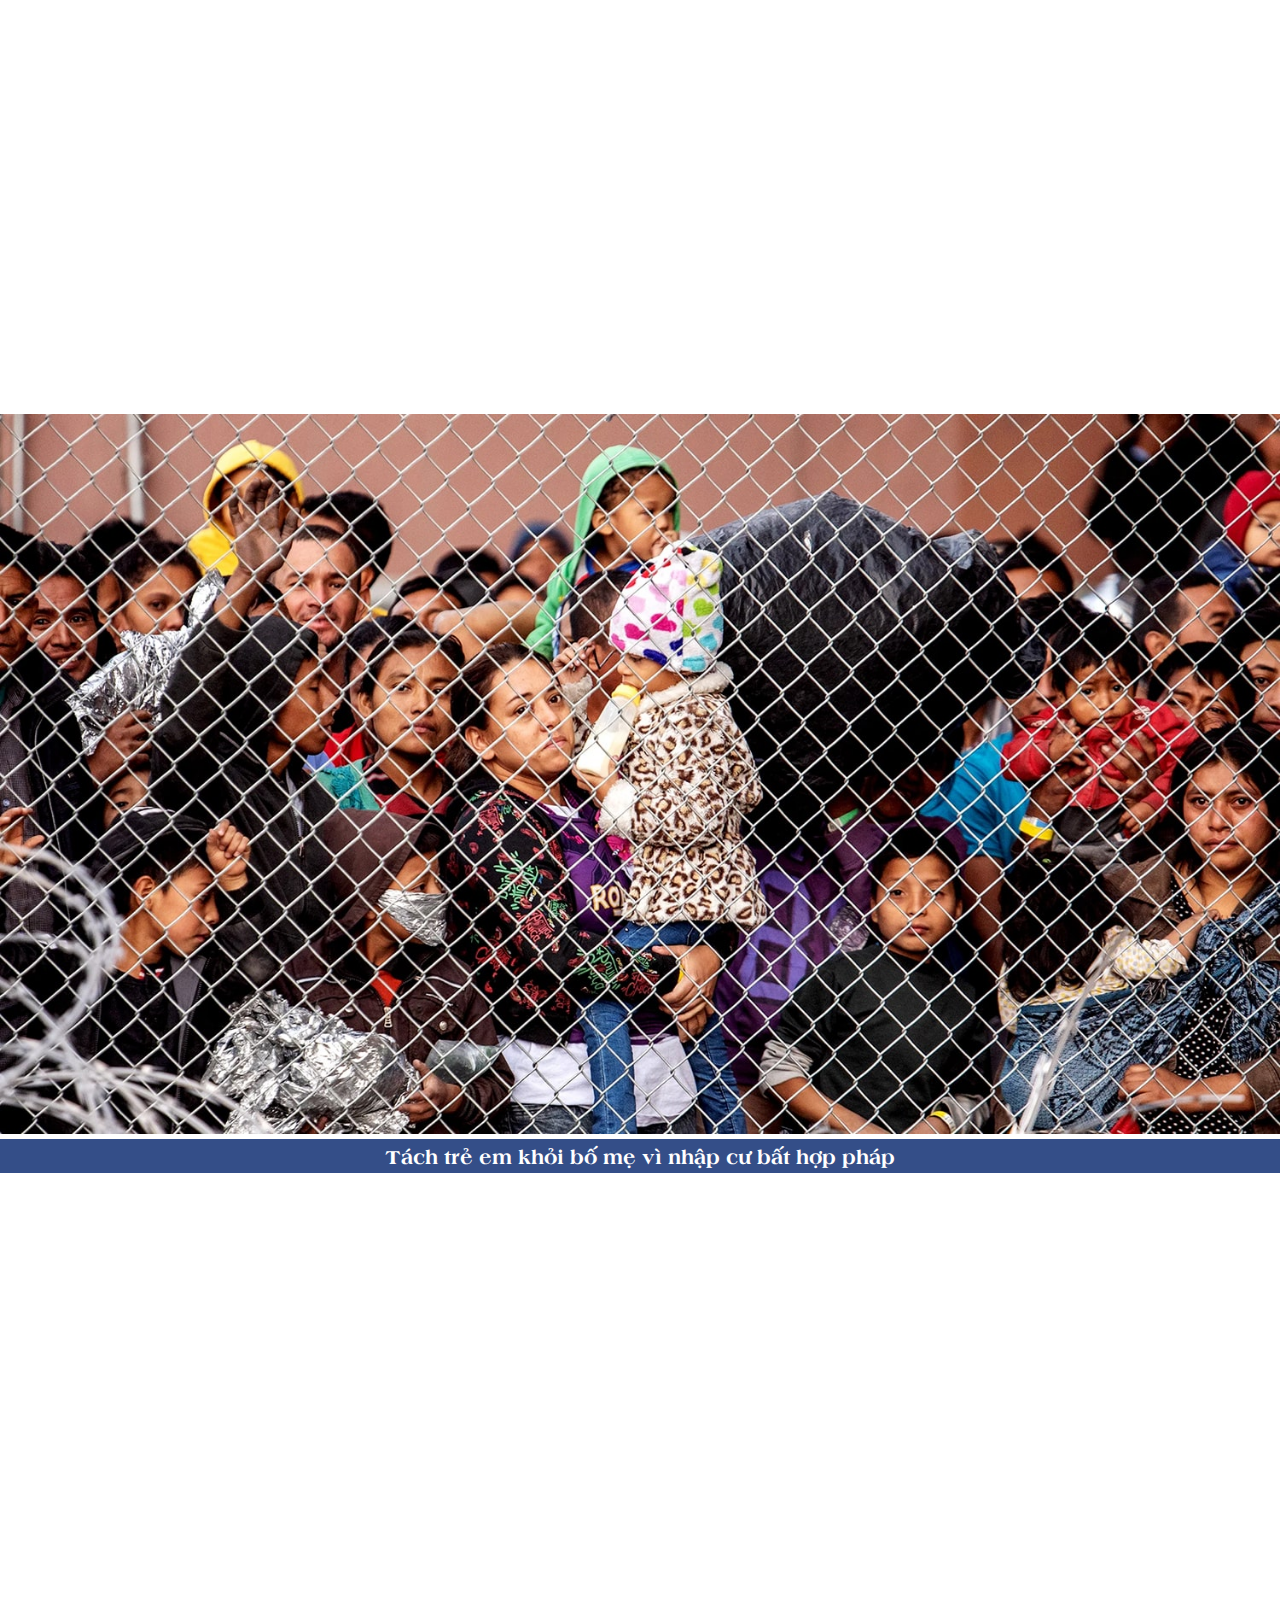
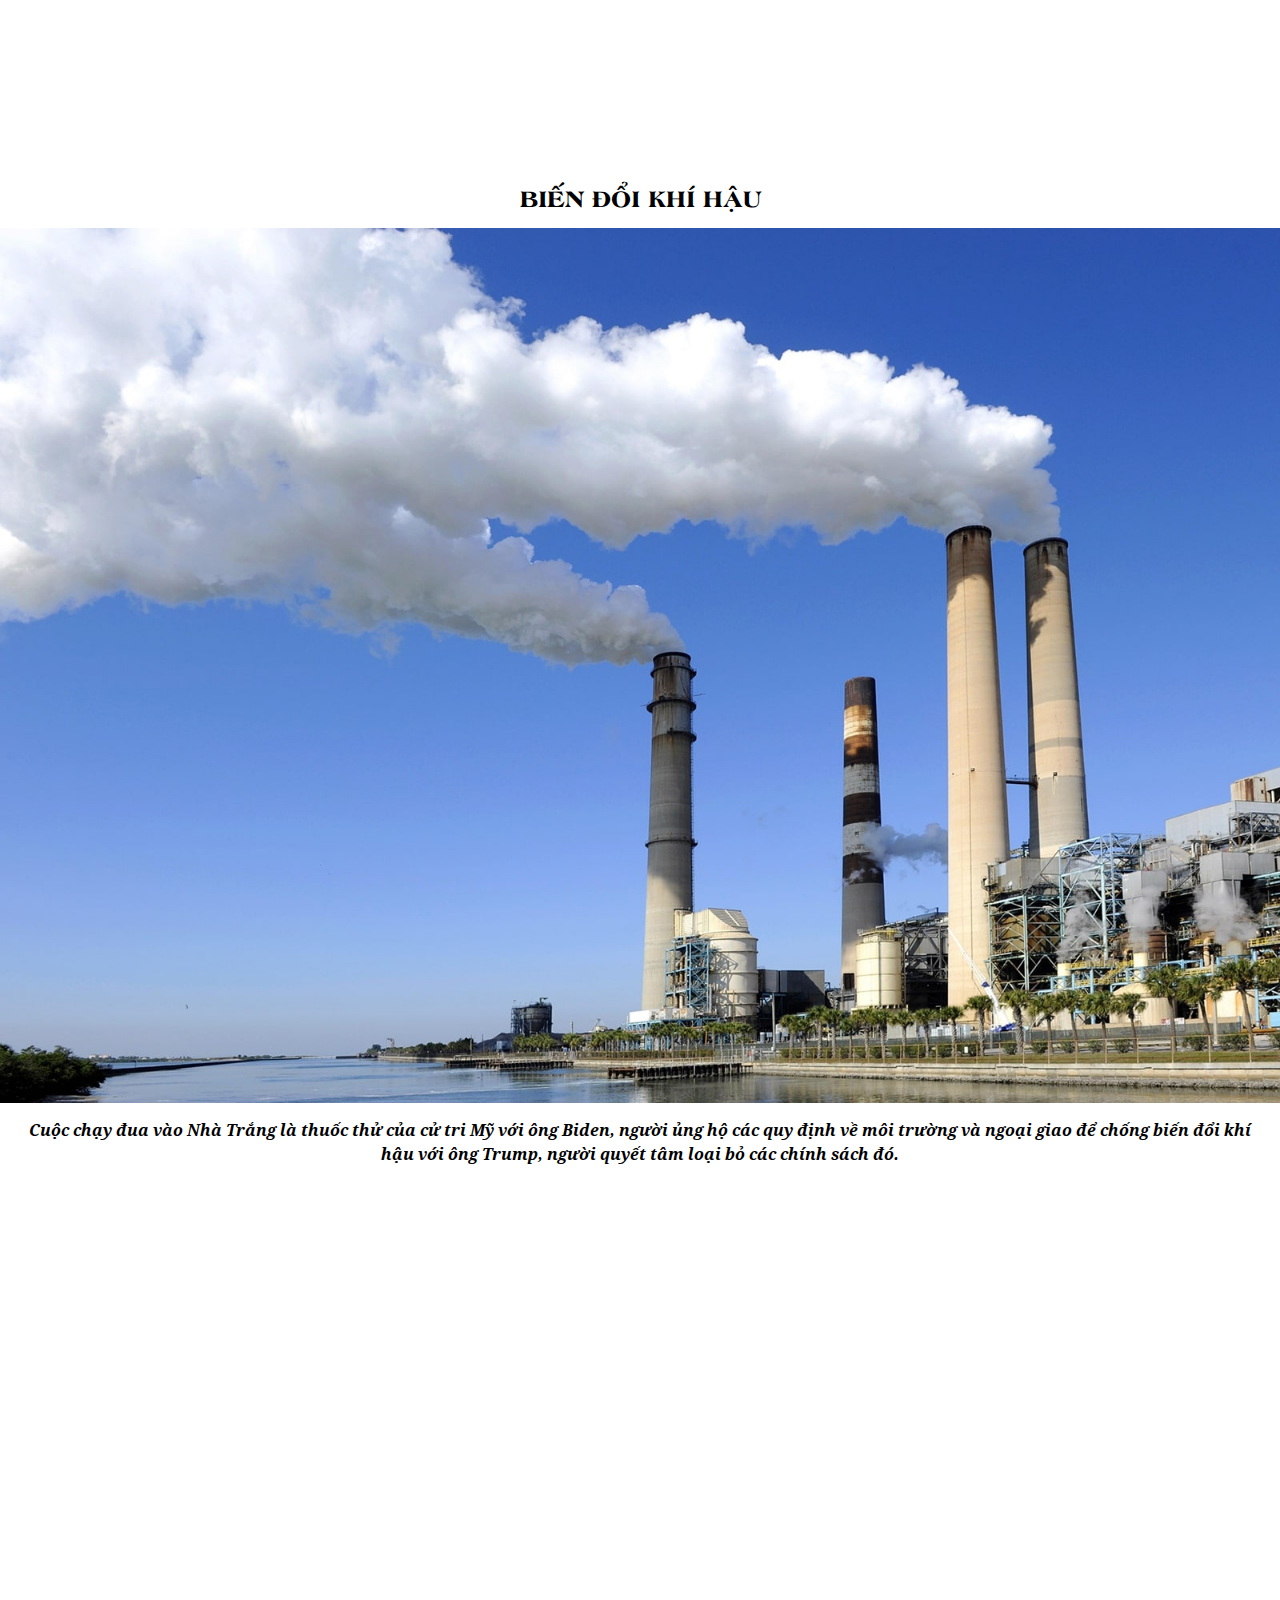
==== commit d7cb1c6d: "init" ====
--- a/mobile/index.html
+++ b/mobile/index.html
@@ -6,8 +6,15 @@
     <title>"So găng" 2 ứng viên Tổng thống lớn tuổi nhất lịch sử chính trị Mỹ</title>
     <link rel="stylesheet" href="css/reset.css">
     <link rel="stylesheet" href="css/fonts.css">
+    <link rel="stylesheet" href="css/animate.css">
     <link rel="stylesheet" href="css/styles.css">
     <script src="js/jquery-3.3.1.min.js"></script>
+    <script src="js/wow.min.js"></script>
+    <script>
+        $(document).ready(function() {
+            new WOW().init();
+        })
+    </script>
 </head>
 <body>
     <div class="emag-wrapper">
@@ -20,13 +27,15 @@
 
             <p>Dưới đây là cái nhìn chi tiết về chính sách và chương trình nghị sự của hai ứng viên tổng thống Mỹ trong 7 lĩnh vực chính.</p>
 
+            <p class="emag-lg-title">Kinh tế</p>
+
             <img src="images/cover-1.jpg" alt="" class="emag-img">
 
             <p class="emag-sapo">Đại dịch Covid-19 khiến hàng chục triệu người Mỹ rơi vào cảnh mất việc làm, chấm dứt chuỗi tăng trưởng dài nhất từng được ghi nhận trong lịch sử và tác động mạnh tới cơ hội tái đắc cử của Tổng thống Trump.</p>
 
-            <p class="emag-title">Tái mở cửa nền kinh tế</p>
-
-            <div class="trump">
+            <p class="emag-title red wow zoomIn" data-wow-duration="0.3s" data-wow-delay="0.3s">Tái mở cửa nền kinh tế</p>
+
+            <div class="trump wow fadeIn" data-wow-duration="0.3s" data-wow-delay="0.3s">
                 <img src="images/trump.png" alt="">
 
                 <p class="sub-title">Mở cửa càng nhanh càng tốt</p>
@@ -34,7 +43,7 @@
                 <p>Thúc đẩy các bang mở cửa trở lại càng nhanh càng tốt mặc dù dịch bệnh hoành hành.</p>
             </div>
 
-            <div class="biden">
+            <div class="biden wow fadeIn" data-wow-duration="0.3s" data-wow-delay="0.3s">
                 <img src="images/biden.png" alt="">
 
                 <p class="sub-title">Thận trọng</p>
@@ -42,9 +51,9 @@
                 <p>Thận trọng trong việc mở cửa trở lại nền kinh tế khi chưa thể tăng cường các xét nghiệm Covid-19.</p>
             </div>
 
-            <p class="emag-title">Đưa nền kinh tế trở lại đúng hướng</p>
-
-            <div class="trump">
+            <p class="emag-title blue">Đưa nền kinh tế trở lại đúng hướng</p>
+
+            <div class="trump wow fadeIn" data-wow-duration="0.3s" data-wow-delay="0.3s">
                 <img src="images/trump.png" alt="">
 
                 <p class="sub-title">Kích thích một lần</p>
@@ -54,7 +63,7 @@
                 <p>Để hỗ trợ các biện pháp kích thích này, ông Trump đưa ra nhiều giải pháp, bao gồm cả cắt giảm thuế.</p>
             </div>
 
-            <div class="biden">
+            <div class="biden wow fadeIn" data-wow-duration="0.3s" data-wow-delay="0.3s">
                 <img src="images/biden.png" alt="">
 
                 <p class="sub-title">Chi thêm hàng nghìn tỷ USD</p>
@@ -64,9 +73,9 @@
                 <p>Muốn Washington hỗ trợ nhiều hơn nữa cho các bang trong việc chi trả trợ cấp thất nghiệp và cho rằng các hộ gia đình cũng như chính quyền địa phương cần được hỗ trợ nhiều hơn nữa để vượt qua tình trạng đóng cửa.</p>
             </div>
 
-            <p class="emag-title">Thuế và lương</p>
-
-            <div class="trump">
+            <p class="emag-title red wow zoomIn" data-wow-duration="0.3s" data-wow-delay="0.3s">Thuế và lương</p>
+
+            <div class="trump wow fadeIn" data-wow-duration="0.3s" data-wow-delay="0.3s">
                 <img src="images/trump.png" alt="">
 
                 <p class="sub-title">Không tăng thuế</p>
@@ -76,7 +85,7 @@
                 <p>Chiến dịch tranh cử của ông Trump đang công kích chính sách tăng thuế trong khi nền kinh tế chật vật phục hồi.</p>
             </div>
 
-            <div class="biden">
+            <div class="biden wow fadeIn" data-wow-duration="0.3s" data-wow-delay="0.3s">
                 <img src="images/biden.png" alt="">
 
                 <p class="sub-title">Tăng lương tối thiểu</p>
@@ -88,11 +97,11 @@
                 <p>Hỗ trợ nâng mức lương tối thiểu quốc gia lên 15 USD/giờ từ mức 7,25 USD/giờ và gia tăng các khoản miễn thuế cho người lao động có thu nhập thấp hơn.</p>
             </div>
 
-            <p class="emag-title">Thương mại</p>
+            <p class="emag-title blue">Thương mại</p>
 
             <img src="images/img-1.jpg" alt="" class="emag-image">
 
-            <div class="trump">
+            <div class="trump wow fadeIn" data-wow-duration="0.3s" data-wow-delay="0.3s">
                 <img src="images/trump.png" alt="">
 
                 <p class="sub-title">Thúc đẩy sản xuất trong nước</p>
@@ -102,7 +111,7 @@
                 <p>Cho rằng những khó khăn của Mỹ trong việc mua các trang thiết bị y tế cần thiết giữa đại dịch là lý do để khuyến khích các công ty Mỹ không đi ra bên ngoài.</p>
             </div>
 
-            <div class="biden">
+            <div class="biden wow fadeIn" data-wow-duration="0.3s" data-wow-delay="0.3s">
                 <img src="images/biden.png" alt="">
 
                 <p class="sub-title">Thúc đẩy sản xuất trong nước</p>
@@ -114,9 +123,9 @@
                 <p>Bỏ phiếu cho Hiệp định Thương mại Tự do Bắc Mỹ (NAFTA) khi còn là Thượng nghị sĩ.</p>
             </div>
 
-            <p class="emag-title">Đầu tư xanh</p>
-
-            <div class="trump">
+            <p class="emag-title red wow zoomIn" data-wow-duration="0.3s" data-wow-delay="0.3s">Đầu tư xanh</p>
+
+            <div class="trump wow fadeIn" data-wow-duration="0.3s" data-wow-delay="0.3s">
                 <img src="images/trump.png" alt="">
 
                 <p class="sub-title">Không đề cao</p>
@@ -124,7 +133,7 @@
                 <p>Ông Trump cũng ủng hộ chi tiêu nhiều hơn cho đường xá, cầu và sân bay của Mỹ nhưng không tỏ ra mặn mà với đầu tư “xanh”.</p>
             </div>
 
-            <div class="biden">
+            <div class="biden wow fadeIn" data-wow-duration="0.3s" data-wow-delay="0.3s">
                 <img src="images/biden.png" alt="">
 
                 <p class="sub-title">2.000 tỷ USD cho 4 năm</p>
@@ -132,13 +141,15 @@
                 <p>Ông Biden tuyên bố sẽ chi 2.000 tỷ USD trong 4 năm để cải tiến cơ sở hạ tầng, xây dựng hệ thống vận tải công cộng không khí thải, xây dựng những ngôi nhà bền vững và tạo việc làm trong lĩnh vực năng lượng sạch.</p>
             </div>
 
+            <p class="emag-lg-title">Vấn đề tội phạm và chủng tộc</p>
+
             <img src="images/cover-2.jpg" alt="" class="emag-img">
 
             <p class="emag-sapo">Ông Trump và ông Biden có quan điểm trái ngược nhau về tư pháp hình sự và phân biệt chủng tộc. Nổi lên trong cuộc bầu cử năm 2020, vấn đề vốn ít được để tâm này lại có thể đóng vai trò quan trọng cho các ứng viên trong cuộc đua vào Nhà Trắng.</p>
 
-            <p class="emag-title">Đa dạng và hòa nhập</p>
-
-            <div class="trump">
+            <p class="emag-title red wow zoomIn" data-wow-duration="0.3s" data-wow-delay="0.3s">Đa dạng và hòa nhập</p>
+
+            <div class="trump wow fadeIn" data-wow-duration="0.3s" data-wow-delay="0.3s">
                 <img src="images/trump.png" alt="">
 
                 <p class="sub-title">Ít cố vấn da màu</p>
@@ -146,7 +157,7 @@
                 <p>Có rất ít người da đen trong số các cố vấn và nhân viên Nhà Trắng dưới thời ông Donald Trump.</p>
             </div>
 
-            <div class="biden">
+            <div class="biden wow fadeIn" data-wow-duration="0.3s" data-wow-delay="0.3s">
                 <img src="images/biden.png" alt="">
 
                 <p class="sub-title">Hứa hẹn cho sự đa dạng</p>
@@ -154,9 +165,9 @@
                 <p>Ông Biden đã cam kết rằng nội các của ông cũng như các quyết định bổ nhiệm sau này và cả việc chọn Phó Tổng thống, đều phản ánh sự đa dạng chủng tộc của nước Mỹ.</p>
             </div>
 
-            <p class="emag-title">Chính sách</p>
-
-            <div class="trump">
+            <p class="emag-title blue">Chính sách</p>
+
+            <div class="trump wow fadeIn" data-wow-duration="0.3s" data-wow-delay="0.3s">
                 <img src="images/trump.png" alt="">
 
                 <p class="sub-title">Pháp luật và mệnh lệnh</p>
@@ -168,7 +179,7 @@
                 <p>Người Dân chủ thì lên tiếng phê bình việc cho phép cảnh sát sử dụng biện pháp ghì cổ với một số ngoại lệ cũng như không đặt ra hạn chế với cảnh sát khi xông vào nhà nghi phạm mà không cần báo trước.</p>
             </div>
 
-            <div class="biden">
+            <div class="biden wow fadeIn" data-wow-duration="0.3s" data-wow-delay="0.3s">
                 <img src="images/biden.png" alt="">
 
                 <p class="sub-title">Cải cách</p>
@@ -178,9 +189,9 @@
                 <p>Chống lại lời kêu gọi của các nhà hoạt động để nhằm vào cảnh sát. Thay vào đó, hứa đầu tư 300 triệu USD vào một chương trình nhằm đa dạng hơn đội ngũ sĩ quan cũng như đào tạo họ để phát triển các mối quan hệ ít đối nghịch hơn với cộng đồng.</p>
             </div>
 
-            <p class="emag-title">Cải cách tư pháp hình sự</p>
-
-            <div class="trump">
+            <p class="emag-title red wow zoomIn" data-wow-duration="0.3s" data-wow-delay="0.3s">Cải cách tư pháp hình sự</p>
+
+            <div class="trump wow fadeIn" data-wow-duration="0.3s" data-wow-delay="0.3s">
                 <img src="images/trump.png" alt="">
 
                 <p class="sub-title">Ủng hộ</p>
@@ -190,7 +201,7 @@
                 <p>Ông Trump cũng ủng hộ một số chính sách “cứng rắn với tội phạm”, bao gồm tìm cách tái khởi động hình phạt tử hình.</p>
             </div>
 
-            <div class="biden">
+            <div class="biden wow fadeIn" data-wow-duration="0.3s" data-wow-delay="0.3s">
                 <img src="images/biden.png" alt="">
 
                 <p class="sub-title">Ủng hộ</p>
@@ -202,9 +213,9 @@
 
             <img src="images/img-2.jpg" alt="" class="emag-image">
 
-            <p class="emag-title">Giải quyết chênh lệch kinh tế chủng tộc</p>
-
-            <div class="trump">
+            <p class="emag-title blue">Giải quyết chênh lệch kinh tế chủng tộc</p>
+
+            <div class="trump wow fadeIn" data-wow-duration="0.3s" data-wow-delay="0.3s">
                 <img src="images/trump.png" alt="">
 
                 <p class="sub-title">Tăng trưởng kinh tế cho tất cả</p>
@@ -212,7 +223,7 @@
                 <p>Ông Trump thường ca ngợi tỷ lệ thất nghiệp của người da đen, vốn đạt mức thấp kỷ lục trước khi đại dịch Covid-19 xảy ra, để nói về thành tựu của mình trong việc giải quyết chênh lệch kinh tế chủng tộc.</p>
             </div>
 
-            <div class="biden">
+            <div class="biden wow fadeIn" data-wow-duration="0.3s" data-wow-delay="0.3s">
                 <img src="images/biden.png" alt="">
 
                 <p class="sub-title">Đúng</p>
@@ -222,13 +233,15 @@
                 <p>Ông Biden cũng cho biết sẽ yêu cầu một nhóm nghiên cứu tính toán tính khả thi của việc chi trả một khoản bồi hoàn bằng tiền mặt cho người da đen vì hậu quả của chế độ nô lệ và phân biệt chủng tộc.</p>
             </div>
 
+            <p class="emag-lg-title">Chăm sóc sức khỏe</p>
+
             <img src="images/cover-3.jpg" alt="" class="emag-img">
 
             <p class="emag-sapo">Chăm sóc sức khỏe là mối quan tâm hàng đầu của các cử tri Mỹ ngay cả trước khi đại dịch Covid-19 làm hơn 173.000 người Mỹ thiệt mạng. Cuộc khủng hoảng có thể làm sáng tỏ hơn nữa sự khác biệt lớn về chính sách chăm sóc sức khỏe giữa 2 ứng viên.</p>
 
-            <p class="emag-title">Obamacare</p>
-
-            <div class="trump">
+            <p class="emag-title red wow zoomIn" data-wow-duration="0.3s" data-wow-delay="0.3s">Obamacare</p>
+
+            <div class="trump wow fadeIn" data-wow-duration="0.3s" data-wow-delay="0.3s">
                 <img src="images/trump.png" alt="">
 
                 <p class="sub-title">Không ủng hộ</p>
@@ -238,7 +251,7 @@
                 <p>Ông Trump chưa đề xuất một sự thay thế toàn diện cho Obamacare dù hứa sẽ xây dựng một hệ thống chăm sóc sức khỏe tốt hơn, ít tốn kém hơn.</p>
             </div>
 
-            <div class="biden">
+            <div class="biden wow fadeIn" data-wow-duration="0.3s" data-wow-delay="0.3s">
                 <img src="images/biden.png" alt="">
 
                 <p class="sub-title">Ủng hộ</p>
@@ -248,9 +261,9 @@
                 <p>Phản đối cách thức vận hành của đạo luật chăm sóc sức khỏe Medicare for All.</p>
             </div>
 
-            <p class="emag-title">Hạ giá thuốc</p>
-
-            <div class="trump">
+            <p class="emag-title blue">Hạ giá thuốc</p>
+
+            <div class="trump wow fadeIn" data-wow-duration="0.3s" data-wow-delay="0.3s">
                 <img src="images/trump.png" alt="">
 
                 <p class="sub-title">Ủng hộ</p>
@@ -260,7 +273,7 @@
                 <p>Hỗ trợ một số hình thức nhập thuốc theo đơn từ nước ngoài để hạ giá thành.</p>
             </div>
 
-            <div class="biden">
+            <div class="biden wow fadeIn" data-wow-duration="0.3s" data-wow-delay="0.3s">
                 <img src="images/biden.png" alt="">
 
                 <p class="sub-title">Ủng hộ</p>
@@ -270,9 +283,9 @@
                 <p>Hỗ trợ một số hình thức nhập thuốc theo đơn từ nước ngoài để hạ giá thành.</p>
             </div>
 
-            <p class="emag-title">Mở rộng các gói chăm sóc sức khỏe</p>
-
-            <div class="trump">
+            <p class="emag-title red wow zoomIn" data-wow-duration="0.3s" data-wow-delay="0.3s">Mở rộng các gói chăm sóc sức khỏe</p>
+
+            <div class="trump wow fadeIn" data-wow-duration="0.3s" data-wow-delay="0.3s">
                 <img src="images/trump.png" alt="">
 
                 <p class="sub-title">Không</p>
@@ -280,7 +293,7 @@
                 <p>Áp đặt các điều kiện khác, bao gồm cả yêu cầu công việc và nhiều biện pháp khác, để nâng cao tiêu chuẩn hưởng bảo hiểm của một người. Các chuyên gia cho rằng nó sẽ khiến ít người được hưởng bảo hiểm hơn.</p>
             </div>
 
-            <div class="biden">
+            <div class="biden wow fadeIn" data-wow-duration="0.3s" data-wow-delay="0.3s">
                 <img src="images/biden.png" alt="">
 
                 <p class="sub-title">Ủng hộ</p>
@@ -288,13 +301,15 @@
                 <p>Đề xuất giảm độ tuổi đủ điều kiện tham gia Medicare từ 65 xuống 60. Một sự thay đổi như vậy có thể giúp 20 triệu người Mỹ có bảo hiểm.</p>
             </div>
 
+            <p class="emag-lg-title">Nhập cư</p>
+
             <img src="images/cover-4.jpg" alt="" class="emag-img">
 
             <p class="emag-sapo">Cam kết gia tăng ngăn chặn nhập cư bất hợp pháp là trọng tâm chiến dịch tranh cử năm 2016 của ông Trump và nó vẫn là ưu tiên hàng đầu trong chương trình nghị sự của ông tại Nhà Trắng. Ông Biden thì hứa hẹn sẽ loại bỏ hầu hết các chính sách đó và đưa ra cách làm của riêng mình nếu trở thành Tổng thống Mỹ.</p>
 
-            <p class="emag-title">Hạn chế nhập cư trong đại dịch Covid-19</p>
-
-            <div class="trump">
+            <p class="emag-title red wow zoomIn" data-wow-duration="0.3s" data-wow-delay="0.3s">Hạn chế nhập cư trong đại dịch Covid-19</p>
+
+            <div class="trump wow fadeIn" data-wow-duration="0.3s" data-wow-delay="0.3s">
                 <img src="images/trump.png" alt="">
 
                 <p class="sub-title">Đang thực hiện</p>
@@ -304,7 +319,7 @@
                 <p>Ông Trump đã hạn chế nhiều lao động nước ngoài nhập cảnh vào Mỹ cũng như những người tìm kiếm thẻ xanh. Dịch bệnh khiến ông Trump trục xuất nhanh chóng những người bị bắt vì nhập cư bất hợp pháp ở biên giới Mỹ - Mexico khỏi lãnh thổ nước Mỹ.</p>
             </div>
 
-            <div class="biden">
+            <div class="biden wow fadeIn" data-wow-duration="0.3s" data-wow-delay="0.3s">
                 <img src="images/biden.png" alt="">
 
                 <p class="sub-title">Phản đối</p>
@@ -314,9 +329,9 @@
                 <p>Ông Biden cũng tuyên bố sẽ tạm ngừng những chính sách trục xuất người nhập cư của Chính quyền Trump trong 100 ngày kể từ sau khi nhậm chức. Tuy nhiên, ông Biden không đề cập tới các quy tắc về qua lại biên giới trong đại dịch Covid-19.</p>
             </div>
 
-            <p class="emag-title">Giấc mơ miền đất hứa</p>
-
-            <div class="trump">
+            <p class="emag-title blue">Giấc mơ miền đất hứa</p>
+
+            <div class="trump wow fadeIn" data-wow-duration="0.3s" data-wow-delay="0.3s">
                 <img src="images/trump.png" alt="">
 
                 <p class="sub-title">Mạnh tay trục xuất</p>
@@ -326,7 +341,7 @@
                 <p>Phán quyết của Tòa Tối cao cho thấy quyết định chấm dứt chương trình của ông Trump là “tùy tiện và bất thường”, khiến Nhà Trắng phải tiếp tục cố gắng nếu muốn đạt được mục đích.</p>
             </div>
 
-            <div class="biden">
+            <div class="biden wow fadeIn" data-wow-duration="0.3s" data-wow-delay="0.3s">
                 <img src="images/biden.png" alt="">
 
                 <p class="sub-title">Bảo vệ trẻ nhập cư</p>
@@ -338,9 +353,9 @@
                 <p>Đó là một phần của nỗ lực giúp những người nhập cư bất hợp pháp đang sống ở Mỹ, bao gồm cả những người vượt biên khi đã trưởng thành, cơ hội được thừa nhận.</p>
             </div>
 
-            <p class="emag-title">Bức tường biên giới Mỹ - Mexico</p>
-
-            <div class="trump">
+            <p class="emag-title red wow zoomIn" data-wow-duration="0.3s" data-wow-delay="0.3s">Bức tường biên giới Mỹ - Mexico</p>
+
+            <div class="trump wow fadeIn" data-wow-duration="0.3s" data-wow-delay="0.3s">
                 <img src="images/trump.png" alt="">
 
                 <p class="sub-title">Ủng hộ</p>
@@ -348,7 +363,7 @@
                 <p>Chính quyền Trump đã hoàn thành 265 dặm của bức tường biên giới và dự kiến sẽ hoàn thành 450 dặm vào cuối năm nay. Mexico từ chối trả tiền và Mỹ phải chịu tất cả chi phí. Hàng tỷ USD trong số đó được lấy từ quỹ của Lầu Năm Góc.</p>
             </div>
 
-            <div class="biden">
+            <div class="biden wow fadeIn" data-wow-duration="0.3s" data-wow-delay="0.3s">
                 <img src="images/biden.png" alt="">
 
                 <p class="sub-title">Phản đối</p>
@@ -358,9 +373,9 @@
 
             <img src="images/img-4.jpg" alt="" class="emag-image">
 
-            <p class="emag-title">Tách trẻ em khỏi bố mẹ vì nhập cư bất hợp pháp</p>
-
-            <div class="trump">
+            <p class="emag-title blue">Tách trẻ em khỏi bố mẹ vì nhập cư bất hợp pháp</p>
+
+            <div class="trump wow fadeIn" data-wow-duration="0.3s" data-wow-delay="0.3s">
                 <img src="images/trump.png" alt="">
 
                 <p class="sub-title">Chia cắt hàng nghìn gia đình</p>
@@ -370,7 +385,7 @@
                 <p>Chính sách này được Chính quyền Tổng thống Trump mô tả là một biện pháp ngăn chặn người nhập cư trái phép. Tuy nhiên, sự phẫn nộ và phản ứng dữ dội khiến ông Trump phải ký sắc lệnh hành pháp chấm dứt nó. Dẫu vậy, chính quyền tiếp tục tách hàng nghìn trẻ em khỏi người thân sau khi vượt biên vào nước Mỹ.</p>
             </div>
 
-            <div class="biden">
+            <div class="biden wow fadeIn" data-wow-duration="0.3s" data-wow-delay="0.3s">
                 <img src="images/biden.png" alt="">
 
                 <p class="sub-title">Thúc đẩy đoàn tụ gia đình</p>
@@ -378,9 +393,9 @@
                 <p>Ông Biden tuyên bố sẽ chấm dứt việc truy tố cha mẹ vì cho con nhập cư bất hợp pháp, cái mà ông mô tả là chiến thuật đe dọa, cũng như ưu tiên cho việc để trẻ em đoàn tụ với cha mẹ.</p>
             </div>
 
-            <p class="emag-title">Cấm đi lại</p>
-
-            <div class="trump">
+            <p class="emag-title red wow zoomIn" data-wow-duration="0.3s" data-wow-delay="0.3s">Cấm đi lại</p>
+
+            <div class="trump wow fadeIn" data-wow-duration="0.3s" data-wow-delay="0.3s">
                 <img src="images/trump.png" alt="">
 
                 <p class="sub-title">Đang tiến hành</p>
@@ -390,7 +405,7 @@
                 <p>Một tòa án liên bang đã ngăn chặn lệnh cấm ban đầu nhưng năm 2018, Tòa Tối cao đã chấp nhận sau khi chúng được sửa đổi.</p>
             </div>
 
-            <div class="biden">
+            <div class="biden wow fadeIn" data-wow-duration="0.3s" data-wow-delay="0.3s">
                 <img src="images/biden.png" alt="">
 
                 <p class="sub-title">Phản đối</p>
@@ -398,13 +413,15 @@
                 <p>Hứa sẽ hủy bỏ các lệnh cấm và gọi chúng là hành vi lạm quyền được tạo ra để phân biệt đối xử với người nhập cư và người da màu.</p>
             </div>
 
+            <p class="emag-lg-title">Biến đổi khí hậu</p>
+
             <img src="images/cover-5.jpg" alt="" class="emag-img">
 
             <p class="emag-sapo">Cuộc chạy đua vào Nhà Trắng là thuốc thử của cử tri Mỹ với ông Biden, người ủng hộ các quy định về môi trường và ngoại giao để chống biến đổi khí hậu với ông Trump, người quyết tâm loại bỏ các chính sách đó.</p>
 
-            <p class="emag-title">Kế hoạch chống biến đổi khí hậu</p>
-
-            <div class="trump">
+            <p class="emag-title red wow zoomIn" data-wow-duration="0.3s" data-wow-delay="0.3s">Kế hoạch chống biến đổi khí hậu</p>
+
+            <div class="trump wow fadeIn" data-wow-duration="0.3s" data-wow-delay="0.3s">
                 <img src="images/trump.png" alt="">
 
                 <p class="sub-title">Không</p>
@@ -414,7 +431,7 @@
                 <p>Ông Trump từ chối các bằng chứng khoa học về khí hậu và đưa ra những tuyên bố sai lệch. Tuy nhiên, giống với ông Biden, ông Trump cũng ủng hộ phát triển các công nghệ năng lượng hạt nhân tiên tiến.</p>
             </div>
 
-            <div class="biden">
+            <div class="biden wow fadeIn" data-wow-duration="0.3s" data-wow-delay="0.3s">
                 <img src="images/biden.png" alt="">
 
                 <p class="sub-title">Có</p>
@@ -426,9 +443,9 @@
                 <p>Hỗ trợ các nghiên cứu năng lượng hạt nhân tiên tiến.</p>
             </div>
 
-            <p class="emag-title">Cứng rắn hơn với khí thải ô tô</p>
-
-            <div class="trump">
+            <p class="emag-title blue">Cứng rắn hơn với khí thải ô tô</p>
+
+            <div class="trump wow fadeIn" data-wow-duration="0.3s" data-wow-delay="0.3s">
                 <img src="images/trump.png" alt="">
 
                 <p class="sub-title">Phản đối</p>
@@ -436,7 +453,7 @@
                 <p>Ông Trump gọi các tiêu chuẩn khí thải ô tô của Chính quyền Obama là “giết chết ngành” và thay thế chúng bằng những tiêu chuẩn thấp hơn.</p>
             </div>
 
-            <div class="biden">
+            <div class="biden wow fadeIn" data-wow-duration="0.3s" data-wow-delay="0.3s">
                 <img src="images/biden.png" alt="">
 
                 <p class="sub-title">Ủng hộ</p>
@@ -444,9 +461,9 @@
                 <p>Muốn tăng cường các tiêu chuẩn với khí thải ô tô được tạo ra dưới thời Chính quyền Obama. Đề xuất khuyến khích các nhà sản xuất ô tô làm xe không phát thải, thúc đẩy một chương trình mua sắm liên bang cho phương tiện sạch và đặt mục tiêu tất cả xe buýt được sản xuất ở Mỹ không phát thải vào năm 2030.</p>
             </div>
 
-            <p class="emag-title">Cấm than đá, dầu đá phiến</p>
-
-            <div class="trump">
+            <p class="emag-title red wow zoomIn" data-wow-duration="0.3s" data-wow-delay="0.3s">Cấm than đá, dầu đá phiến</p>
+
+            <div class="trump wow fadeIn" data-wow-duration="0.3s" data-wow-delay="0.3s">
                 <img src="images/trump.png" alt="">
 
                 <p class="sub-title">Không</p>
@@ -454,7 +471,7 @@
                 <p>Tuyên bố sẽ không đóng cửa các nhà máy than trong nhiệm kỳ của mình.</p>
             </div>
 
-            <div class="biden">
+            <div class="biden wow fadeIn" data-wow-duration="0.3s" data-wow-delay="0.3s">
                 <img src="images/biden.png" alt="">
 
                 <p class="sub-title">Dè dặt</p>
@@ -466,9 +483,9 @@
 
             <img src="images/img-5.jpg" alt="" class="emag-image">
 
-            <p class="emag-title">Ngoại giao khí hậu</p>
-
-            <div class="trump">
+            <p class="emag-title blue">Ngoại giao khí hậu</p>
+
+            <div class="trump wow fadeIn" data-wow-duration="0.3s" data-wow-delay="0.3s">
                 <img src="images/trump.png" alt="">
 
                 <p class="sub-title">Quay lưng</p>
@@ -476,7 +493,7 @@
                 <p>Đưa ra quá trình để Mỹ, quốc gia phát thải khí nhà kính số 2 thế giới sau Trung Quốc, rời khỏi Hiệp định Paris vì “chúng quá tốn kém”.</p>
             </div>
 
-            <div class="biden">
+            <div class="biden wow fadeIn" data-wow-duration="0.3s" data-wow-delay="0.3s">
                 <img src="images/biden.png" alt="">
 
                 <p class="sub-title">Ủng hộ</p>
@@ -484,13 +501,15 @@
                 <p>Ông Biden tuyên bố sẽ đưa Mỹ trở lại vai trò lãnh đạo toàn cầu về biến đổi khí hậu, đưa Mỹ trở lại các cuộc đàm phán và thúc đẩy các mục tiêu của Hiệp định Paris năm 2015, đưa các nước lại gần nhau để giảm thiểu nóng lên toàn cầu.</p>
             </div>
 
+            <p class="emag-lg-title">Chính sách đối ngoại</p>
+
             <img src="images/cover-6.jpg" alt="" class="emag-img">
 
             <p class="emag-sapo">Ông Trump giành chiến thắng trong cuộc đua vào Nhà Trắng năm 2016 với lời hứa “nước Mỹ là trên hết”, lật ngược những gì ông tuyên bố là thỏa thuận thương mại không công bằng và buộc các đồng minh của Mỹ phải trả nhiều tiền hơn cho các biện pháp phòng thủ chung. Biden cam kết khôi phục lại vai trò lãnh đạo toàn cầu của Mỹ và đảo ngược nhiều hành động trong chính sách đối ngoại của ông Trump.</p>
 
-            <p class="emag-title">Quan hệ Mỹ - Trung</p>
-
-            <div class="trump">
+            <p class="emag-title red wow zoomIn" data-wow-duration="0.3s" data-wow-delay="0.3s">Quan hệ Mỹ - Trung</p>
+
+            <div class="trump wow fadeIn" data-wow-duration="0.3s" data-wow-delay="0.3s">
                 <img src="images/trump.png" alt="">
 
                 <p class="sub-title">Cứng rắn với Bắc Kinh</p>
@@ -500,7 +519,7 @@
                 <p>Vào tháng 7, ông Trump đã ban hành một lệnh hành pháp, chấm dứt đối xử thương mại đặc biệt với Đặc khu hành chính Hồng Kông sau khi Bắc Kinh áp đặt luật An ninh Quốc gia đối với thuộc địa cũ của Anh. Ông Trump cũng đột ngột yêu cầu Trung Quốc đóng cửa Tổng lãnh sự quán ở Houston vì cáo buộc làm gián điệp.</p>
             </div>
 
-            <div class="biden">
+            <div class="biden wow fadeIn" data-wow-duration="0.3s" data-wow-delay="0.3s">
                 <img src="images/biden.png" alt="">
 
                 <p class="sub-title">Áp lực toàn cầu lên Trung Quốc</p>
@@ -510,9 +529,9 @@
                 <p>Ông Biden tuyên bố sẽ sửa chữa những điều này bằng cách gây áp lực đa phương lên Trung Quốc thông qua các mối quan hệ mới với các đồng minh của Mỹ.</p>
             </div>
 
-            <p class="emag-title">Duy trì quân đội Mỹ ở Trung Đông</p>
-
-            <div class="trump">
+            <p class="emag-title blue">Duy trì quân đội Mỹ ở Trung Đông</p>
+
+            <div class="trump wow fadeIn" data-wow-duration="0.3s" data-wow-delay="0.3s">
                 <img src="images/trump.png" alt="">
 
                 <p class="sub-title">Không nhất quán</p>
@@ -522,7 +541,7 @@
                 <p>Tuy nhiên, ông Trump đã gửi thêm quân tới khu vực sau khi rút quân, động thái làm gia tăng căng thẳng với Iran. Ông Trump là người ra lệnh không kích sát hại tướng Qassem Soleimani và bị Iran đáp trả bằng tên lửa hành trình.</p>
             </div>
 
-            <div class="biden">
+            <div class="biden wow fadeIn" data-wow-duration="0.3s" data-wow-delay="0.3s">
                 <img src="images/biden.png" alt="">
 
                 <p class="sub-title">Có nhưng thu hẹp dần</p>
@@ -534,9 +553,9 @@
                 <p>Ông Biden cũng muốn chấm dứt sự ủng hộ của Mỹ với cuộc chiến mà Ả rập Xê út dẫn đầu ở Yemen.</p>
             </div>
 
-            <p class="emag-title">Tiếp tục thỏa thuận hạt nhân Iran</p>
-
-            <div class="trump">
+            <p class="emag-title red wow zoomIn" data-wow-duration="0.3s" data-wow-delay="0.3s">Tiếp tục thỏa thuận hạt nhân Iran</p>
+
+            <div class="trump wow fadeIn" data-wow-duration="0.3s" data-wow-delay="0.3s">
                 <img src="images/trump.png" alt="">
 
                 <p class="sub-title">Không</p>
@@ -544,7 +563,7 @@
                 <p>Ông Trump đưa Mỹ khỏi thỏa thuận hạt nhân với Iran, một thành tựu của Chính quyền Obama. </p>
             </div>
 
-            <div class="biden">
+            <div class="biden wow fadeIn" data-wow-duration="0.3s" data-wow-delay="0.3s">
                 <img src="images/biden.png" alt="">
 
                 <p class="sub-title">Có nhưng đi kèm điều kiện</p>
@@ -554,9 +573,9 @@
 
             <img src="images/img-6.jpg" alt="" class="emag-image">
 
-            <p class="emag-title">Afghanistan</p>
-
-            <div class="trump">
+            <p class="emag-title blue">Afghanistan</p>
+
+            <div class="trump wow fadeIn" data-wow-duration="0.3s" data-wow-delay="0.3s">
                 <img src="images/trump.png" alt="">
 
                 <p class="sub-title">Rút toàn bộ quân</p>
@@ -564,7 +583,7 @@
                 <p>Ông Trump tuyên bố muốn rút toàn bộ quân Mỹ khỏi Afghanistan để chấm dứt cuộc chiến dài nhất của Mỹ. Tuy nhiên, ông Trump chưa ấn định ngày.</p>
             </div>
 
-            <div class="biden">
+            <div class="biden wow fadeIn" data-wow-duration="0.3s" data-wow-delay="0.3s">
                 <img src="images/biden.png" alt="">
 
                 <p class="sub-title">Đưa quân về nhà</p>
@@ -572,9 +591,9 @@
                 <p>Ông Biden tuyên bố sẽ đưa phần lớn quân đội Mỹ từ Afghanistan về nước và thu hẹp các hoạt động vào chống khủng bố.</p>
             </div>
 
-            <p class="emag-title">Gặp gỡ lãnh đạo Triều Tiên</p>
-
-            <div class="trump">
+            <p class="emag-title red wow zoomIn" data-wow-duration="0.3s" data-wow-delay="0.3s">Gặp gỡ lãnh đạo Triều Tiên</p>
+
+            <div class="trump wow fadeIn" data-wow-duration="0.3s" data-wow-delay="0.3s">
                 <img src="images/trump.png" alt="">
 
                 <p class="sub-title">Có</p>
@@ -582,7 +601,7 @@
                 <p>Ông Trump đã gặp nhà lãnh đạo Triều Tiên Kim Jong Un 3 lần vào năm 2018 và 2019 nhưng những nỗ lực để Triều Tiên từ bỏ vũ khí hạt nhân của Chính quyền Trump vẫn đang bị đình trệ.</p>
             </div>
 
-            <div class="biden">
+            <div class="biden wow fadeIn" data-wow-duration="0.3s" data-wow-delay="0.3s">
                 <img src="images/biden.png" alt="">
 
                 <p class="sub-title">Không, trừ khi các điều kiện tiên quyết được đáp ứng</p>
@@ -590,9 +609,9 @@
                 <p>Ông Biden đã cáo buộc ông Trump từ bỏ những đòn bảy của Mỹ với vấn đề Triều Tiên để đổi lại rất ít thành tựu. Ông Biden tuyên bố sẽ không gặp ông Kim Jong Un nếu không có những điều kiện tiên quyết.</p>
             </div>
 
-            <p class="emag-title">Quan hệ đồng minh</p>
-
-            <div class="trump">
+            <p class="emag-title blue">Quan hệ đồng minh</p>
+
+            <div class="trump wow fadeIn" data-wow-duration="0.3s" data-wow-delay="0.3s">
                 <img src="images/trump.png" alt="">
 
                 <p class="sub-title">Thờ ơ lạnh nhạt</p>
@@ -602,7 +621,7 @@
                 <p>Vào tháng 6, ông Trump tuyên bố sẽ giảm số lượng quân Mỹ ở Đức xuống 9.500 người. Các trợ lý chiến dịch của ông Biden tuyên bố ông sẽ xem xét lại vấn đề này khi đắc cử.</p>
             </div>
 
-            <div class="biden">
+            <div class="biden wow fadeIn" data-wow-duration="0.3s" data-wow-delay="0.3s">
                 <img src="images/biden.png" alt="">
 
                 <p class="sub-title">Nhiệt tình vun đắp</p>
@@ -612,13 +631,15 @@
                 <p>Ông Biden cũng cảnh báo Nga, Trung Quốc và những nước đang cố can thiệp bầu cử Tổng thống Mỹ phải đối mặt với những hậu quả nghiêm trọng nếu ông được bầu.</p>
             </div>
 
+            <p class="emag-lg-title">Công nghệ</p>
+
             <img src="images/cover-7.jpg" alt="" class="emag-img">
 
             <p class="emag-sapo">Chính sách với các công ty công nghệ lớn như Facebook, Alphabet là một vấn đề nóng trước cuộc bầu cử tổng thông năm 2020.</p>
 
-            <p class="emag-title">Các ông lớn công nghệ Mỹ</p>
-
-            <div class="trump">
+            <p class="emag-title red wow zoomIn" data-wow-duration="0.3s" data-wow-delay="0.3s">Các ông lớn công nghệ Mỹ</p>
+
+            <div class="trump wow fadeIn" data-wow-duration="0.3s" data-wow-delay="0.3s">
                 <img src="images/trump.png" alt="">
 
                 <p class="sub-title">Chỉ trích người này, ủng hộ người kia</p>
@@ -628,7 +649,7 @@
                 <p>Chính quyền Trump đang tiến hành một cuộc điều tra chống độc quyền trên phạm vi rộng với các công ty công nghệ lớn nhưng cả ông và ông Biden đều đã ngừng kêu gọi phá bỏ những công ty này.</p>
             </div>
 
-            <div class="biden">
+            <div class="biden wow fadeIn" data-wow-duration="0.3s" data-wow-delay="0.3s">
                 <img src="images/biden.png" alt="">
 
                 <p class="sub-title">Đưa các gã khổng lồ vào tầm ngắm</p>
@@ -638,9 +659,9 @@
                 <p>Ông Biden nói rằng phá bỏ những thứ như Facebook là “điều mà chúng ta nên xem xét kỹ lưỡng”.</p>
             </div>
 
-            <p class="emag-title">Điều chỉnh mạng xã hội</p>
-
-            <div class="trump">
+            <p class="emag-title blue">Điều chỉnh mạng xã hội</p>
+
+            <div class="trump wow fadeIn" data-wow-duration="0.3s" data-wow-delay="0.3s">
                 <img src="images/trump.png" alt="">
 
                 <p class="sub-title">Ủng hộ</p>
@@ -650,7 +671,7 @@
                 <p>Sau khi bị Twitter dán nhãn không tin cậy trong các dòng thông điệp của mình lần đầu hồi tháng 5, ông Trump đã ký một quy định hành pháp giám sát sự kiểm duyệt của các công ty công nghệ. Ông Trump cũng muốn bỏ mục 230 trong Đạo luật Chuẩn mực giao tiếp như ông Biden.</p>
             </div>
 
-            <div class="biden">
+            <div class="biden wow fadeIn" data-wow-duration="0.3s" data-wow-delay="0.3s">
                 <img src="images/biden.png" alt="">
 
                 <p class="sub-title">Ủng hộ</p>
@@ -660,9 +681,9 @@
                 <p>Ông Biden gần đây kêu gọi Facebook kiểm tra sự thực trong các quảng cáo của các chính trị gia.</p>
             </div>
 
-            <p class="emag-title">Tăng cường bảo vệ dữ liệu cá nhân</p>
-
-            <div class="trump">
+            <p class="emag-title red wow zoomIn" data-wow-duration="0.3s" data-wow-delay="0.3s">Tăng cường bảo vệ dữ liệu cá nhân</p>
+
+            <div class="trump wow fadeIn" data-wow-duration="0.3s" data-wow-delay="0.3s">
                 <img src="images/trump.png" alt="">
 
                 <p class="sub-title">Không nhất quán</p>
@@ -672,7 +693,7 @@
                 <p>Tuy nhiên, những người ủng hộ quyền riêng tư lại chỉ trích Chính quyền Trump có những hành động vi phạm quyền riêng tư của người nhập cư.</p>
             </div>
 
-            <div class="biden">
+            <div class="biden wow fadeIn" data-wow-duration="0.3s" data-wow-delay="0.3s">
                 <img src="images/biden.png" alt="">
 
                 <p class="sub-title">Đúng</p>
@@ -680,9 +701,9 @@
                 <p>Ông Biden cho rằng Mỹ nên đặt ra các tiêu chuẩn như của châu  u trong bảo vệ người dùng.</p>
             </div>
 
-            <p class="emag-title">Khắc phục khoảng cách số</p>
-
-            <div class="trump">
+            <p class="emag-title blue">Khắc phục khoảng cách số</p>
+
+            <div class="trump wow fadeIn" data-wow-duration="0.3s" data-wow-delay="0.3s">
                 <img src="images/trump.png" alt="">
 
                 <p class="sub-title">Ủng hộ</p>
@@ -692,7 +713,7 @@
                 <p>Ông Trump cho biết ông cam kết mọi công dân đều có thể truy cập Internet tốc độ cao. Hồi đầu năm, Ủy ban Truyền thông Liên bang đã phê duyệt khoản chi 20 tỷ USD để mở rộng băng thông Internet cho khu vực nông thôn.</p>
             </div>
 
-            <div class="biden">
+            <div class="biden wow fadeIn" data-wow-duration="0.3s" data-wow-delay="0.3s">
                 <img src="images/biden.png" alt="">
 
                 <p class="sub-title">Ủng hộ</p>
--- a/mobile/css/styles.css
+++ b/mobile/css/styles.css
@@ -14,7 +14,7 @@
 }
 .emag-img {
     width: 100%;
-    margin-bottom: 30px;
+    margin-bottom: 15px;
 }
 .emag-content > p {
     font-family: 'NotoSerif', serif;
@@ -27,13 +27,21 @@
     font-weight: 700;
     font-style: italic;
     text-align: center;
-    margin-bottom: 60px!important;
+    margin-bottom: 15px!important;
 }
 .emag-title {
     font-family: 'Americana'!important;
-    font-size: 18px!important;
+    font-size: 20px!important;
     text-align: center;
-    margin-top: 30px;
+    margin: 5px 0!important;
+    color: #fff;
+    padding: 5px 0!important;
+}
+.emag-title.red {
+    background-color: #dc0101;
+}
+.emag-title.blue {
+    background-color: #344e88;
 }
 .trump {
     background-color: #f9ece7;
@@ -75,6 +83,9 @@
     width: 100%;
     margin-bottom: 5px;
 }
+.emag-image + .emag-title {
+    margin-top: 0!important;
+}
 .emag-credit {
     margin-top: 30px;
     margin-bottom: 60px;
@@ -82,4 +93,14 @@
     font-family: 'Gotham';
     font-size: 15px;
     line-height: 24px;
+}
+.emag-lg-title {
+    font-family: 'Americana'!important;
+    font-size: 24px!important;
+    line-height: 30px!important;
+    text-transform: uppercase;
+    margin-bottom: 15px!important;
+    margin-top: 15px;
+    text-align: center;
+    padding: 0!important;
 }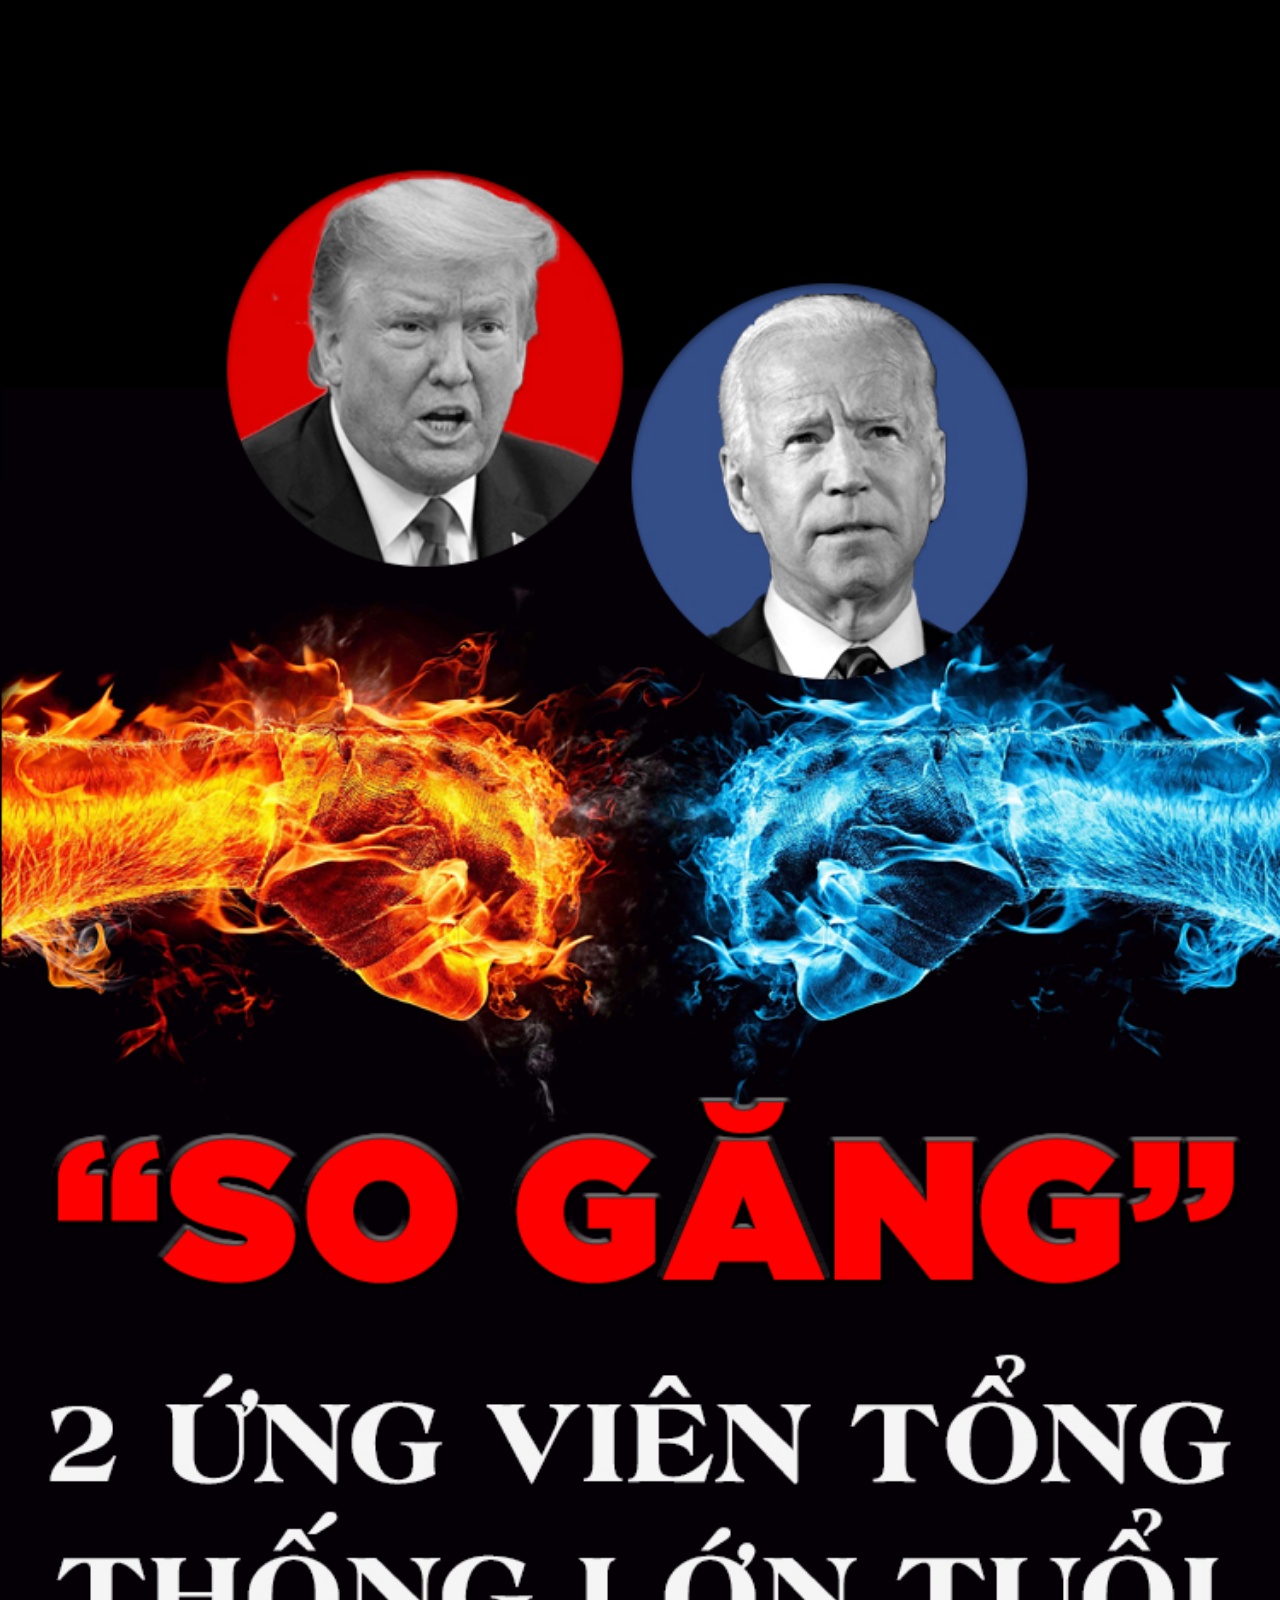
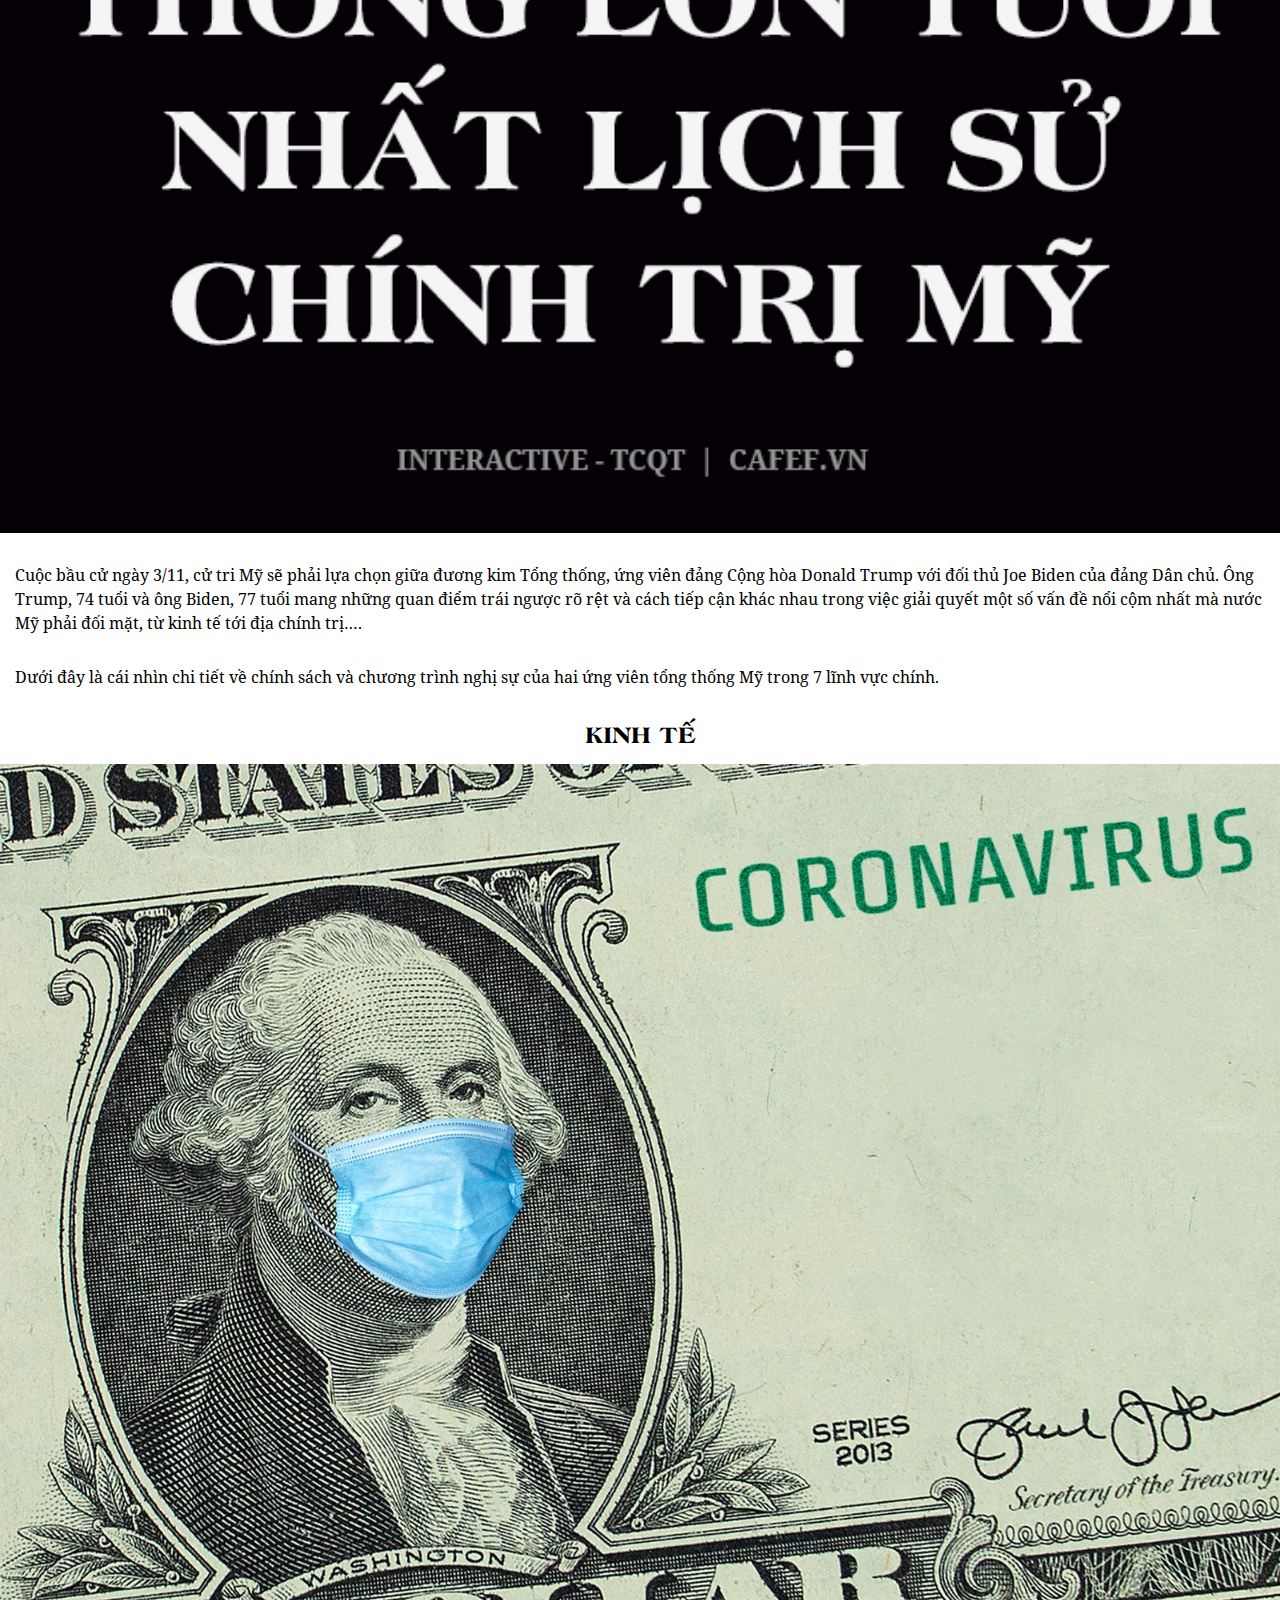
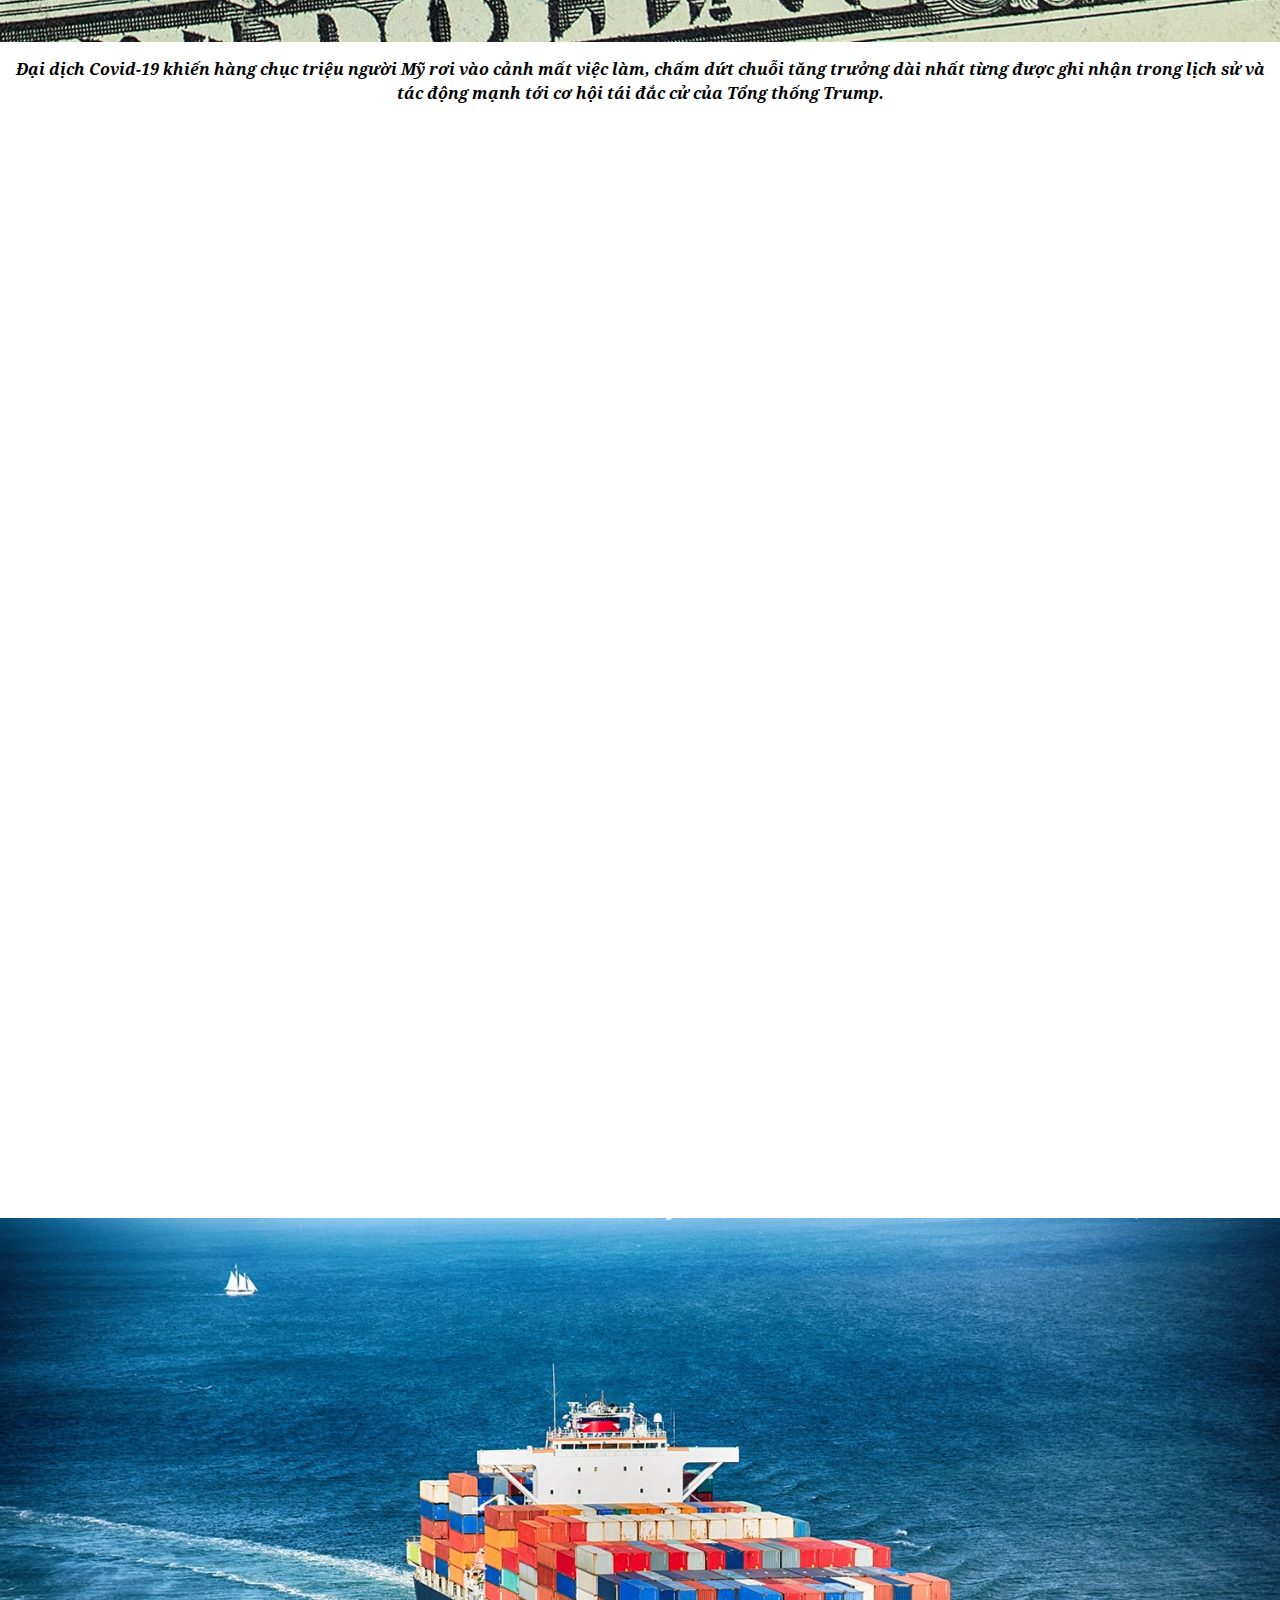
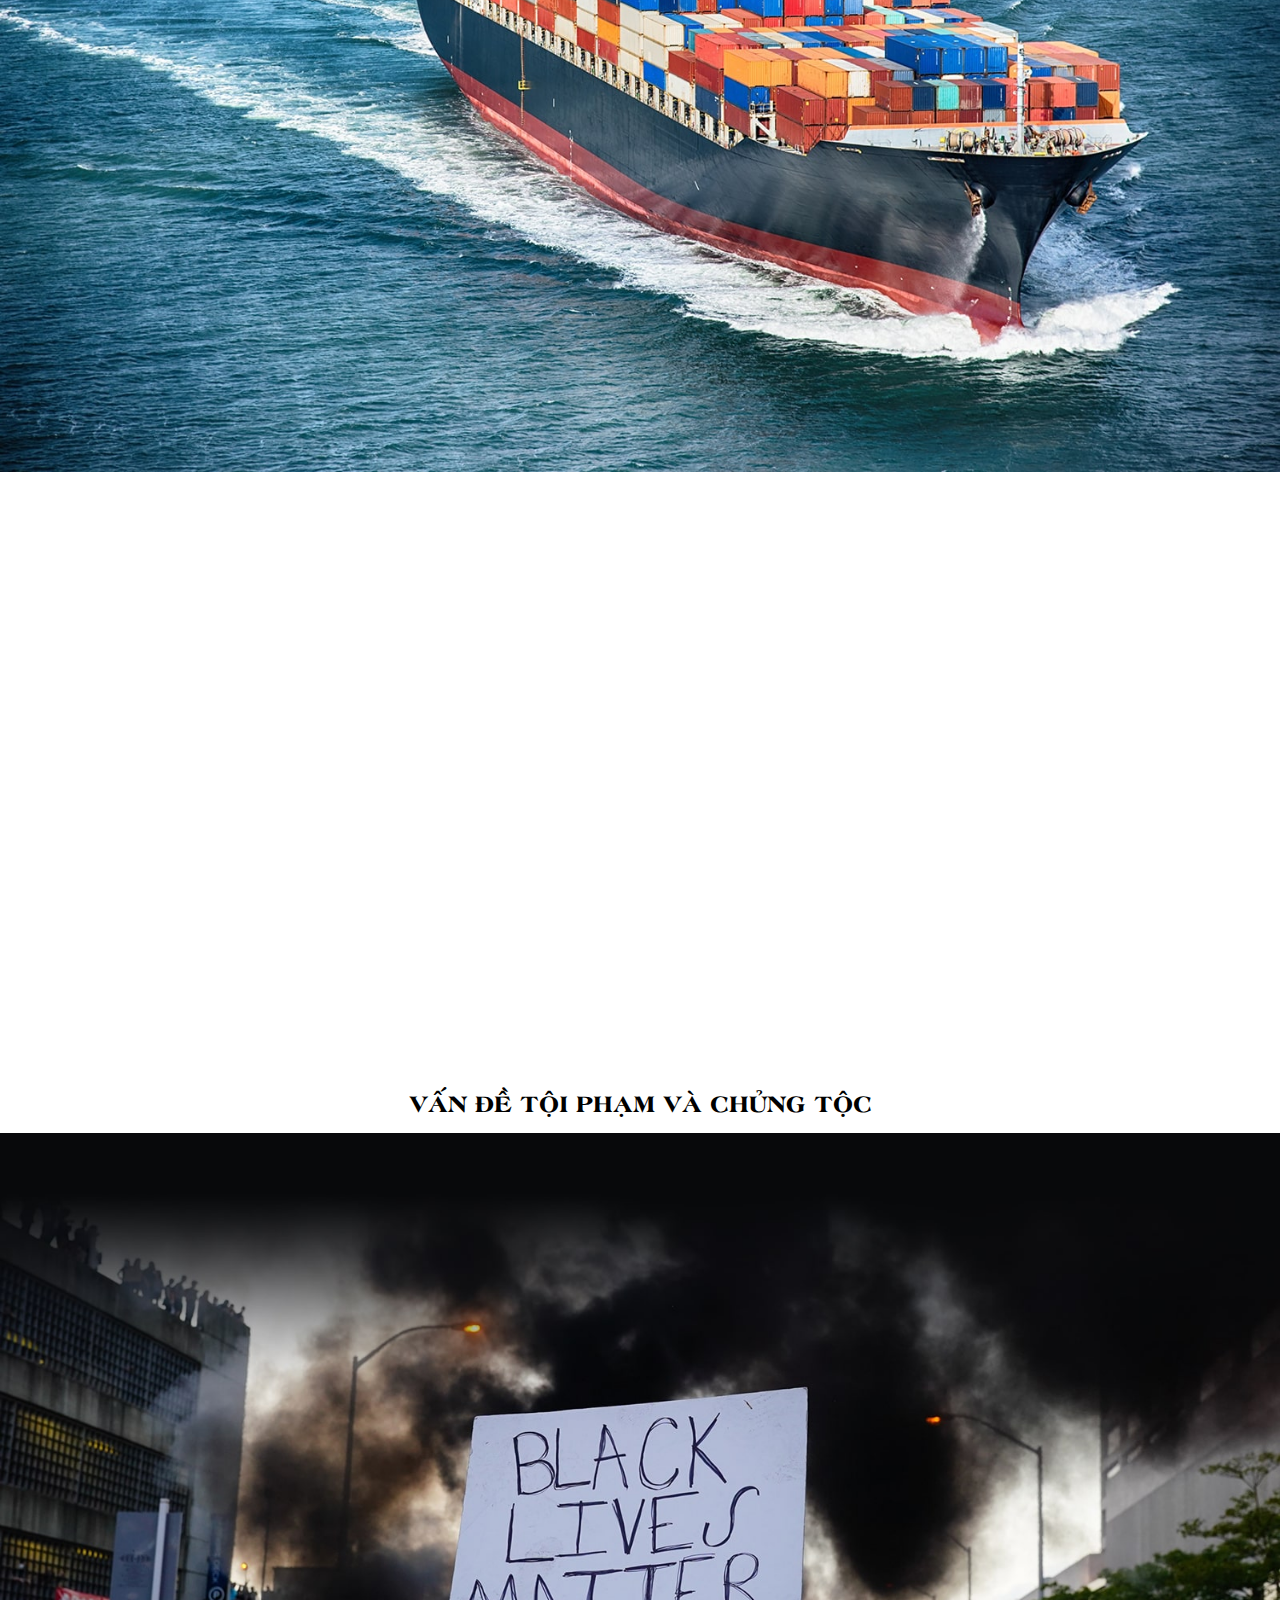
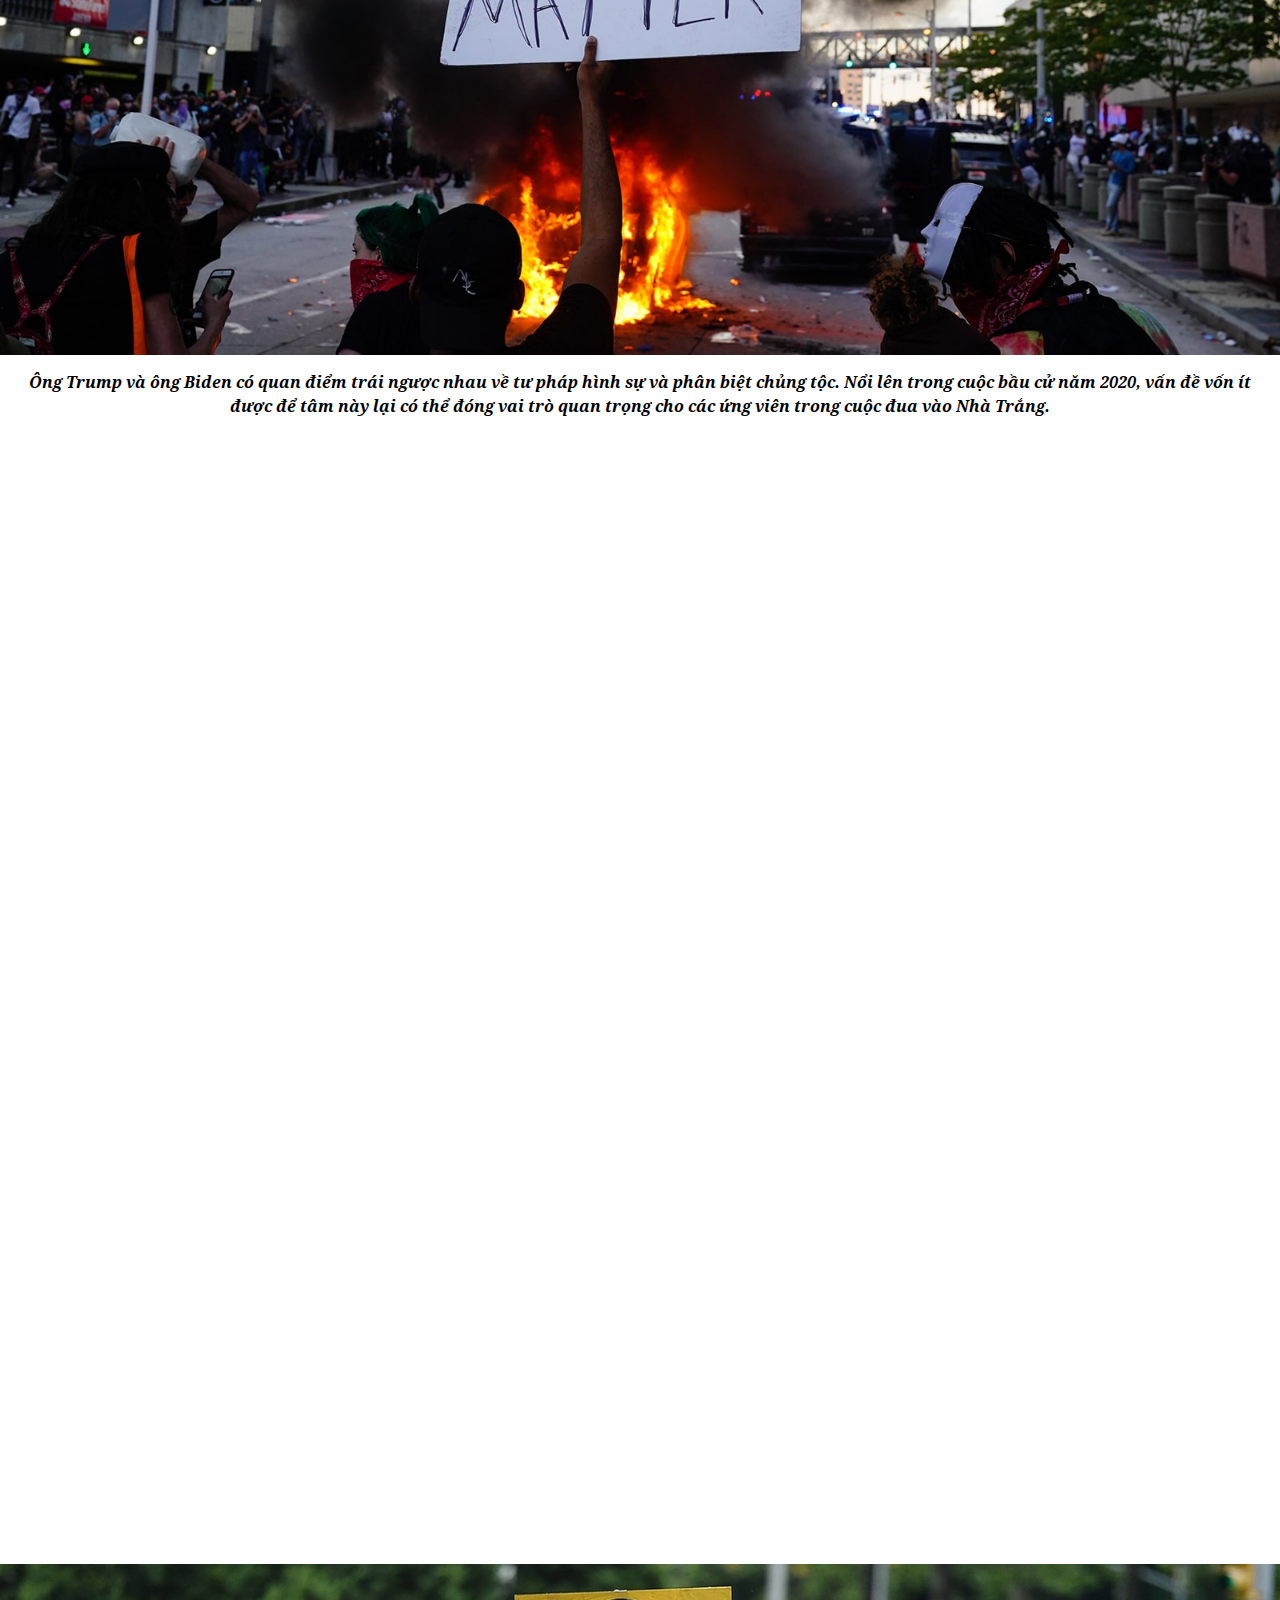
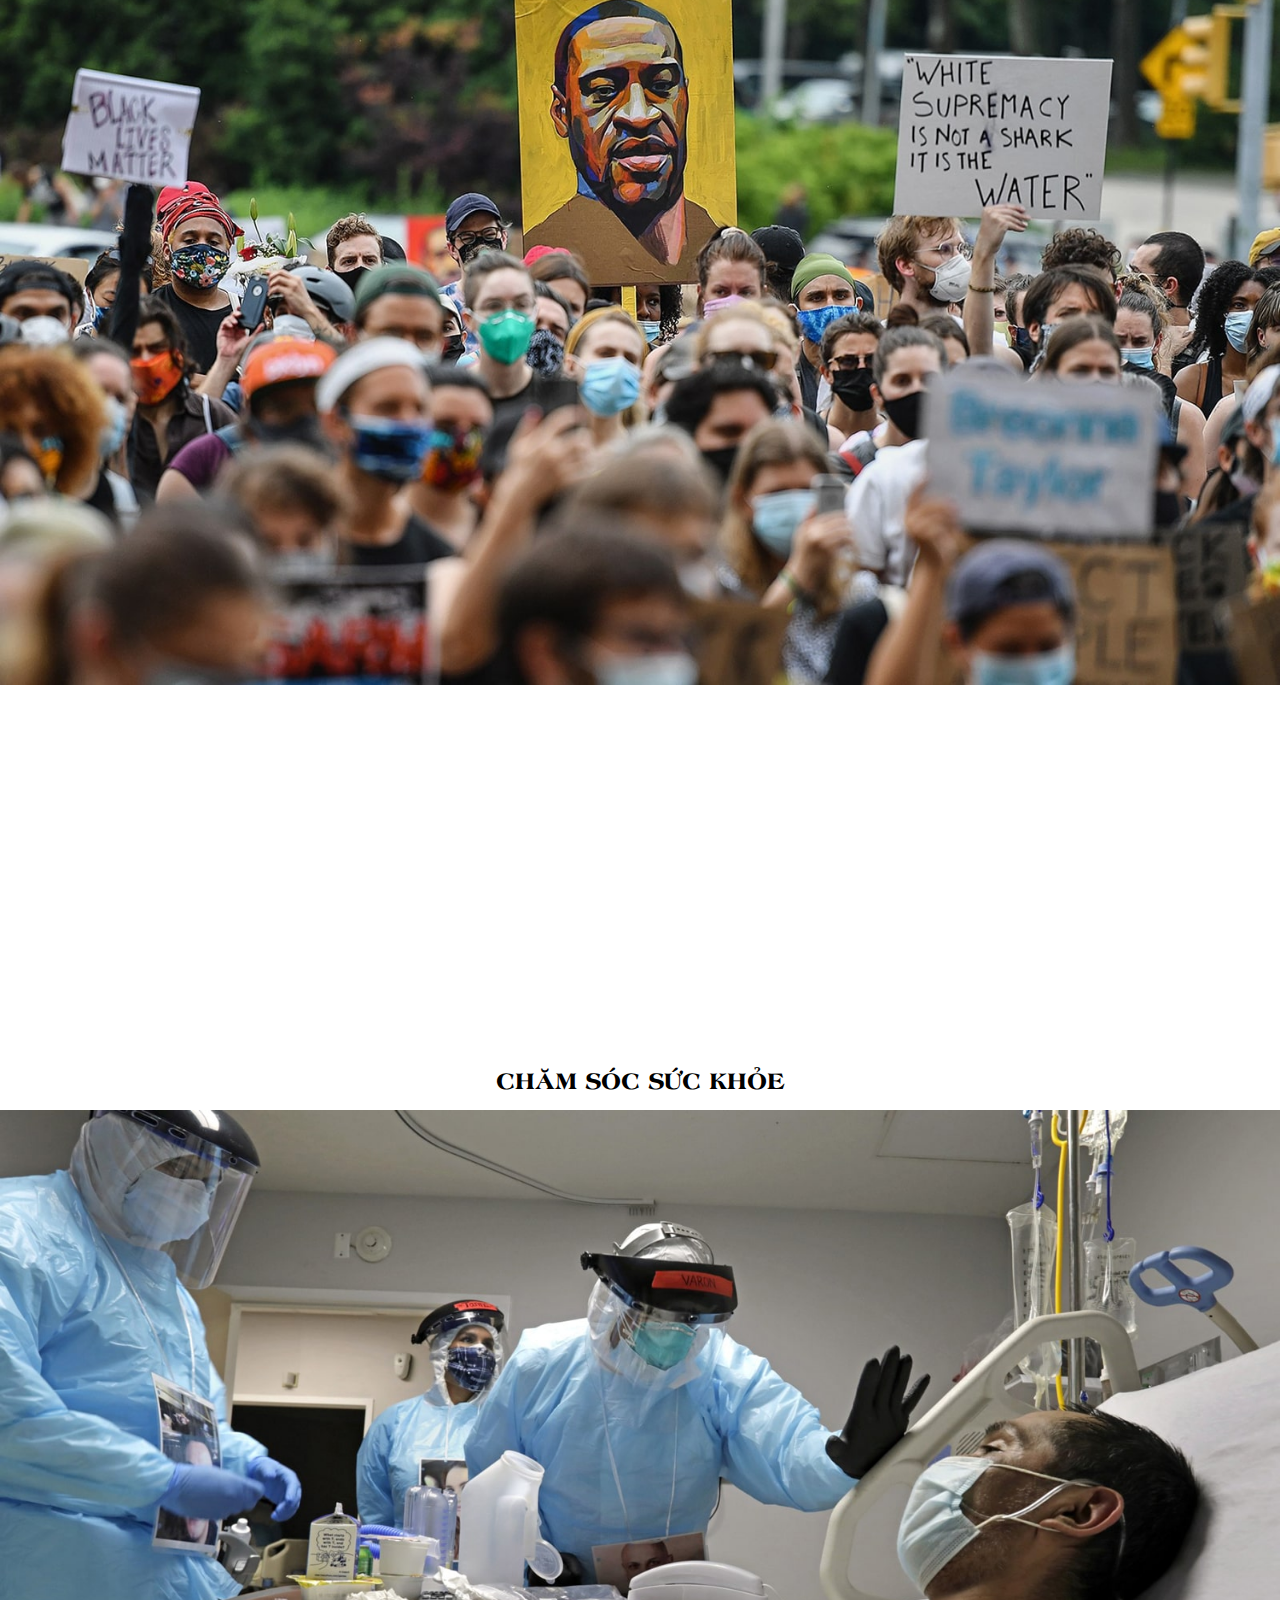
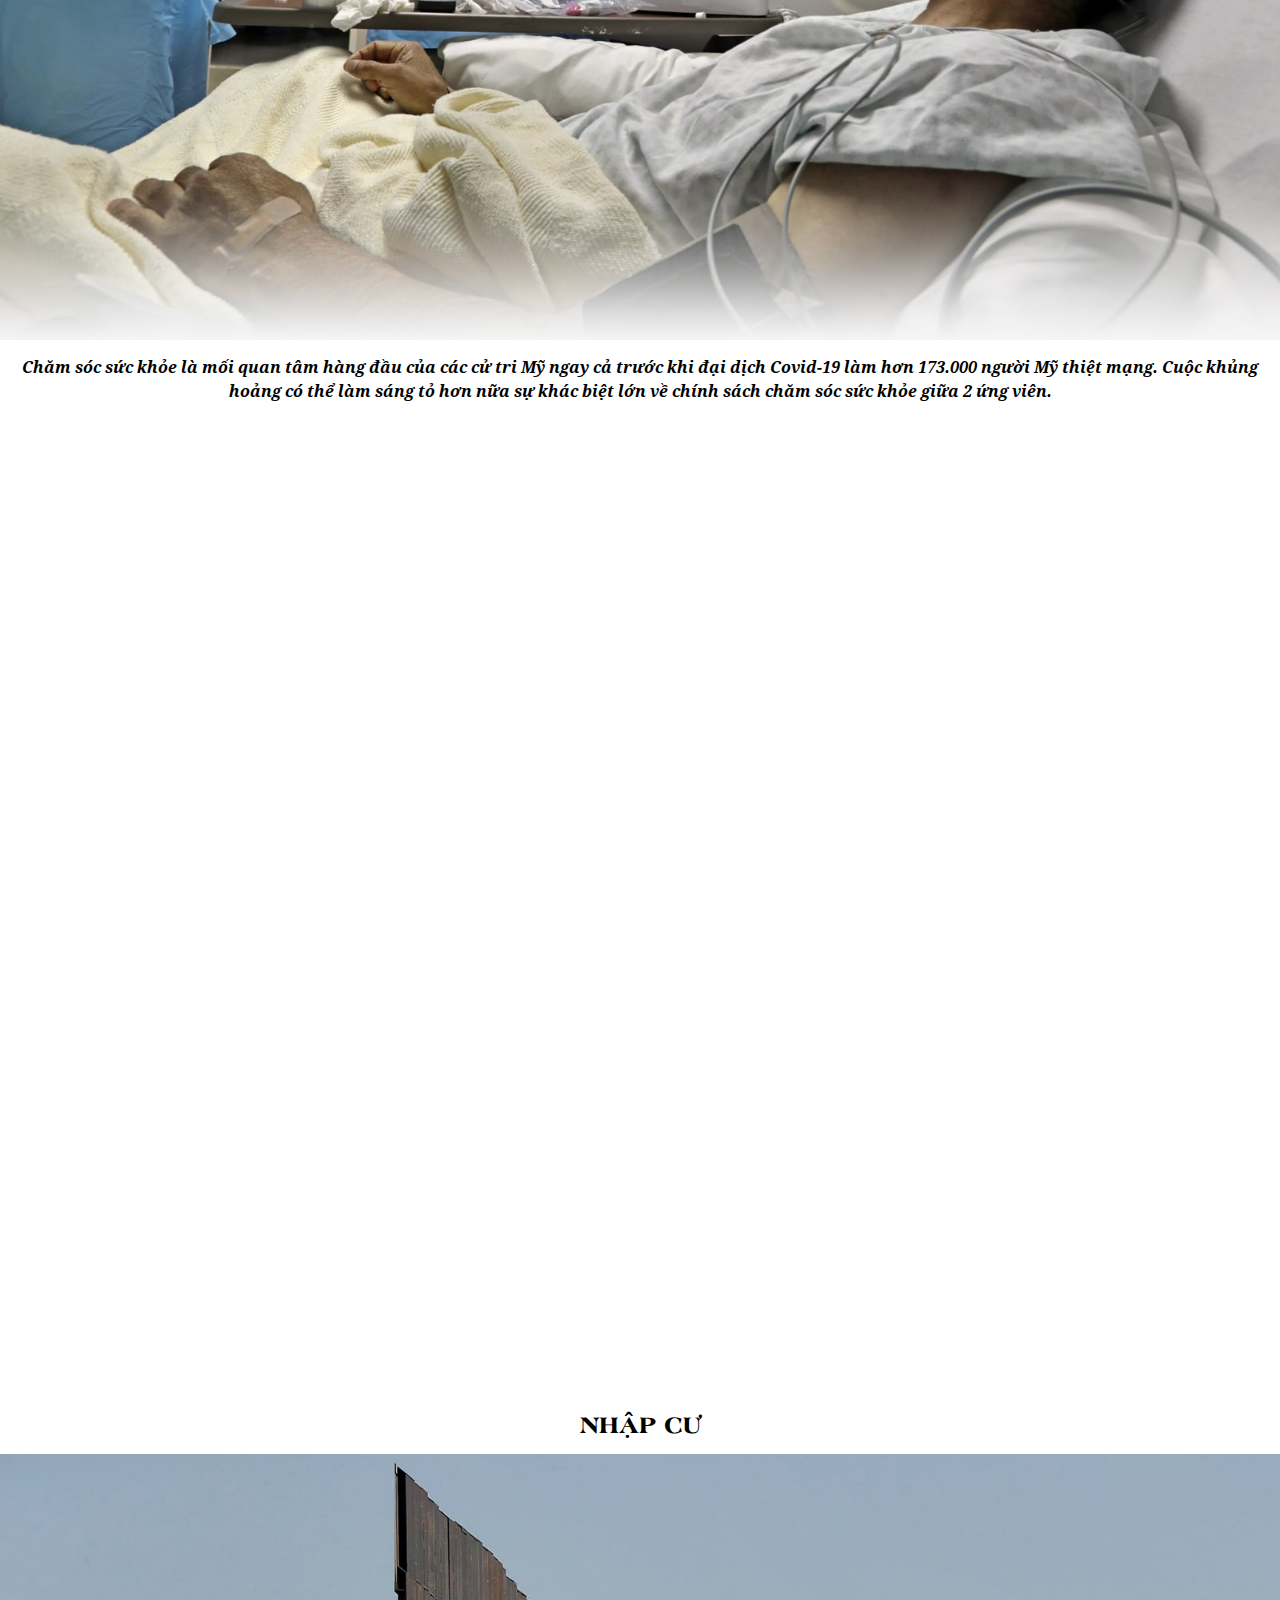
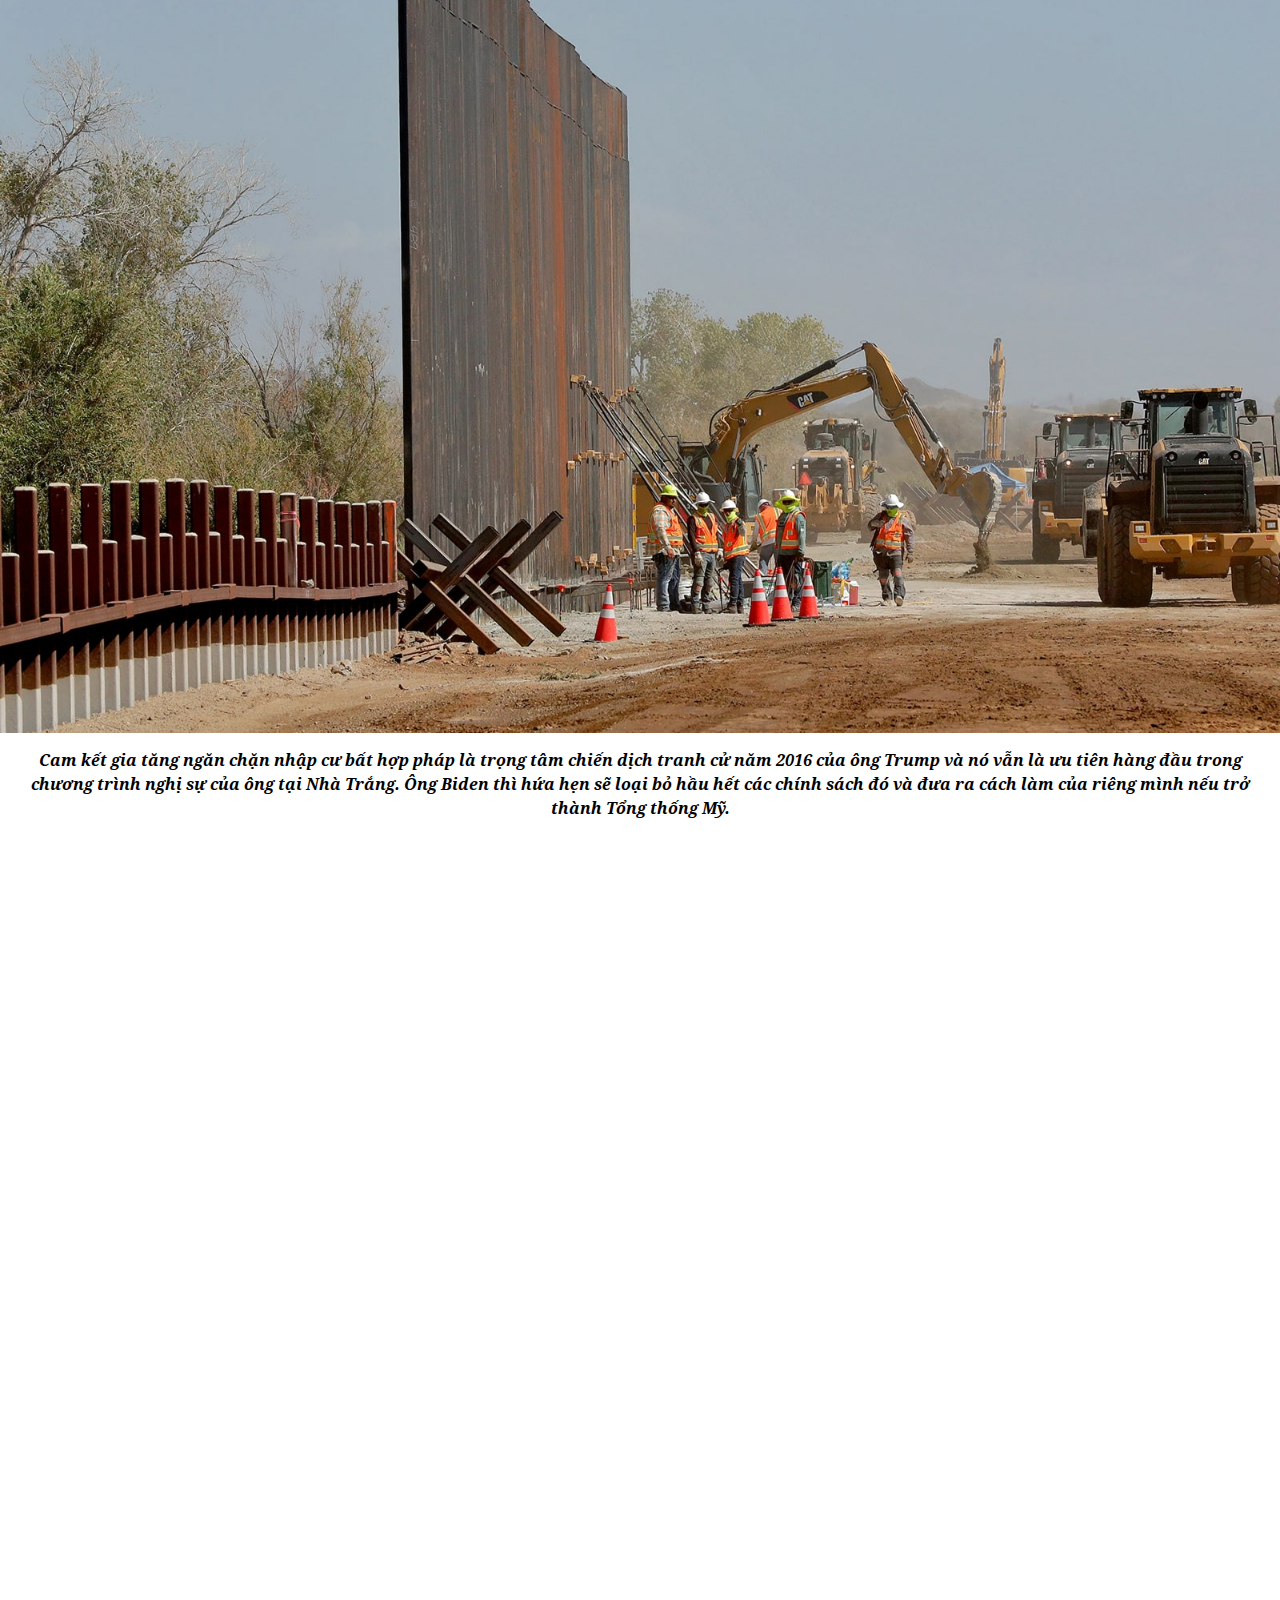
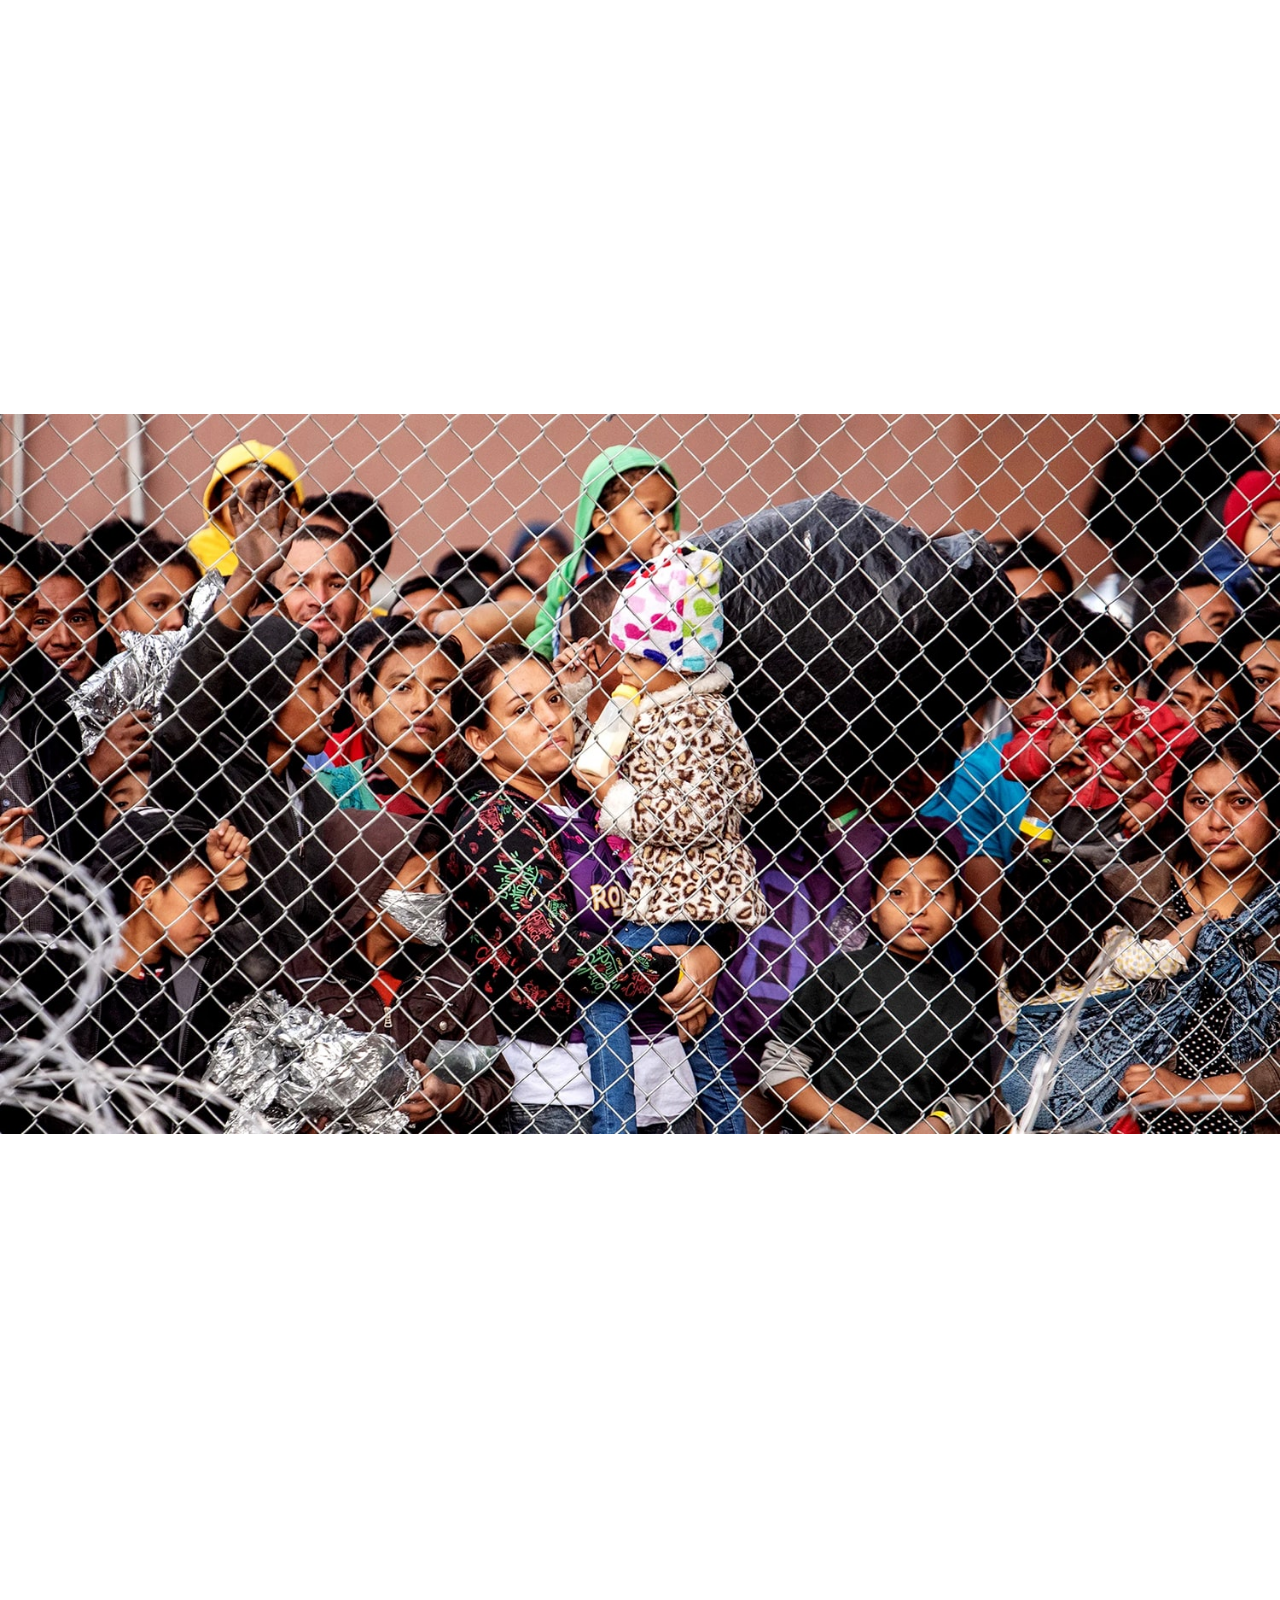
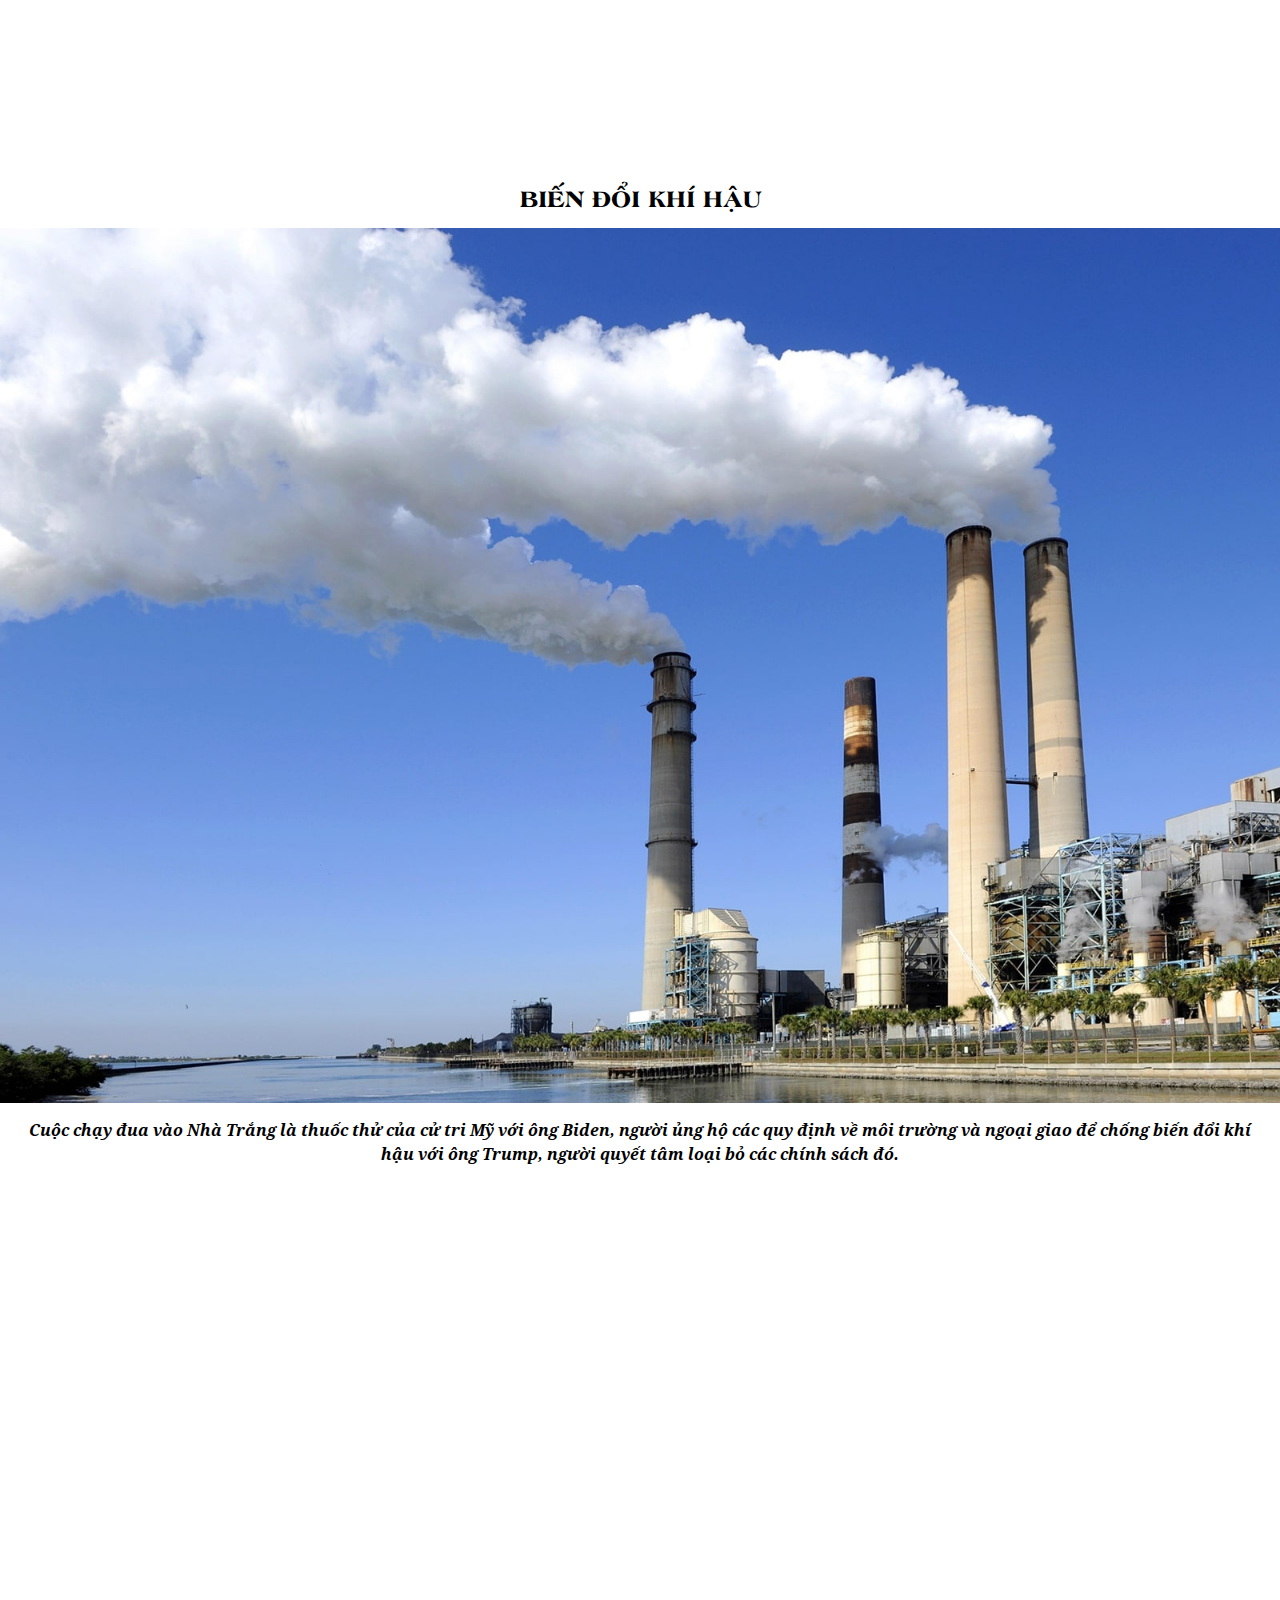
==== commit ecae0303: "Update index.html" ====
--- a/mobile/index.html
+++ b/mobile/index.html
@@ -51,7 +51,7 @@
                 <p>Thận trọng trong việc mở cửa trở lại nền kinh tế khi chưa thể tăng cường các xét nghiệm Covid-19.</p>
             </div>
 
-            <p class="emag-title blue">Đưa nền kinh tế trở lại đúng hướng</p>
+            <p class="emag-title red wow zoomIn" data-wow-duration="0.3s" data-wow-delay="0.3s">Đưa nền kinh tế trở lại đúng hướng</p>
 
             <div class="trump wow fadeIn" data-wow-duration="0.3s" data-wow-delay="0.3s">
                 <img src="images/trump.png" alt="">
@@ -97,7 +97,7 @@
                 <p>Hỗ trợ nâng mức lương tối thiểu quốc gia lên 15 USD/giờ từ mức 7,25 USD/giờ và gia tăng các khoản miễn thuế cho người lao động có thu nhập thấp hơn.</p>
             </div>
 
-            <p class="emag-title blue">Thương mại</p>
+            <p class="emag-title red wow zoomIn" data-wow-duration="0.3s" data-wow-delay="0.3s">Thương mại</p>
 
             <img src="images/img-1.jpg" alt="" class="emag-image">
 
@@ -165,7 +165,7 @@
                 <p>Ông Biden đã cam kết rằng nội các của ông cũng như các quyết định bổ nhiệm sau này và cả việc chọn Phó Tổng thống, đều phản ánh sự đa dạng chủng tộc của nước Mỹ.</p>
             </div>
 
-            <p class="emag-title blue">Chính sách</p>
+            <p class="emag-title red wow zoomIn" data-wow-duration="0.3s" data-wow-delay="0.3s">Chính sách</p>
 
             <div class="trump wow fadeIn" data-wow-duration="0.3s" data-wow-delay="0.3s">
                 <img src="images/trump.png" alt="">
@@ -213,7 +213,7 @@
 
             <img src="images/img-2.jpg" alt="" class="emag-image">
 
-            <p class="emag-title blue">Giải quyết chênh lệch kinh tế chủng tộc</p>
+            <p class="emag-title red wow zoomIn" data-wow-duration="0.3s" data-wow-delay="0.3s">Giải quyết chênh lệch kinh tế chủng tộc</p>
 
             <div class="trump wow fadeIn" data-wow-duration="0.3s" data-wow-delay="0.3s">
                 <img src="images/trump.png" alt="">
@@ -261,7 +261,7 @@
                 <p>Phản đối cách thức vận hành của đạo luật chăm sóc sức khỏe Medicare for All.</p>
             </div>
 
-            <p class="emag-title blue">Hạ giá thuốc</p>
+            <p class="emag-title red wow zoomIn" data-wow-duration="0.3s" data-wow-delay="0.3s">Hạ giá thuốc</p>
 
             <div class="trump wow fadeIn" data-wow-duration="0.3s" data-wow-delay="0.3s">
                 <img src="images/trump.png" alt="">
@@ -329,7 +329,7 @@
                 <p>Ông Biden cũng tuyên bố sẽ tạm ngừng những chính sách trục xuất người nhập cư của Chính quyền Trump trong 100 ngày kể từ sau khi nhậm chức. Tuy nhiên, ông Biden không đề cập tới các quy tắc về qua lại biên giới trong đại dịch Covid-19.</p>
             </div>
 
-            <p class="emag-title blue">Giấc mơ miền đất hứa</p>
+            <p class="emag-title red wow zoomIn" data-wow-duration="0.3s" data-wow-delay="0.3s">Giấc mơ miền đất hứa</p>
 
             <div class="trump wow fadeIn" data-wow-duration="0.3s" data-wow-delay="0.3s">
                 <img src="images/trump.png" alt="">
@@ -373,7 +373,7 @@
 
             <img src="images/img-4.jpg" alt="" class="emag-image">
 
-            <p class="emag-title blue">Tách trẻ em khỏi bố mẹ vì nhập cư bất hợp pháp</p>
+            <p class="emag-title red wow zoomIn" data-wow-duration="0.3s" data-wow-delay="0.3s">Tách trẻ em khỏi bố mẹ vì nhập cư bất hợp pháp</p>
 
             <div class="trump wow fadeIn" data-wow-duration="0.3s" data-wow-delay="0.3s">
                 <img src="images/trump.png" alt="">
@@ -443,7 +443,7 @@
                 <p>Hỗ trợ các nghiên cứu năng lượng hạt nhân tiên tiến.</p>
             </div>
 
-            <p class="emag-title blue">Cứng rắn hơn với khí thải ô tô</p>
+            <p class="emag-title red wow zoomIn" data-wow-duration="0.3s" data-wow-delay="0.3s">Cứng rắn hơn với khí thải ô tô</p>
 
             <div class="trump wow fadeIn" data-wow-duration="0.3s" data-wow-delay="0.3s">
                 <img src="images/trump.png" alt="">
@@ -483,7 +483,7 @@
 
             <img src="images/img-5.jpg" alt="" class="emag-image">
 
-            <p class="emag-title blue">Ngoại giao khí hậu</p>
+            <p class="emag-title red wow zoomIn" data-wow-duration="0.3s" data-wow-delay="0.3s">Ngoại giao khí hậu</p>
 
             <div class="trump wow fadeIn" data-wow-duration="0.3s" data-wow-delay="0.3s">
                 <img src="images/trump.png" alt="">
@@ -529,7 +529,7 @@
                 <p>Ông Biden tuyên bố sẽ sửa chữa những điều này bằng cách gây áp lực đa phương lên Trung Quốc thông qua các mối quan hệ mới với các đồng minh của Mỹ.</p>
             </div>
 
-            <p class="emag-title blue">Duy trì quân đội Mỹ ở Trung Đông</p>
+            <p class="emag-title red wow zoomIn" data-wow-duration="0.3s" data-wow-delay="0.3s">Duy trì quân đội Mỹ ở Trung Đông</p>
 
             <div class="trump wow fadeIn" data-wow-duration="0.3s" data-wow-delay="0.3s">
                 <img src="images/trump.png" alt="">
@@ -573,7 +573,7 @@
 
             <img src="images/img-6.jpg" alt="" class="emag-image">
 
-            <p class="emag-title blue">Afghanistan</p>
+            <p class="emag-title red wow zoomIn" data-wow-duration="0.3s" data-wow-delay="0.3s">Afghanistan</p>
 
             <div class="trump wow fadeIn" data-wow-duration="0.3s" data-wow-delay="0.3s">
                 <img src="images/trump.png" alt="">
@@ -609,7 +609,7 @@
                 <p>Ông Biden đã cáo buộc ông Trump từ bỏ những đòn bảy của Mỹ với vấn đề Triều Tiên để đổi lại rất ít thành tựu. Ông Biden tuyên bố sẽ không gặp ông Kim Jong Un nếu không có những điều kiện tiên quyết.</p>
             </div>
 
-            <p class="emag-title blue">Quan hệ đồng minh</p>
+            <p class="emag-title red wow zoomIn" data-wow-duration="0.3s" data-wow-delay="0.3s">Quan hệ đồng minh</p>
 
             <div class="trump wow fadeIn" data-wow-duration="0.3s" data-wow-delay="0.3s">
                 <img src="images/trump.png" alt="">
@@ -659,7 +659,7 @@
                 <p>Ông Biden nói rằng phá bỏ những thứ như Facebook là “điều mà chúng ta nên xem xét kỹ lưỡng”.</p>
             </div>
 
-            <p class="emag-title blue">Điều chỉnh mạng xã hội</p>
+            <p class="emag-title red wow zoomIn" data-wow-duration="0.3s" data-wow-delay="0.3s">Điều chỉnh mạng xã hội</p>
 
             <div class="trump wow fadeIn" data-wow-duration="0.3s" data-wow-delay="0.3s">
                 <img src="images/trump.png" alt="">
@@ -701,7 +701,7 @@
                 <p>Ông Biden cho rằng Mỹ nên đặt ra các tiêu chuẩn như của châu  u trong bảo vệ người dùng.</p>
             </div>
 
-            <p class="emag-title blue">Khắc phục khoảng cách số</p>
+            <p class="emag-title red wow zoomIn" data-wow-duration="0.3s" data-wow-delay="0.3s">Khắc phục khoảng cách số</p>
 
             <div class="trump wow fadeIn" data-wow-duration="0.3s" data-wow-delay="0.3s">
                 <img src="images/trump.png" alt="">
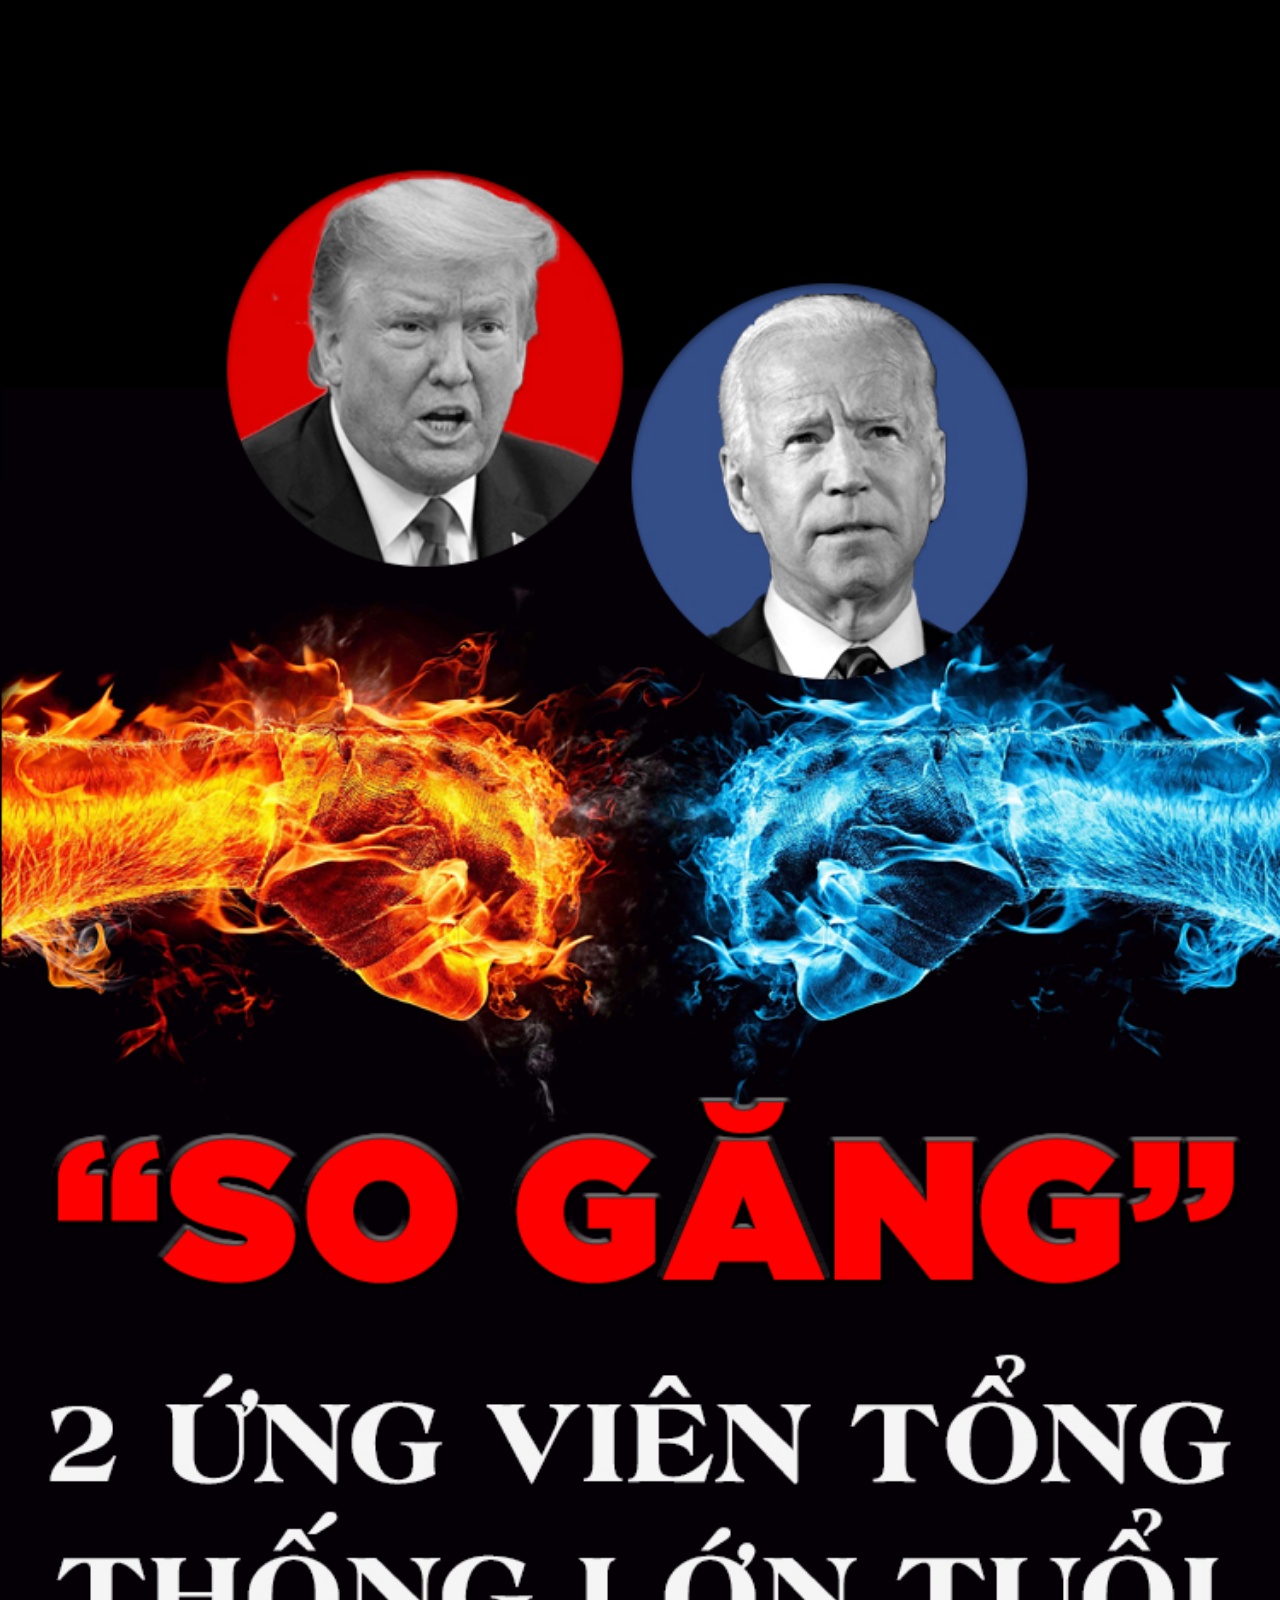
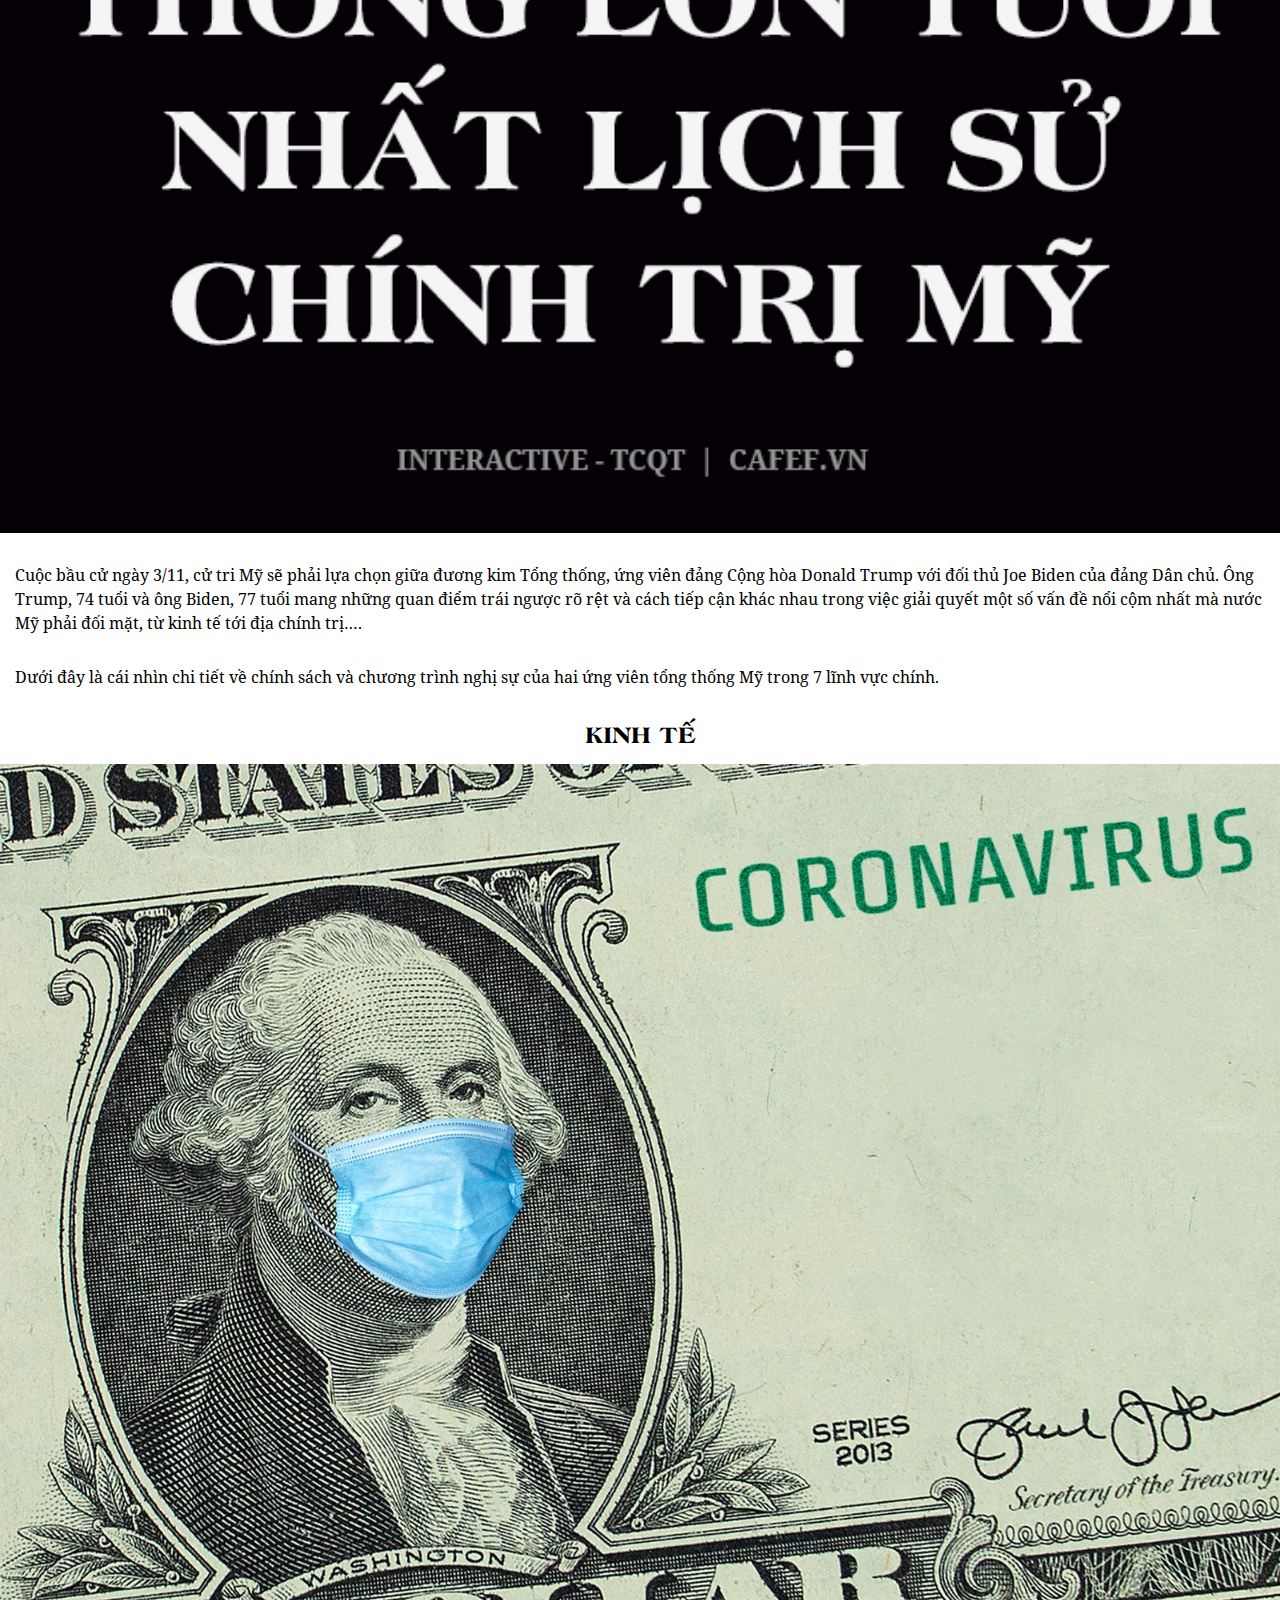
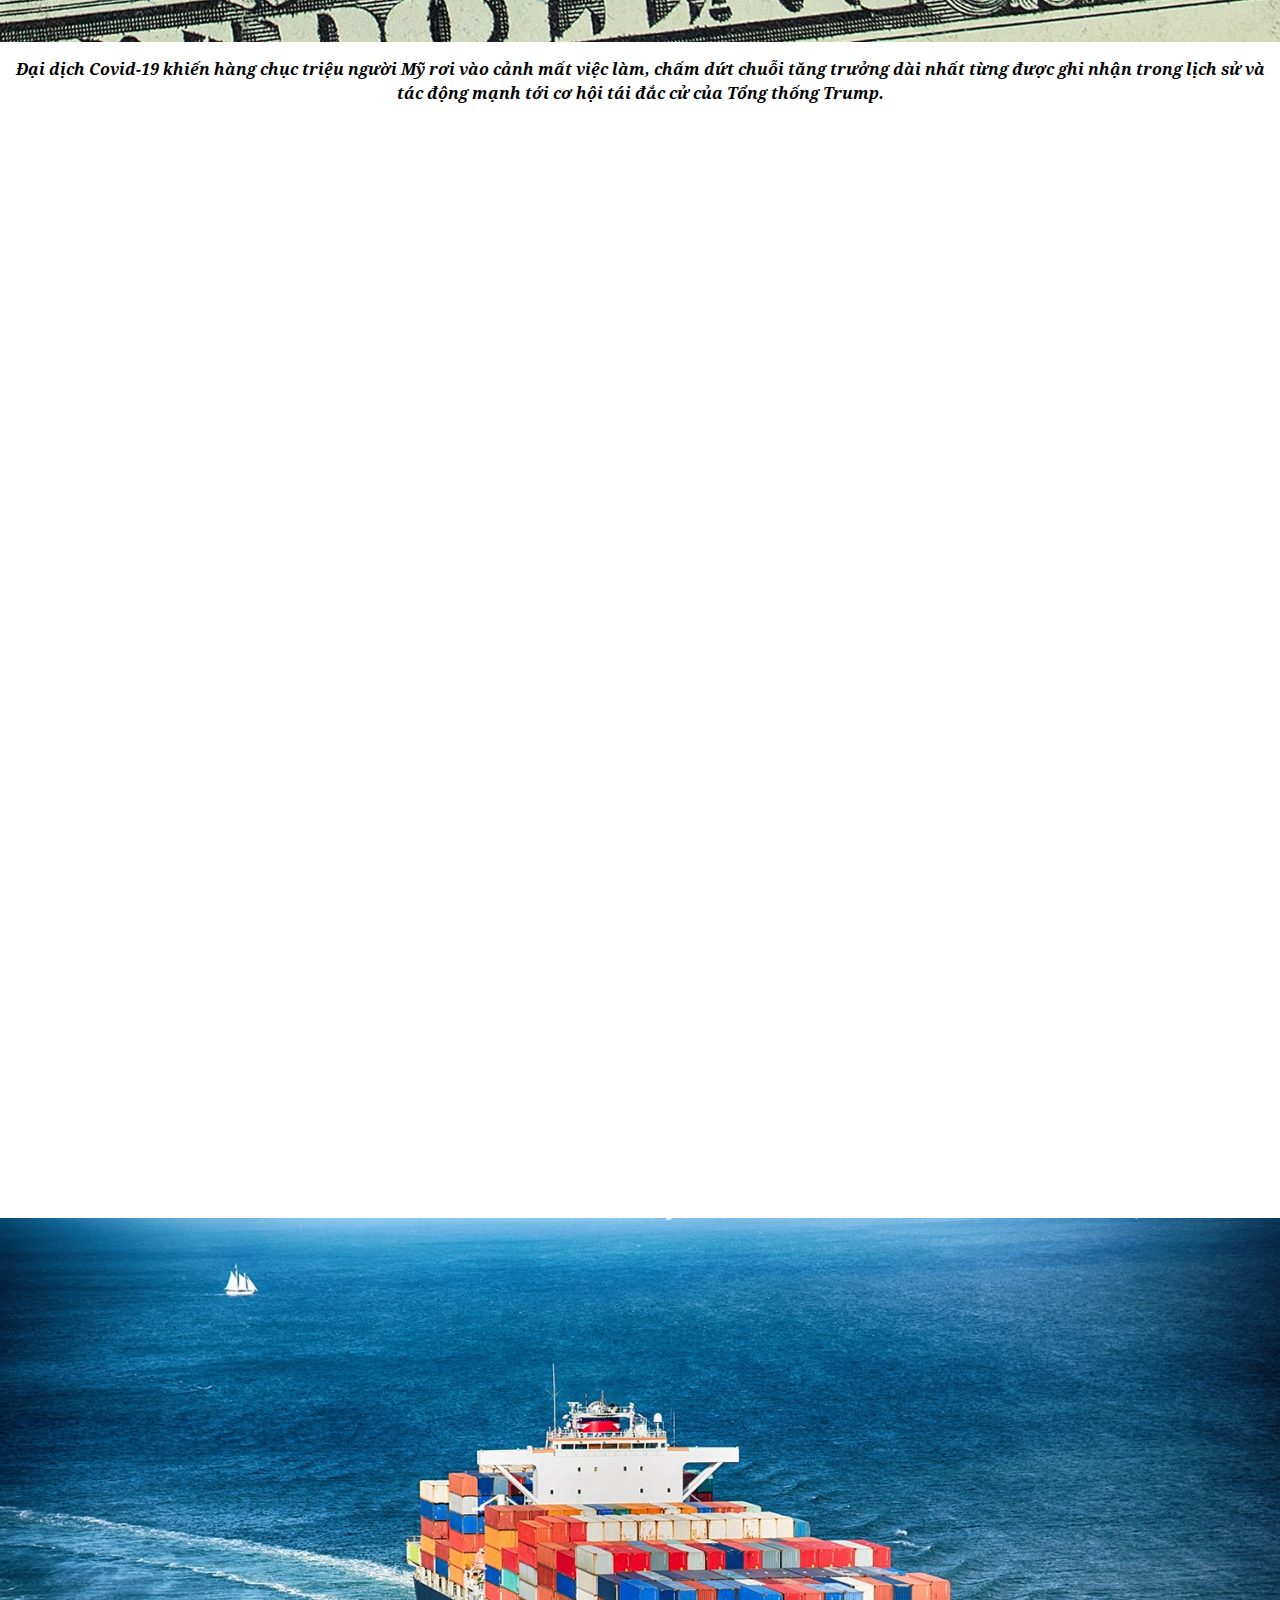
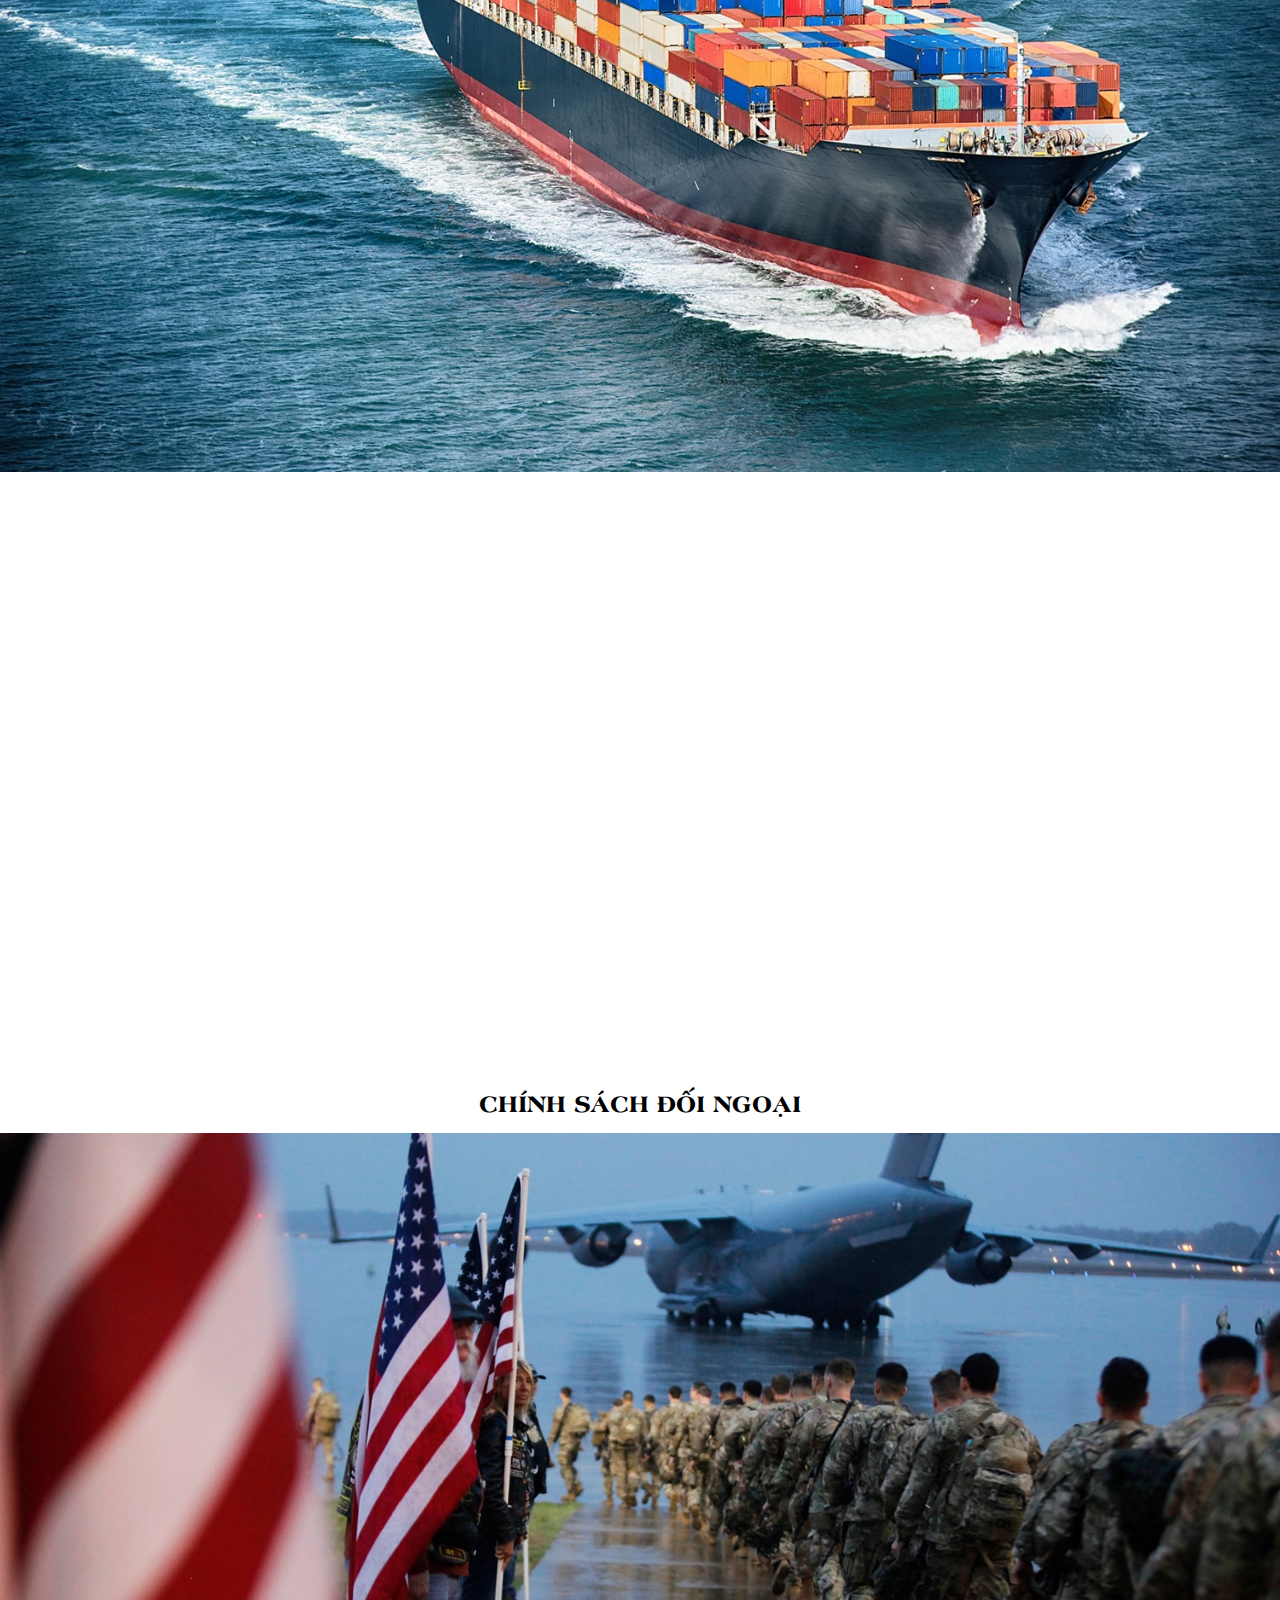
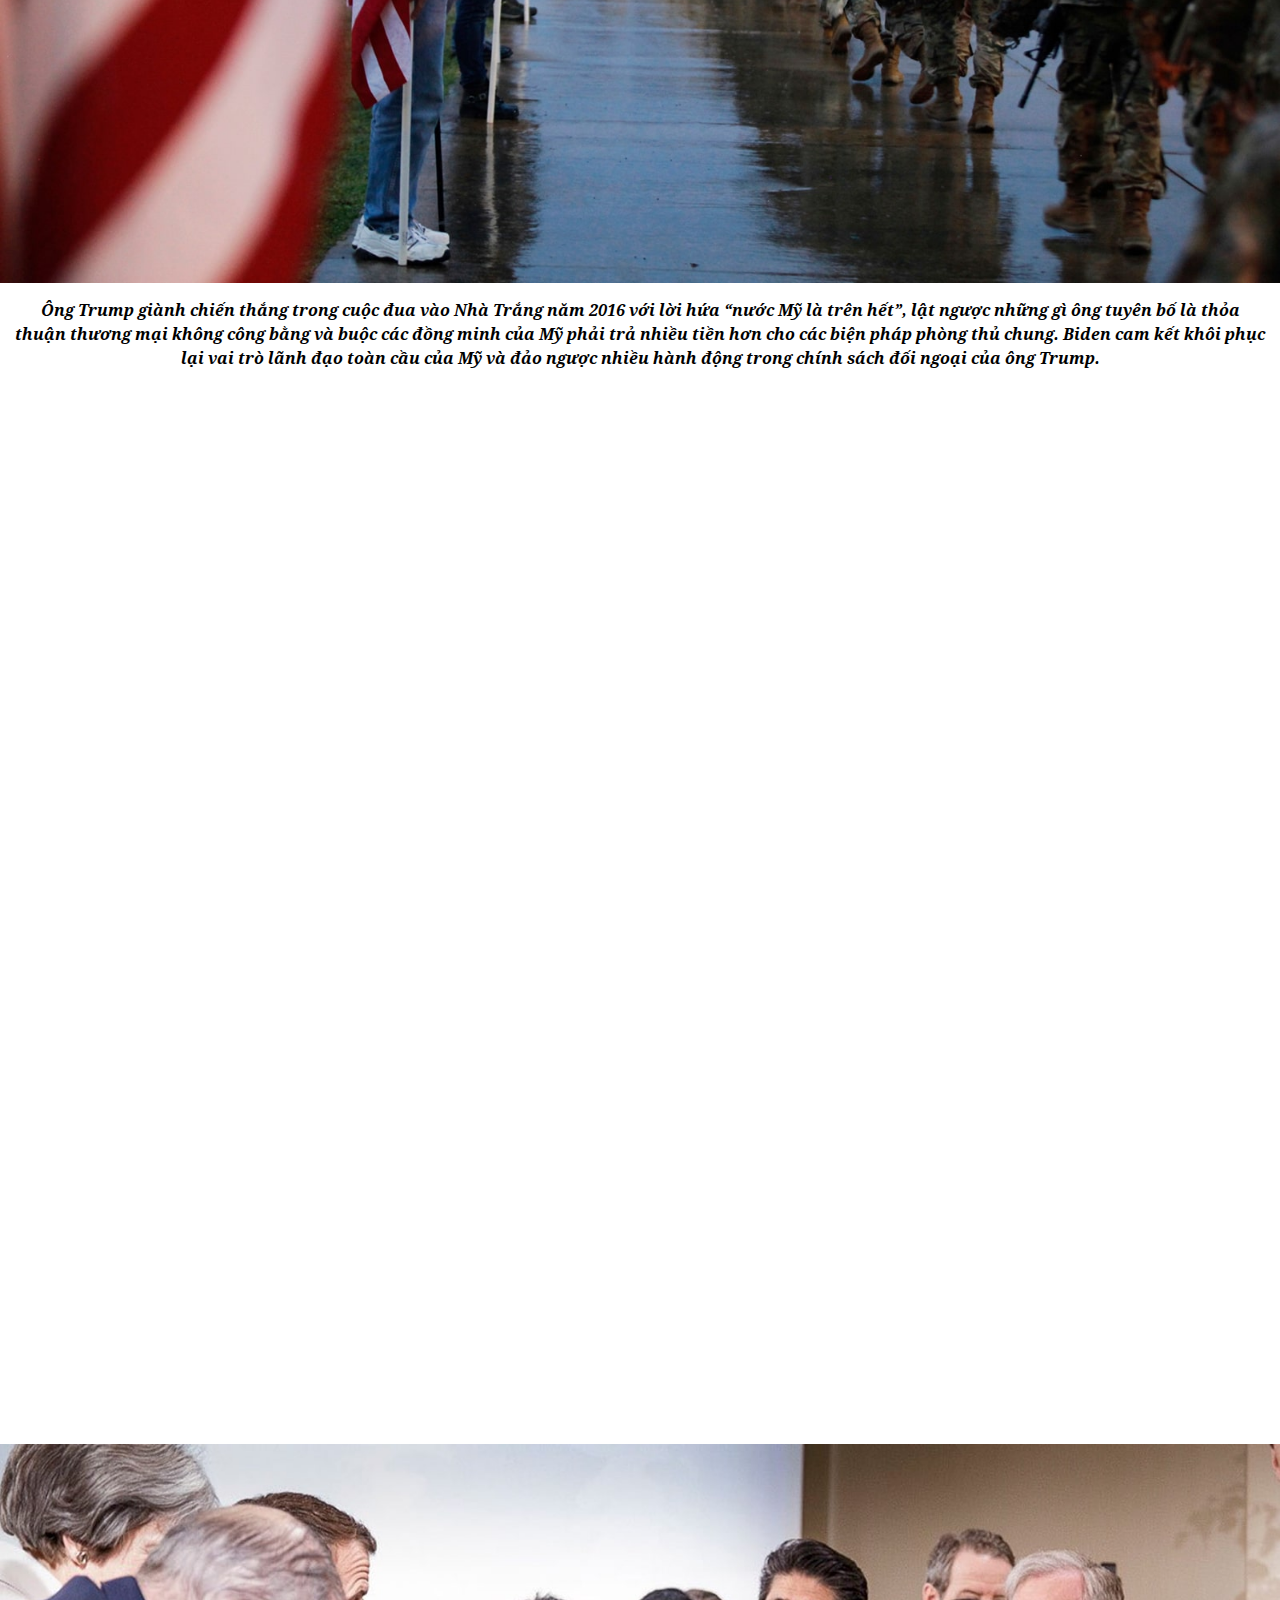
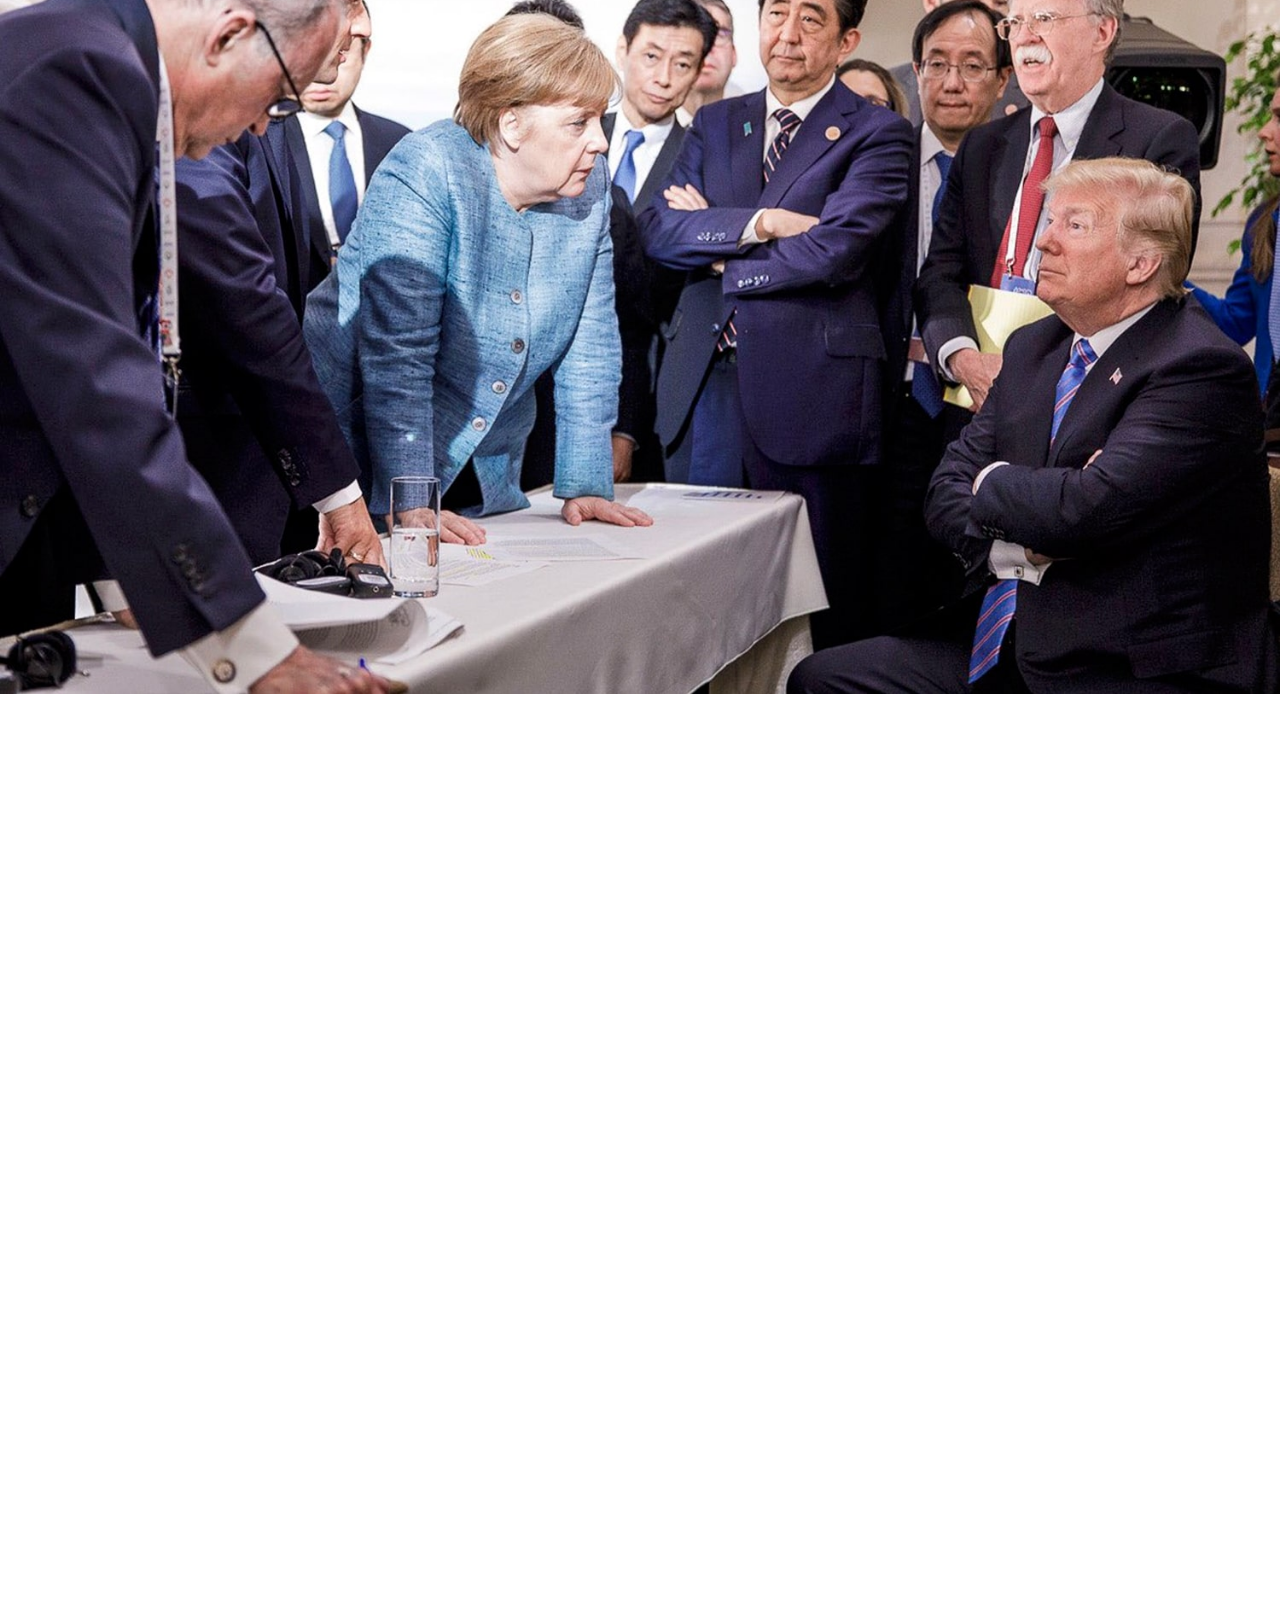
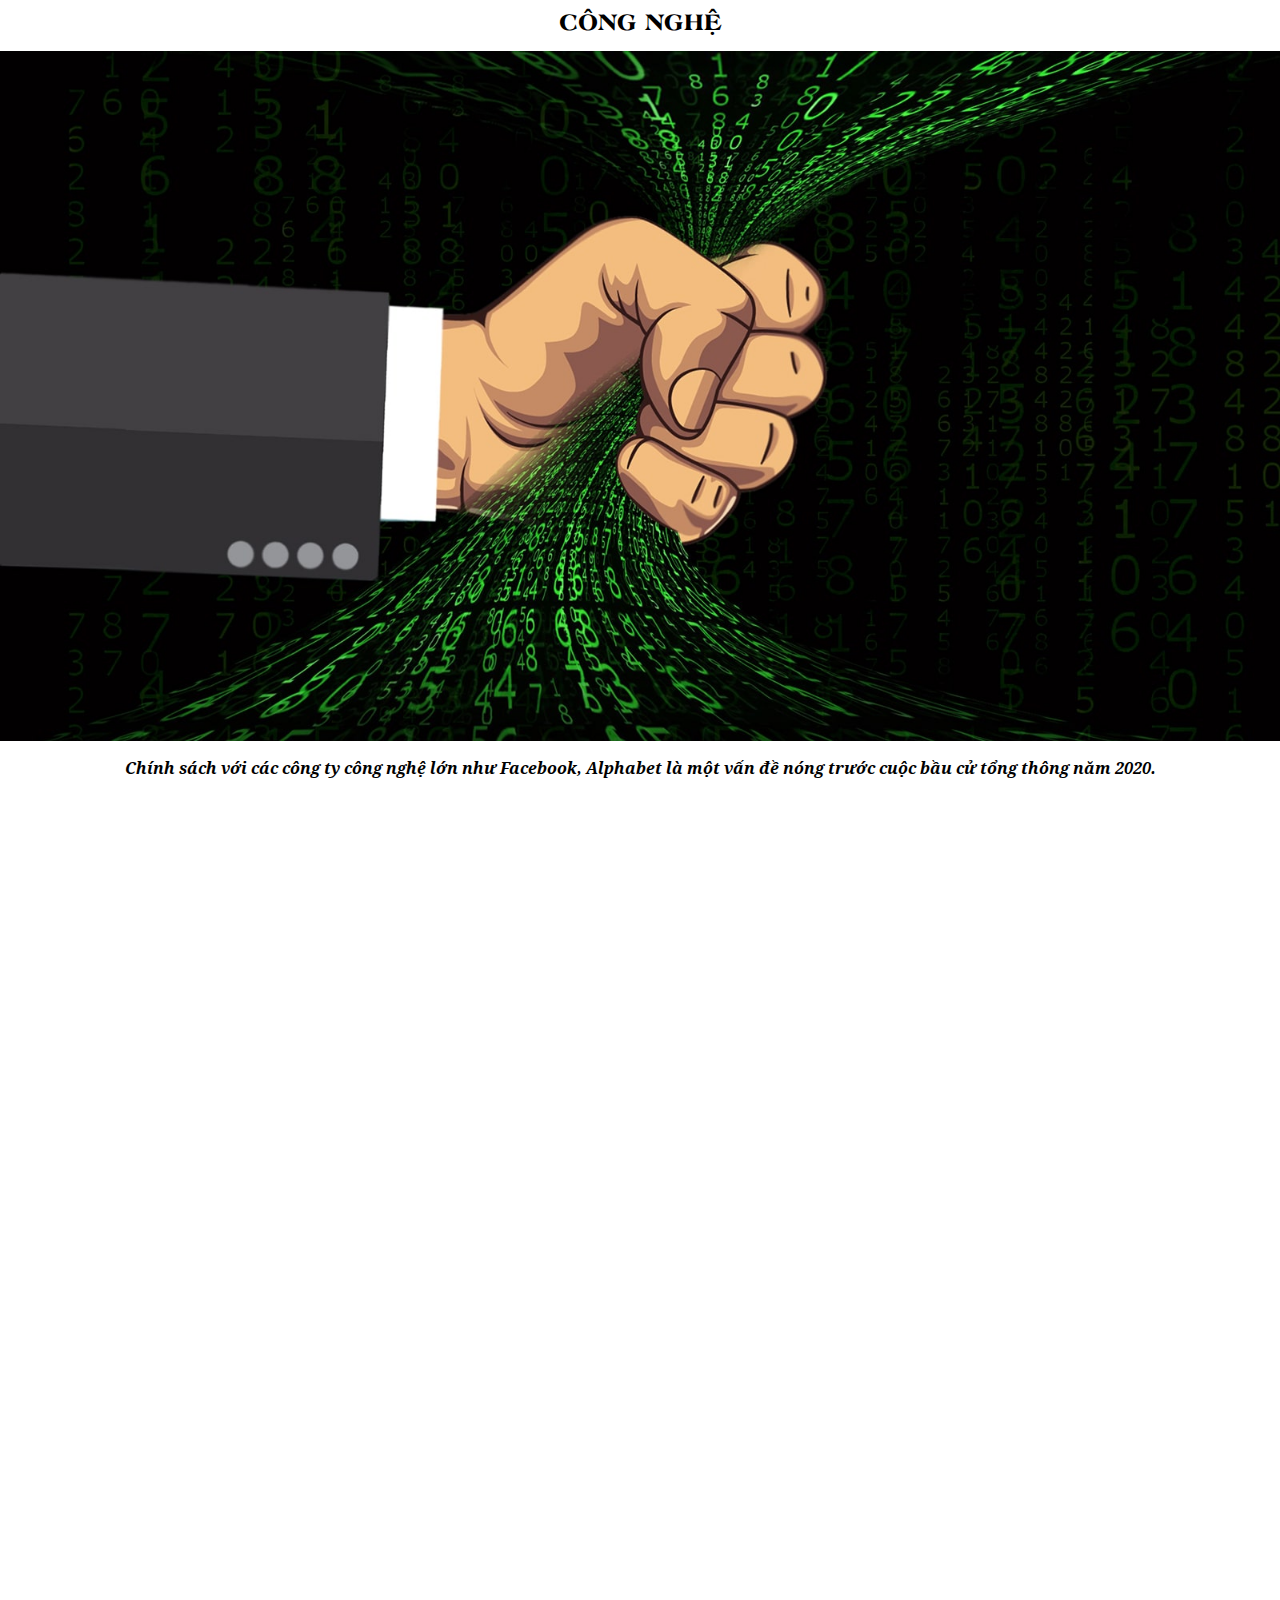
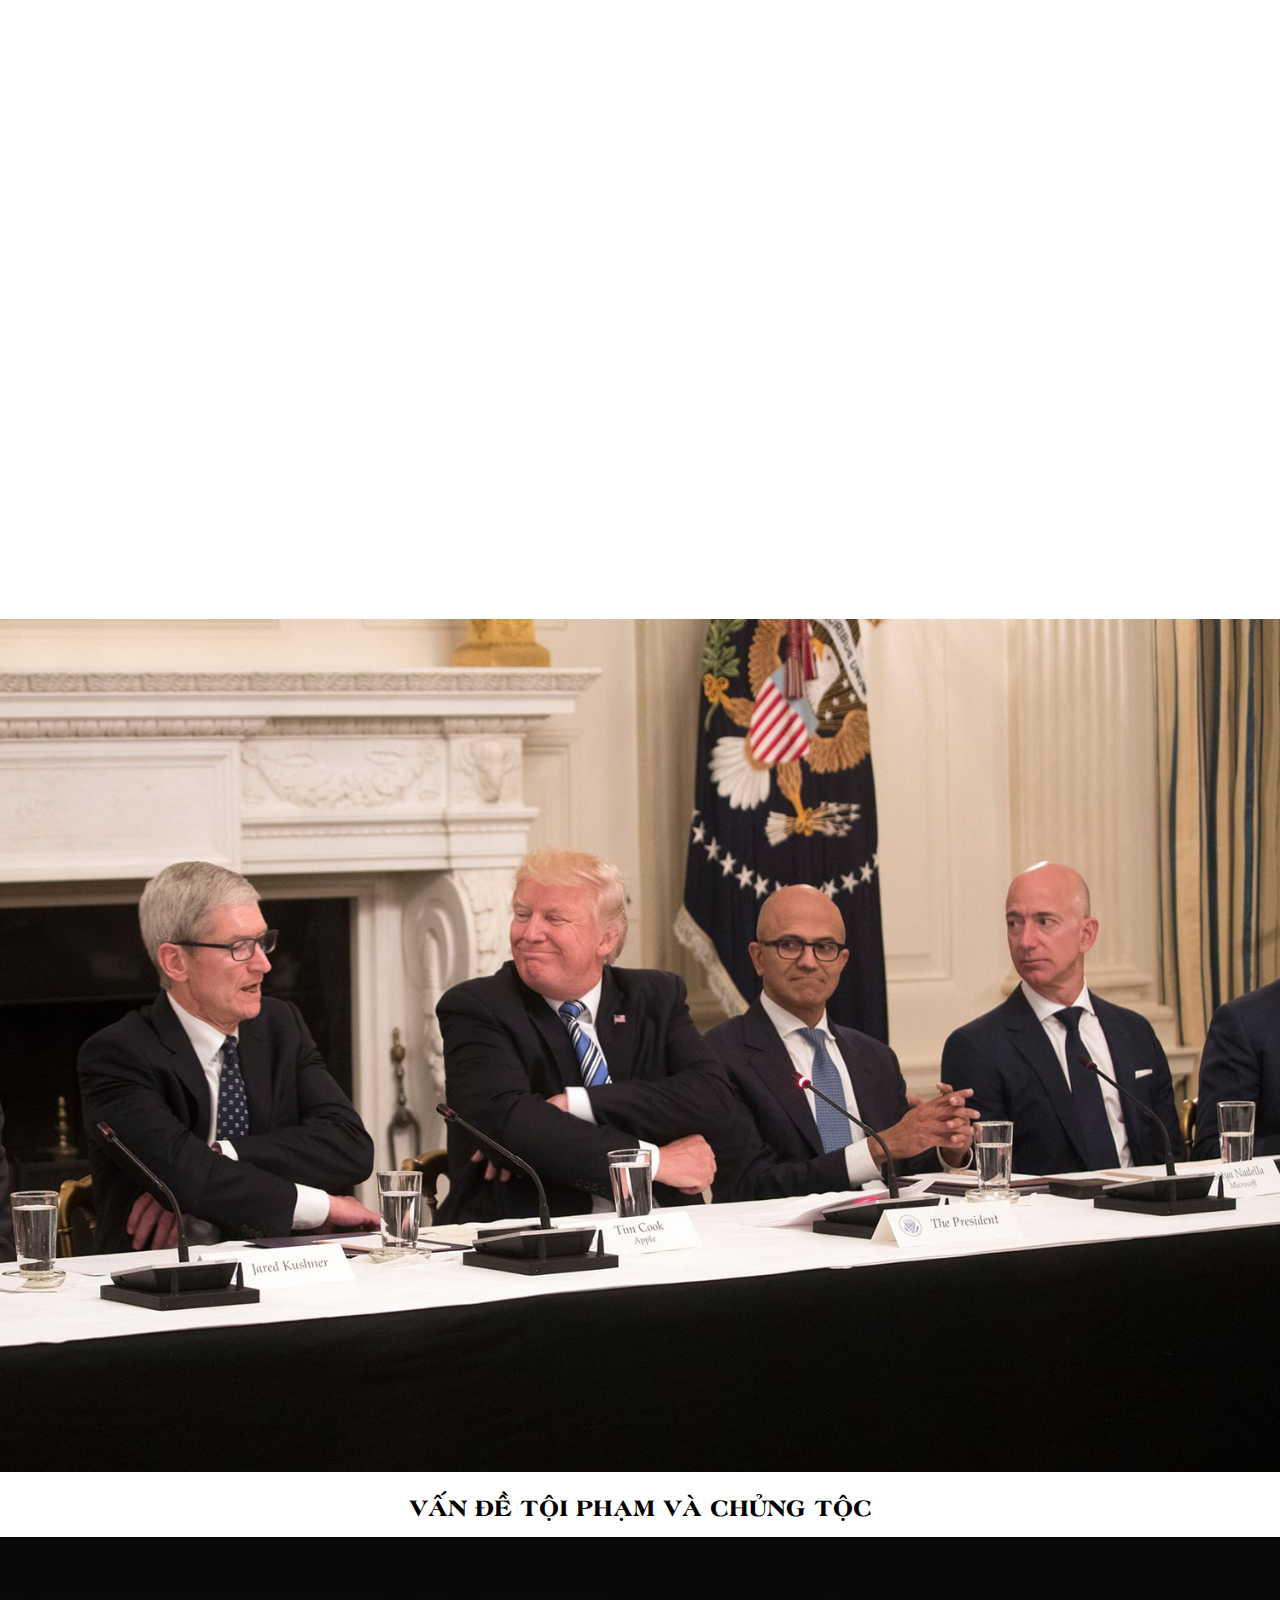
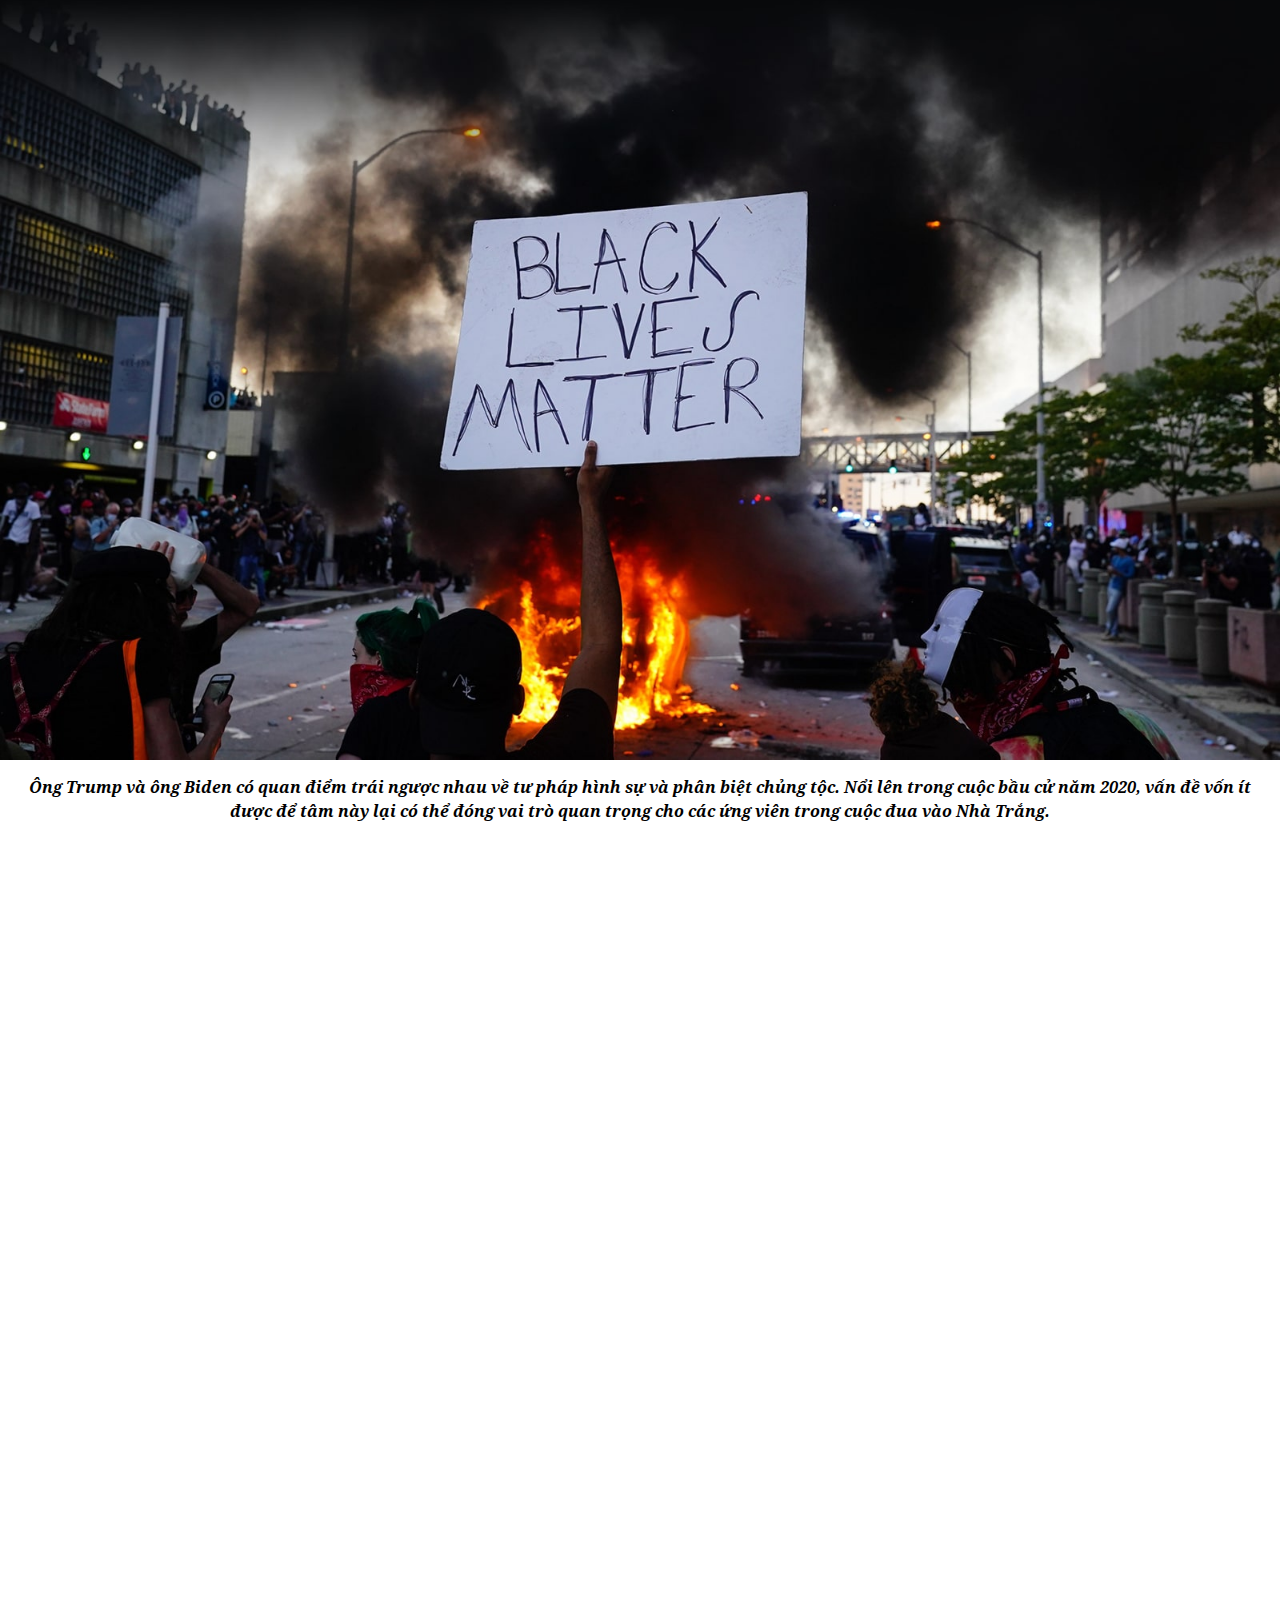
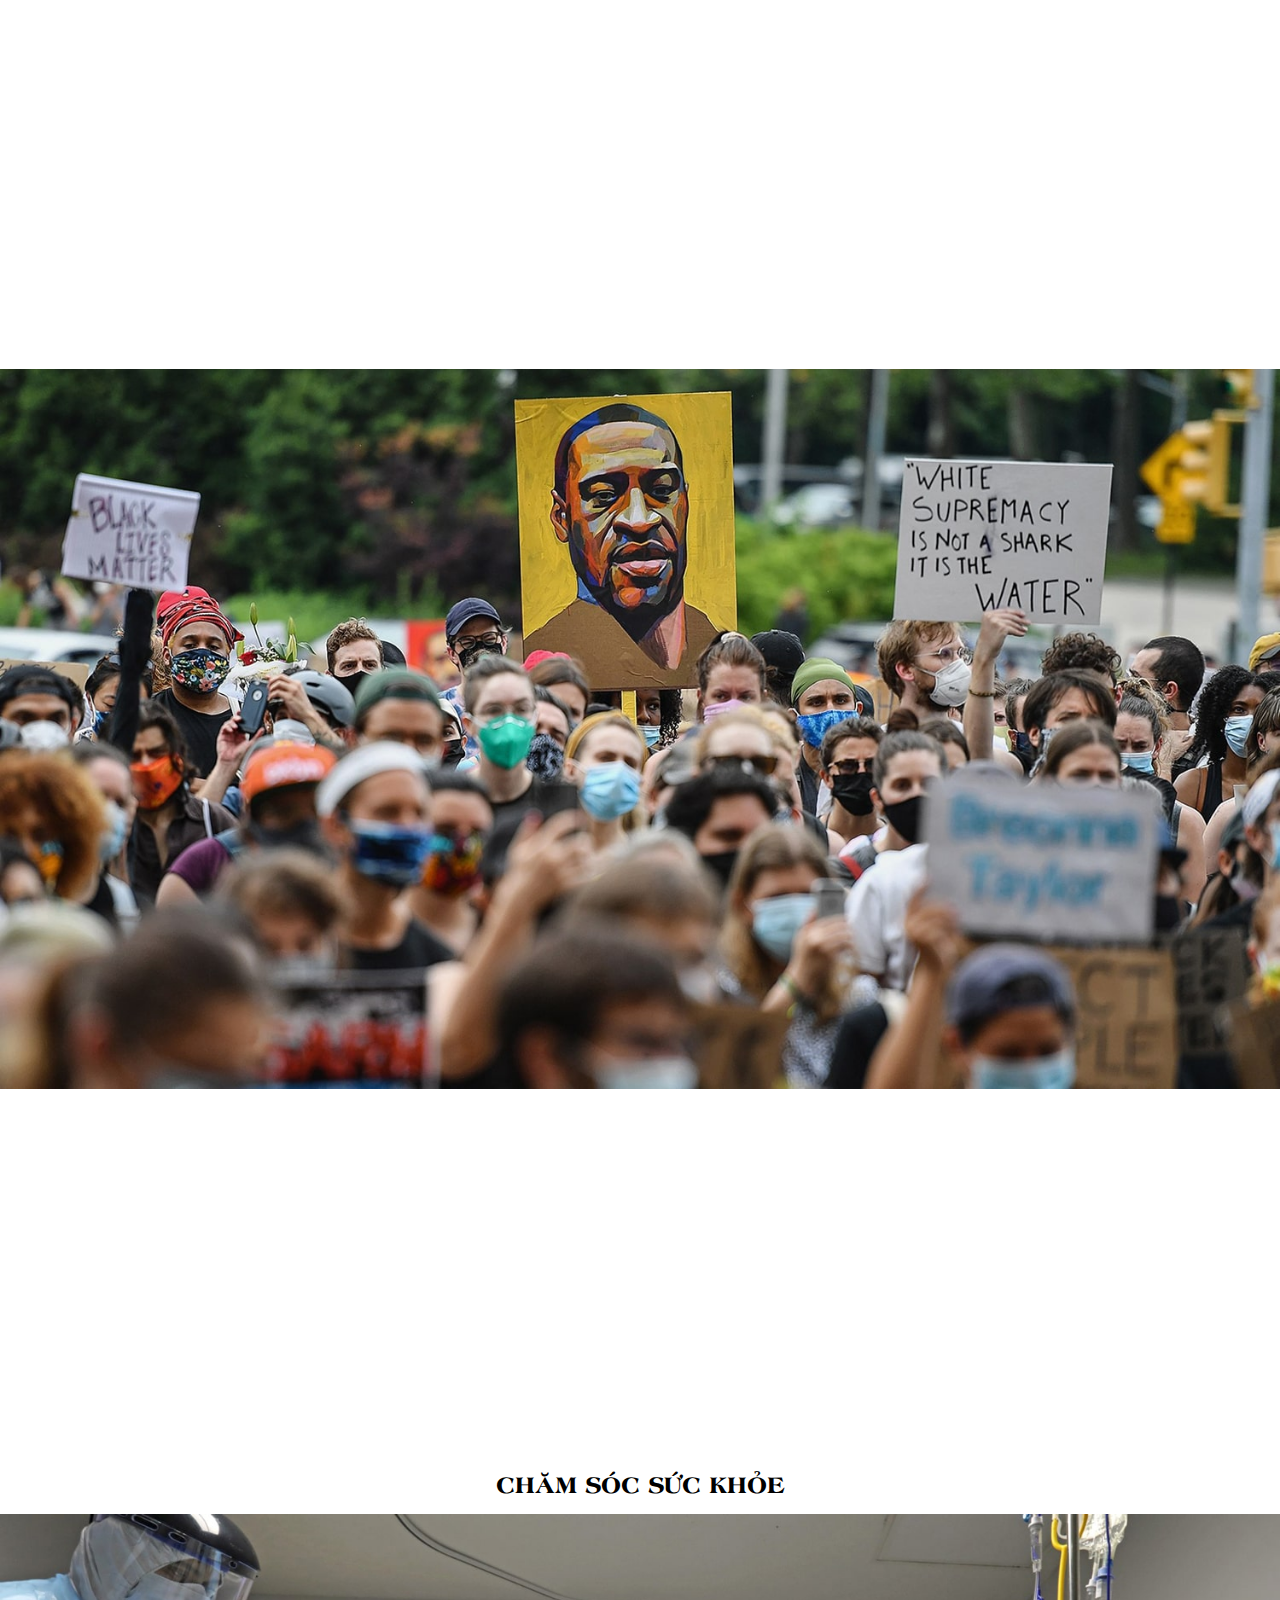
==== commit 7d4a1b8c: "init" ====
--- a/mobile/index.html
+++ b/mobile/index.html
@@ -51,7 +51,7 @@
                 <p>Thận trọng trong việc mở cửa trở lại nền kinh tế khi chưa thể tăng cường các xét nghiệm Covid-19.</p>
             </div>
 
-            <p class="emag-title red wow zoomIn" data-wow-duration="0.3s" data-wow-delay="0.3s">Đưa nền kinh tế trở lại đúng hướng</p>
+            <p class="emag-title blue wow zoomIn" data-wow-duration="0.3s" data-wow-delay="0.3s">Đưa nền kinh tế trở lại đúng hướng</p>
 
             <div class="trump wow fadeIn" data-wow-duration="0.3s" data-wow-delay="0.3s">
                 <img src="images/trump.png" alt="">
@@ -97,7 +97,7 @@
                 <p>Hỗ trợ nâng mức lương tối thiểu quốc gia lên 15 USD/giờ từ mức 7,25 USD/giờ và gia tăng các khoản miễn thuế cho người lao động có thu nhập thấp hơn.</p>
             </div>
 
-            <p class="emag-title red wow zoomIn" data-wow-duration="0.3s" data-wow-delay="0.3s">Thương mại</p>
+            <p class="emag-title blue wow zoomIn" data-wow-duration="0.3s" data-wow-delay="0.3s">Thương mại</p>
 
             <img src="images/img-1.jpg" alt="" class="emag-image">
 
@@ -141,6 +141,228 @@
                 <p>Ông Biden tuyên bố sẽ chi 2.000 tỷ USD trong 4 năm để cải tiến cơ sở hạ tầng, xây dựng hệ thống vận tải công cộng không khí thải, xây dựng những ngôi nhà bền vững và tạo việc làm trong lĩnh vực năng lượng sạch.</p>
             </div>
 
+            <p class="emag-lg-title">Chính sách đối ngoại</p>
+
+            <img src="images/cover-6.jpg" alt="" class="emag-img">
+
+            <p class="emag-sapo">Ông Trump giành chiến thắng trong cuộc đua vào Nhà Trắng năm 2016 với lời hứa “nước Mỹ là trên hết”, lật ngược những gì ông tuyên bố là thỏa thuận thương mại không công bằng và buộc các đồng minh của Mỹ phải trả nhiều tiền hơn cho các biện pháp phòng thủ chung. Biden cam kết khôi phục lại vai trò lãnh đạo toàn cầu của Mỹ và đảo ngược nhiều hành động trong chính sách đối ngoại của ông Trump.</p>
+
+            <p class="emag-title red wow zoomIn" data-wow-duration="0.3s" data-wow-delay="0.3s">Quan hệ Mỹ - Trung</p>
+
+            <div class="trump wow fadeIn" data-wow-duration="0.3s" data-wow-delay="0.3s">
+                <img src="images/trump.png" alt="">
+
+                <p class="sub-title">Cứng rắn với Bắc Kinh</p>
+
+                <p>Khơi mào cuộc chiến thương mại với Trung Quốc trước khi đạt thỏa thuận giai đoạn 1 vào tháng Giêng, ông Trump đã đóng cánh cửa đàm phán giai đoạn 2 vì “không hài lòng với cách Bắc Kinh xử lý đại dịch”.</p>
+
+                <p>Vào tháng 7, ông Trump đã ban hành một lệnh hành pháp, chấm dứt đối xử thương mại đặc biệt với Đặc khu hành chính Hồng Kông sau khi Bắc Kinh áp đặt luật An ninh Quốc gia đối với thuộc địa cũ của Anh. Ông Trump cũng đột ngột yêu cầu Trung Quốc đóng cửa Tổng lãnh sự quán ở Houston vì cáo buộc làm gián điệp.</p>
+            </div>
+
+            <div class="biden wow fadeIn" data-wow-duration="0.3s" data-wow-delay="0.3s">
+                <img src="images/biden.png" alt="">
+
+                <p class="sub-title">Áp lực toàn cầu lên Trung Quốc</p>
+
+                <p>Ông Biden gọi cách ông Trump xử lý đại dịch Covid-19 ở Mỹ là một sai lầm lịch sử. Ngoài ra, ông Biden cũng cho rằng Trung Quốc thích một Chính quyền Trump hỗn loạn, xa lánh các đồng minh và từ bỏ vai trò lãnh đạo toàn cầu của Mỹ.</p>
+
+                <p>Ông Biden tuyên bố sẽ sửa chữa những điều này bằng cách gây áp lực đa phương lên Trung Quốc thông qua các mối quan hệ mới với các đồng minh của Mỹ.</p>
+            </div>
+
+            <p class="emag-title blue wow zoomIn" data-wow-duration="0.3s" data-wow-delay="0.3s">Duy trì quân đội Mỹ ở Trung Đông</p>
+
+            <div class="trump wow fadeIn" data-wow-duration="0.3s" data-wow-delay="0.3s">
+                <img src="images/trump.png" alt="">
+
+                <p class="sub-title">Không nhất quán</p>
+
+                <p>Ông Trump đặt câu hỏi về lợi ích của Mỹ khi can thiệp quân sự ở Trung Đông, đặc biệt là cuộc xâm lược Iraq năm 2003.</p>
+
+                <p>Tuy nhiên, ông Trump đã gửi thêm quân tới khu vực sau khi rút quân, động thái làm gia tăng căng thẳng với Iran. Ông Trump là người ra lệnh không kích sát hại tướng Qassem Soleimani và bị Iran đáp trả bằng tên lửa hành trình.</p>
+            </div>
+
+            <div class="biden wow fadeIn" data-wow-duration="0.3s" data-wow-delay="0.3s">
+                <img src="images/biden.png" alt="">
+
+                <p class="sub-title">Có nhưng thu hẹp dần</p>
+
+                <p>Đề xuất giảm sự hiện diện của quân đội Mỹ trong khu vực.</p>
+
+                <p>Vào tháng 1, sau khi lực lượng ủy nhiệm của Iran và quân đội Mỹ đụng độ ở Iraq, ông Trump đã ra lệnh tấn công sát hại chỉ huy quyền lực Qassem Soleimani của Iran. Ông Biden nói rằng cuộc tấn công đưa Mỹ và Iran vào nguy cơ đụng độ.</p>
+
+                <p>Ông Biden cũng muốn chấm dứt sự ủng hộ của Mỹ với cuộc chiến mà Ả rập Xê út dẫn đầu ở Yemen.</p>
+            </div>
+
+            <p class="emag-title red wow zoomIn" data-wow-duration="0.3s" data-wow-delay="0.3s">Tiếp tục thỏa thuận hạt nhân Iran</p>
+
+            <div class="trump wow fadeIn" data-wow-duration="0.3s" data-wow-delay="0.3s">
+                <img src="images/trump.png" alt="">
+
+                <p class="sub-title">Không</p>
+
+                <p>Ông Trump đưa Mỹ khỏi thỏa thuận hạt nhân với Iran, một thành tựu của Chính quyền Obama. </p>
+            </div>
+
+            <div class="biden wow fadeIn" data-wow-duration="0.3s" data-wow-delay="0.3s">
+                <img src="images/biden.png" alt="">
+
+                <p class="sub-title">Có nhưng đi kèm điều kiện</p>
+
+                <p>Ông Biden tuyên bố sẽ đối phó với Iran thông qua ngoại giao và tái gia nhập thỏa thuận hạt nhân với nhà nước Cộng hòa Hồi giáo chỉ khi Tehran tuân thủ các hạn chế với chương trình hạt nhân của mình.</p>
+            </div>
+
+            <img src="images/img-6.jpg" alt="" class="emag-image">
+
+            <p class="emag-title blue wow zoomIn" data-wow-duration="0.3s" data-wow-delay="0.3s">Afghanistan</p>
+
+            <div class="trump wow fadeIn" data-wow-duration="0.3s" data-wow-delay="0.3s">
+                <img src="images/trump.png" alt="">
+
+                <p class="sub-title">Rút toàn bộ quân</p>
+
+                <p>Ông Trump tuyên bố muốn rút toàn bộ quân Mỹ khỏi Afghanistan để chấm dứt cuộc chiến dài nhất của Mỹ. Tuy nhiên, ông Trump chưa ấn định ngày.</p>
+            </div>
+
+            <div class="biden wow fadeIn" data-wow-duration="0.3s" data-wow-delay="0.3s">
+                <img src="images/biden.png" alt="">
+
+                <p class="sub-title">Đưa quân về nhà</p>
+
+                <p>Ông Biden tuyên bố sẽ đưa phần lớn quân đội Mỹ từ Afghanistan về nước và thu hẹp các hoạt động vào chống khủng bố.</p>
+            </div>
+
+            <p class="emag-title red wow zoomIn" data-wow-duration="0.3s" data-wow-delay="0.3s">Gặp gỡ lãnh đạo Triều Tiên</p>
+
+            <div class="trump wow fadeIn" data-wow-duration="0.3s" data-wow-delay="0.3s">
+                <img src="images/trump.png" alt="">
+
+                <p class="sub-title">Có</p>
+
+                <p>Ông Trump đã gặp nhà lãnh đạo Triều Tiên Kim Jong Un 3 lần vào năm 2018 và 2019 nhưng những nỗ lực để Triều Tiên từ bỏ vũ khí hạt nhân của Chính quyền Trump vẫn đang bị đình trệ.</p>
+            </div>
+
+            <div class="biden wow fadeIn" data-wow-duration="0.3s" data-wow-delay="0.3s">
+                <img src="images/biden.png" alt="">
+
+                <p class="sub-title">Không, trừ khi các điều kiện tiên quyết được đáp ứng</p>
+
+                <p>Ông Biden đã cáo buộc ông Trump từ bỏ những đòn bảy của Mỹ với vấn đề Triều Tiên để đổi lại rất ít thành tựu. Ông Biden tuyên bố sẽ không gặp ông Kim Jong Un nếu không có những điều kiện tiên quyết.</p>
+            </div>
+
+            <p class="emag-title blue wow zoomIn" data-wow-duration="0.3s" data-wow-delay="0.3s">Quan hệ đồng minh</p>
+
+            <div class="trump wow fadeIn" data-wow-duration="0.3s" data-wow-delay="0.3s">
+                <img src="images/trump.png" alt="">
+
+                <p class="sub-title">Thờ ơ lạnh nhạt</p>
+
+                <p>Ông Trump đã khiến NATO và các đồng minh khác của mình tức giận. Ông Trump cũng từ chối những chỉ trích nhằm vào Tổng thống Nga Vladimir Putin ngay cả khi các quan chức tình báo Mỹ kết luận Nga can thiệp vào cuộc bầu cử Tổng thống Mỹ năm 2016.</p>
+
+                <p>Vào tháng 6, ông Trump tuyên bố sẽ giảm số lượng quân Mỹ ở Đức xuống 9.500 người. Các trợ lý chiến dịch của ông Biden tuyên bố ông sẽ xem xét lại vấn đề này khi đắc cử.</p>
+            </div>
+
+            <div class="biden wow fadeIn" data-wow-duration="0.3s" data-wow-delay="0.3s">
+                <img src="images/biden.png" alt="">
+
+                <p class="sub-title">Nhiệt tình vun đắp</p>
+
+                <p>Ông Biden tuyên bố những đồng minh như NATO sẽ giúp Mỹ gỡ gạc lại những sự hủy hoại của ông Trump với vai trò lãnh đạo toàn cầu cũng như uy tín của nước Mỹ.</p>
+
+                <p>Ông Biden cũng cảnh báo Nga, Trung Quốc và những nước đang cố can thiệp bầu cử Tổng thống Mỹ phải đối mặt với những hậu quả nghiêm trọng nếu ông được bầu.</p>
+            </div>
+
+            <p class="emag-lg-title">Công nghệ</p>
+
+            <img src="images/cover-7.jpg" alt="" class="emag-img">
+
+            <p class="emag-sapo">Chính sách với các công ty công nghệ lớn như Facebook, Alphabet là một vấn đề nóng trước cuộc bầu cử tổng thông năm 2020.</p>
+
+            <p class="emag-title red wow zoomIn" data-wow-duration="0.3s" data-wow-delay="0.3s">Các ông lớn công nghệ Mỹ</p>
+
+            <div class="trump wow fadeIn" data-wow-duration="0.3s" data-wow-delay="0.3s">
+                <img src="images/trump.png" alt="">
+
+                <p class="sub-title">Chỉ trích người này, ủng hộ người kia</p>
+
+                <p>Ông Trump có một mối quan hệ phức tạp với các công ty công nghệ. Ông thường xuyên chỉ trích Amazon và CEO Jeff Bezos của nó nhưng lại gặp Tim Cook của Apple.</p>
+
+                <p>Chính quyền Trump đang tiến hành một cuộc điều tra chống độc quyền trên phạm vi rộng với các công ty công nghệ lớn nhưng cả ông và ông Biden đều đã ngừng kêu gọi phá bỏ những công ty này.</p>
+            </div>
+
+            <div class="biden wow fadeIn" data-wow-duration="0.3s" data-wow-delay="0.3s">
+                <img src="images/biden.png" alt="">
+
+                <p class="sub-title">Đưa các gã khổng lồ vào tầm ngắm</p>
+
+                <p>Ông Biden, người từng là Phó tổng thống dưới Chính quyền Obama, khá thân thiện với Thung lũng Silicon. Tuy nhiên, ông gần đây đã chỉ trích Facebook và những gã khổng lồ công nghệ khác trong chiến dịch tranh cử của mình và đề xuất mức phí liên bang tối thiểu nhằm vào các công ty như Amazon.</p>
+
+                <p>Ông Biden nói rằng phá bỏ những thứ như Facebook là “điều mà chúng ta nên xem xét kỹ lưỡng”.</p>
+            </div>
+
+            <p class="emag-title blue wow zoomIn" data-wow-duration="0.3s" data-wow-delay="0.3s">Điều chỉnh mạng xã hội</p>
+
+            <div class="trump wow fadeIn" data-wow-duration="0.3s" data-wow-delay="0.3s">
+                <img src="images/trump.png" alt="">
+
+                <p class="sub-title">Ủng hộ</p>
+
+                <p>Ông Trump, người chiến thắng năm 2016 với sự giúp đỡ mạnh mẽ của các nền tảng số, từ lâu đã cáo buộc các công ty này kiểm duyệt chống lại những người bảo thủ dù không đưa ra bằng chứng.</p>
+
+                <p>Sau khi bị Twitter dán nhãn không tin cậy trong các dòng thông điệp của mình lần đầu hồi tháng 5, ông Trump đã ký một quy định hành pháp giám sát sự kiểm duyệt của các công ty công nghệ. Ông Trump cũng muốn bỏ mục 230 trong Đạo luật Chuẩn mực giao tiếp như ông Biden.</p>
+            </div>
+
+            <div class="biden wow fadeIn" data-wow-duration="0.3s" data-wow-delay="0.3s">
+                <img src="images/biden.png" alt="">
+
+                <p class="sub-title">Ủng hộ</p>
+
+                <p>Ông Biden, người có xung đột với Facebook về các chính sách của họ về quảng cáo và thao túng chính trị, là ứng viên Tổng thống Dân chủ duy nhất kêu gọi thu hồi Mục 230 của Đạo luật Chuẩn mực giao tiếp, một luật quan trọng góp phần giúp các nền tảng trực tuyến như Facebook và Twitter không phải chịu trách nhiệm pháp lý với các bài viết mà người dùng đăng tải trên nền tảng của mình.</p>
+
+                <p>Ông Biden gần đây kêu gọi Facebook kiểm tra sự thực trong các quảng cáo của các chính trị gia.</p>
+            </div>
+
+            <p class="emag-title red wow zoomIn" data-wow-duration="0.3s" data-wow-delay="0.3s">Tăng cường bảo vệ dữ liệu cá nhân</p>
+
+            <div class="trump wow fadeIn" data-wow-duration="0.3s" data-wow-delay="0.3s">
+                <img src="images/trump.png" alt="">
+
+                <p class="sub-title">Không nhất quán</p>
+
+                <p>Ông Trump ủng hộ Quốc hội nhằm có luật về quyền riêng tư của người dùng và chỉ trích Apple khi không chịu mở khoá những chiếc điện thoại do tội phạm sử dụng.</p>
+
+                <p>Tuy nhiên, những người ủng hộ quyền riêng tư lại chỉ trích Chính quyền Trump có những hành động vi phạm quyền riêng tư của người nhập cư.</p>
+            </div>
+
+            <div class="biden wow fadeIn" data-wow-duration="0.3s" data-wow-delay="0.3s">
+                <img src="images/biden.png" alt="">
+
+                <p class="sub-title">Đúng</p>
+
+                <p>Ông Biden cho rằng Mỹ nên đặt ra các tiêu chuẩn như của châu Âu trong bảo vệ người dùng.</p>
+            </div>
+
+            <p class="emag-title blue wow zoomIn" data-wow-duration="0.3s" data-wow-delay="0.3s">Khắc phục khoảng cách số</p>
+
+            <div class="trump wow fadeIn" data-wow-duration="0.3s" data-wow-delay="0.3s">
+                <img src="images/trump.png" alt="">
+
+                <p class="sub-title">Ủng hộ</p>
+
+                <p>Đại dịch Covid-19 đã thúc đẩy giáo dục và làm việc trực tuyến, điều bộc lộ sự bất bình đẳng trong việc tiếp cận băng thông rộng tốc độ cao.</p>
+
+                <p>Ông Trump cho biết ông cam kết mọi công dân đều có thể truy cập Internet tốc độ cao. Hồi đầu năm, Ủy ban Truyền thông Liên bang đã phê duyệt khoản chi 20 tỷ USD để mở rộng băng thông Internet cho khu vực nông thôn.</p>
+            </div>
+
+            <div class="biden wow fadeIn" data-wow-duration="0.3s" data-wow-delay="0.3s">
+                <img src="images/biden.png" alt="">
+
+                <p class="sub-title">Ủng hộ</p>
+
+                <p>Lên kế hoạch đầu tư 20 tỷ USD vào cơ sở hạ tầng băng thông rộng ở các vùng nông thôn và tăng gấp 3 tài trợ để mở rộng khả năng tiếp cận công nghệ của các gia đình ở nông thôn. Tiền cho chương trình này được lấy từ việc tăng thuế với người giàu.</p>
+            </div>
+
+            <img src="images/img-7.jpg" alt="" class="emag-image">
+
             <p class="emag-lg-title">Vấn đề tội phạm và chủng tộc</p>
 
             <img src="images/cover-2.jpg" alt="" class="emag-img">
@@ -165,7 +387,7 @@
                 <p>Ông Biden đã cam kết rằng nội các của ông cũng như các quyết định bổ nhiệm sau này và cả việc chọn Phó Tổng thống, đều phản ánh sự đa dạng chủng tộc của nước Mỹ.</p>
             </div>
 
-            <p class="emag-title red wow zoomIn" data-wow-duration="0.3s" data-wow-delay="0.3s">Chính sách</p>
+            <p class="emag-title blue wow zoomIn" data-wow-duration="0.3s" data-wow-delay="0.3s">Chính sách</p>
 
             <div class="trump wow fadeIn" data-wow-duration="0.3s" data-wow-delay="0.3s">
                 <img src="images/trump.png" alt="">
@@ -213,7 +435,7 @@
 
             <img src="images/img-2.jpg" alt="" class="emag-image">
 
-            <p class="emag-title red wow zoomIn" data-wow-duration="0.3s" data-wow-delay="0.3s">Giải quyết chênh lệch kinh tế chủng tộc</p>
+            <p class="emag-title blue wow zoomIn" data-wow-duration="0.3s" data-wow-delay="0.3s">Giải quyết chênh lệch kinh tế chủng tộc</p>
 
             <div class="trump wow fadeIn" data-wow-duration="0.3s" data-wow-delay="0.3s">
                 <img src="images/trump.png" alt="">
@@ -237,7 +459,7 @@
 
             <img src="images/cover-3.jpg" alt="" class="emag-img">
 
-            <p class="emag-sapo">Chăm sóc sức khỏe là mối quan tâm hàng đầu của các cử tri Mỹ ngay cả trước khi đại dịch Covid-19 làm hơn 173.000 người Mỹ thiệt mạng. Cuộc khủng hoảng có thể làm sáng tỏ hơn nữa sự khác biệt lớn về chính sách chăm sóc sức khỏe giữa 2 ứng viên.</p>
+            <p class="emag-sapo">Chăm sóc sức khỏe là mối quan tâm hàng đầu của các cử tri Mỹ ngay cả trước khi đại dịch Covid-19 làm hơn 190.000 người Mỹ thiệt mạng. Cuộc khủng hoảng có thể làm sáng tỏ hơn nữa sự khác biệt lớn về chính sách chăm sóc sức khỏe giữa 2 ứng viên.</p>
 
             <p class="emag-title red wow zoomIn" data-wow-duration="0.3s" data-wow-delay="0.3s">Obamacare</p>
 
@@ -261,7 +483,7 @@
                 <p>Phản đối cách thức vận hành của đạo luật chăm sóc sức khỏe Medicare for All.</p>
             </div>
 
-            <p class="emag-title red wow zoomIn" data-wow-duration="0.3s" data-wow-delay="0.3s">Hạ giá thuốc</p>
+            <p class="emag-title blue wow zoomIn" data-wow-duration="0.3s" data-wow-delay="0.3s">Hạ giá thuốc</p>
 
             <div class="trump wow fadeIn" data-wow-duration="0.3s" data-wow-delay="0.3s">
                 <img src="images/trump.png" alt="">
@@ -329,7 +551,7 @@
                 <p>Ông Biden cũng tuyên bố sẽ tạm ngừng những chính sách trục xuất người nhập cư của Chính quyền Trump trong 100 ngày kể từ sau khi nhậm chức. Tuy nhiên, ông Biden không đề cập tới các quy tắc về qua lại biên giới trong đại dịch Covid-19.</p>
             </div>
 
-            <p class="emag-title red wow zoomIn" data-wow-duration="0.3s" data-wow-delay="0.3s">Giấc mơ miền đất hứa</p>
+            <p class="emag-title blue wow zoomIn" data-wow-duration="0.3s" data-wow-delay="0.3s">Giấc mơ miền đất hứa</p>
 
             <div class="trump wow fadeIn" data-wow-duration="0.3s" data-wow-delay="0.3s">
                 <img src="images/trump.png" alt="">
@@ -373,7 +595,7 @@
 
             <img src="images/img-4.jpg" alt="" class="emag-image">
 
-            <p class="emag-title red wow zoomIn" data-wow-duration="0.3s" data-wow-delay="0.3s">Tách trẻ em khỏi bố mẹ vì nhập cư bất hợp pháp</p>
+            <p class="emag-title blue wow zoomIn" data-wow-duration="0.3s" data-wow-delay="0.3s">Tách trẻ em khỏi bố mẹ vì nhập cư bất hợp pháp</p>
 
             <div class="trump wow fadeIn" data-wow-duration="0.3s" data-wow-delay="0.3s">
                 <img src="images/trump.png" alt="">
@@ -443,7 +665,7 @@
                 <p>Hỗ trợ các nghiên cứu năng lượng hạt nhân tiên tiến.</p>
             </div>
 
-            <p class="emag-title red wow zoomIn" data-wow-duration="0.3s" data-wow-delay="0.3s">Cứng rắn hơn với khí thải ô tô</p>
+            <p class="emag-title blue wow zoomIn" data-wow-duration="0.3s" data-wow-delay="0.3s">Cứng rắn hơn với khí thải ô tô</p>
 
             <div class="trump wow fadeIn" data-wow-duration="0.3s" data-wow-delay="0.3s">
                 <img src="images/trump.png" alt="">
@@ -483,7 +705,7 @@
 
             <img src="images/img-5.jpg" alt="" class="emag-image">
 
-            <p class="emag-title red wow zoomIn" data-wow-duration="0.3s" data-wow-delay="0.3s">Ngoại giao khí hậu</p>
+            <p class="emag-title blue wow zoomIn" data-wow-duration="0.3s" data-wow-delay="0.3s">Ngoại giao khí hậu</p>
 
             <div class="trump wow fadeIn" data-wow-duration="0.3s" data-wow-delay="0.3s">
                 <img src="images/trump.png" alt="">
@@ -500,228 +722,6 @@
 
                 <p>Ông Biden tuyên bố sẽ đưa Mỹ trở lại vai trò lãnh đạo toàn cầu về biến đổi khí hậu, đưa Mỹ trở lại các cuộc đàm phán và thúc đẩy các mục tiêu của Hiệp định Paris năm 2015, đưa các nước lại gần nhau để giảm thiểu nóng lên toàn cầu.</p>
             </div>
-
-            <p class="emag-lg-title">Chính sách đối ngoại</p>
-
-            <img src="images/cover-6.jpg" alt="" class="emag-img">
-
-            <p class="emag-sapo">Ông Trump giành chiến thắng trong cuộc đua vào Nhà Trắng năm 2016 với lời hứa “nước Mỹ là trên hết”, lật ngược những gì ông tuyên bố là thỏa thuận thương mại không công bằng và buộc các đồng minh của Mỹ phải trả nhiều tiền hơn cho các biện pháp phòng thủ chung. Biden cam kết khôi phục lại vai trò lãnh đạo toàn cầu của Mỹ và đảo ngược nhiều hành động trong chính sách đối ngoại của ông Trump.</p>
-
-            <p class="emag-title red wow zoomIn" data-wow-duration="0.3s" data-wow-delay="0.3s">Quan hệ Mỹ - Trung</p>
-
-            <div class="trump wow fadeIn" data-wow-duration="0.3s" data-wow-delay="0.3s">
-                <img src="images/trump.png" alt="">
-
-                <p class="sub-title">Cứng rắn với Bắc Kinh</p>
-
-                <p>Khơi mào cuộc chiến thương mại với Trung Quốc trước khi đạt thỏa thuận giai đoạn 1 vào tháng Giêng, ông Trump đã đóng cánh cửa đàm phán giai đoạn 2 vì “không hài lòng với cách Bắc Kinh xử lý đại dịch”.</p>
-
-                <p>Vào tháng 7, ông Trump đã ban hành một lệnh hành pháp, chấm dứt đối xử thương mại đặc biệt với Đặc khu hành chính Hồng Kông sau khi Bắc Kinh áp đặt luật An ninh Quốc gia đối với thuộc địa cũ của Anh. Ông Trump cũng đột ngột yêu cầu Trung Quốc đóng cửa Tổng lãnh sự quán ở Houston vì cáo buộc làm gián điệp.</p>
-            </div>
-
-            <div class="biden wow fadeIn" data-wow-duration="0.3s" data-wow-delay="0.3s">
-                <img src="images/biden.png" alt="">
-
-                <p class="sub-title">Áp lực toàn cầu lên Trung Quốc</p>
-
-                <p>Ông Biden gọi cách ông Trump xử lý đại dịch Covid-19 ở Mỹ là một sai lầm lịch sử. Ngoài ra, ông Biden cũng cho rằng Trung Quốc thích một Chính quyền Trump hỗn loạn, xa lánh các đồng minh và từ bỏ vai trò lãnh đạo toàn cầu của Mỹ.</p>
-
-                <p>Ông Biden tuyên bố sẽ sửa chữa những điều này bằng cách gây áp lực đa phương lên Trung Quốc thông qua các mối quan hệ mới với các đồng minh của Mỹ.</p>
-            </div>
-
-            <p class="emag-title red wow zoomIn" data-wow-duration="0.3s" data-wow-delay="0.3s">Duy trì quân đội Mỹ ở Trung Đông</p>
-
-            <div class="trump wow fadeIn" data-wow-duration="0.3s" data-wow-delay="0.3s">
-                <img src="images/trump.png" alt="">
-
-                <p class="sub-title">Không nhất quán</p>
-
-                <p>Ông Trump đặt câu hỏi về lợi ích của Mỹ khi can thiệp quân sự ở Trung Đông, đặc biệt là cuộc xâm lược Iraq năm 2003.</p>
-
-                <p>Tuy nhiên, ông Trump đã gửi thêm quân tới khu vực sau khi rút quân, động thái làm gia tăng căng thẳng với Iran. Ông Trump là người ra lệnh không kích sát hại tướng Qassem Soleimani và bị Iran đáp trả bằng tên lửa hành trình.</p>
-            </div>
-
-            <div class="biden wow fadeIn" data-wow-duration="0.3s" data-wow-delay="0.3s">
-                <img src="images/biden.png" alt="">
-
-                <p class="sub-title">Có nhưng thu hẹp dần</p>
-
-                <p>Đề xuất giảm sự hiện diện của quân đội Mỹ trong khu vực.</p>
-
-                <p>Vào tháng 1, sau khi lực lượng ủy nhiệm của Iran và quân đội Mỹ đụng độ ở Iraq, ông Trump đã ra lệnh tấn công sát hại chỉ huy quyền lực Qassem Soleimani của Iran. Ông Biden nói rằng cuộc tấn công đưa Mỹ và Iran vào nguy cơ đụng độ.</p>
-
-                <p>Ông Biden cũng muốn chấm dứt sự ủng hộ của Mỹ với cuộc chiến mà Ả rập Xê út dẫn đầu ở Yemen.</p>
-            </div>
-
-            <p class="emag-title red wow zoomIn" data-wow-duration="0.3s" data-wow-delay="0.3s">Tiếp tục thỏa thuận hạt nhân Iran</p>
-
-            <div class="trump wow fadeIn" data-wow-duration="0.3s" data-wow-delay="0.3s">
-                <img src="images/trump.png" alt="">
-
-                <p class="sub-title">Không</p>
-
-                <p>Ông Trump đưa Mỹ khỏi thỏa thuận hạt nhân với Iran, một thành tựu của Chính quyền Obama. </p>
-            </div>
-
-            <div class="biden wow fadeIn" data-wow-duration="0.3s" data-wow-delay="0.3s">
-                <img src="images/biden.png" alt="">
-
-                <p class="sub-title">Có nhưng đi kèm điều kiện</p>
-
-                <p>Ông Biden tuyên bố sẽ đối phó với Iran thông qua ngoại giao và tái gia nhập thỏa thuận hạt nhân với nhà nước Cộng hòa Hồi giáo chỉ khi Tehran tuân thủ các hạn chế với chương trình hạt nhân của mình.</p>
-            </div>
-
-            <img src="images/img-6.jpg" alt="" class="emag-image">
-
-            <p class="emag-title red wow zoomIn" data-wow-duration="0.3s" data-wow-delay="0.3s">Afghanistan</p>
-
-            <div class="trump wow fadeIn" data-wow-duration="0.3s" data-wow-delay="0.3s">
-                <img src="images/trump.png" alt="">
-
-                <p class="sub-title">Rút toàn bộ quân</p>
-
-                <p>Ông Trump tuyên bố muốn rút toàn bộ quân Mỹ khỏi Afghanistan để chấm dứt cuộc chiến dài nhất của Mỹ. Tuy nhiên, ông Trump chưa ấn định ngày.</p>
-            </div>
-
-            <div class="biden wow fadeIn" data-wow-duration="0.3s" data-wow-delay="0.3s">
-                <img src="images/biden.png" alt="">
-
-                <p class="sub-title">Đưa quân về nhà</p>
-
-                <p>Ông Biden tuyên bố sẽ đưa phần lớn quân đội Mỹ từ Afghanistan về nước và thu hẹp các hoạt động vào chống khủng bố.</p>
-            </div>
-
-            <p class="emag-title red wow zoomIn" data-wow-duration="0.3s" data-wow-delay="0.3s">Gặp gỡ lãnh đạo Triều Tiên</p>
-
-            <div class="trump wow fadeIn" data-wow-duration="0.3s" data-wow-delay="0.3s">
-                <img src="images/trump.png" alt="">
-
-                <p class="sub-title">Có</p>
-
-                <p>Ông Trump đã gặp nhà lãnh đạo Triều Tiên Kim Jong Un 3 lần vào năm 2018 và 2019 nhưng những nỗ lực để Triều Tiên từ bỏ vũ khí hạt nhân của Chính quyền Trump vẫn đang bị đình trệ.</p>
-            </div>
-
-            <div class="biden wow fadeIn" data-wow-duration="0.3s" data-wow-delay="0.3s">
-                <img src="images/biden.png" alt="">
-
-                <p class="sub-title">Không, trừ khi các điều kiện tiên quyết được đáp ứng</p>
-
-                <p>Ông Biden đã cáo buộc ông Trump từ bỏ những đòn bảy của Mỹ với vấn đề Triều Tiên để đổi lại rất ít thành tựu. Ông Biden tuyên bố sẽ không gặp ông Kim Jong Un nếu không có những điều kiện tiên quyết.</p>
-            </div>
-
-            <p class="emag-title red wow zoomIn" data-wow-duration="0.3s" data-wow-delay="0.3s">Quan hệ đồng minh</p>
-
-            <div class="trump wow fadeIn" data-wow-duration="0.3s" data-wow-delay="0.3s">
-                <img src="images/trump.png" alt="">
-
-                <p class="sub-title">Thờ ơ lạnh nhạt</p>
-
-                <p>Ông Trump đã khiến NATO và các đồng minh khác của mình tức giận. Ông Trump cũng từ chối những chỉ trích nhằm vào Tổng thống Nga Vladimir Putin ngay cả khi các quan chức tình báo Mỹ kết luận Nga can thiệp vào cuộc bầu cử Tổng thống Mỹ năm 2016.</p>
-
-                <p>Vào tháng 6, ông Trump tuyên bố sẽ giảm số lượng quân Mỹ ở Đức xuống 9.500 người. Các trợ lý chiến dịch của ông Biden tuyên bố ông sẽ xem xét lại vấn đề này khi đắc cử.</p>
-            </div>
-
-            <div class="biden wow fadeIn" data-wow-duration="0.3s" data-wow-delay="0.3s">
-                <img src="images/biden.png" alt="">
-
-                <p class="sub-title">Nhiệt tình vun đắp</p>
-
-                <p>Ông Biden tuyên bố những đồng minh như NATO sẽ giúp Mỹ gỡ gạc lại những sự hủy hoại của ông Trump với vai trò lãnh đạo toàn cầu cũng như uy tín của nước Mỹ.</p>
-
-                <p>Ông Biden cũng cảnh báo Nga, Trung Quốc và những nước đang cố can thiệp bầu cử Tổng thống Mỹ phải đối mặt với những hậu quả nghiêm trọng nếu ông được bầu.</p>
-            </div>
-
-            <p class="emag-lg-title">Công nghệ</p>
-
-            <img src="images/cover-7.jpg" alt="" class="emag-img">
-
-            <p class="emag-sapo">Chính sách với các công ty công nghệ lớn như Facebook, Alphabet là một vấn đề nóng trước cuộc bầu cử tổng thông năm 2020.</p>
-
-            <p class="emag-title red wow zoomIn" data-wow-duration="0.3s" data-wow-delay="0.3s">Các ông lớn công nghệ Mỹ</p>
-
-            <div class="trump wow fadeIn" data-wow-duration="0.3s" data-wow-delay="0.3s">
-                <img src="images/trump.png" alt="">
-
-                <p class="sub-title">Chỉ trích người này, ủng hộ người kia</p>
-
-                <p>Ông Trump có một mối quan hệ phức tạp với các công ty công nghệ. Ông thường xuyên chỉ trích Amazon và CEO Jeff Bezos của nó nhưng lại gặp Tim Cook của Apple.</p>
-
-                <p>Chính quyền Trump đang tiến hành một cuộc điều tra chống độc quyền trên phạm vi rộng với các công ty công nghệ lớn nhưng cả ông và ông Biden đều đã ngừng kêu gọi phá bỏ những công ty này.</p>
-            </div>
-
-            <div class="biden wow fadeIn" data-wow-duration="0.3s" data-wow-delay="0.3s">
-                <img src="images/biden.png" alt="">
-
-                <p class="sub-title">Đưa các gã khổng lồ vào tầm ngắm</p>
-
-                <p>Ông Biden, người từng là Phó tổng thống dưới Chính quyền Obama, khá thân thiện với Thung lũng Silicon. Tuy nhiên, ông gần đây đã chỉ trích Facebook và những gã khổng lồ công nghệ khác trong chiến dịch tranh cử của mình và đề xuất mức phí liên bang tối thiểu nhằm vào các công ty như Amazon.</p>
-
-                <p>Ông Biden nói rằng phá bỏ những thứ như Facebook là “điều mà chúng ta nên xem xét kỹ lưỡng”.</p>
-            </div>
-
-            <p class="emag-title red wow zoomIn" data-wow-duration="0.3s" data-wow-delay="0.3s">Điều chỉnh mạng xã hội</p>
-
-            <div class="trump wow fadeIn" data-wow-duration="0.3s" data-wow-delay="0.3s">
-                <img src="images/trump.png" alt="">
-
-                <p class="sub-title">Ủng hộ</p>
-
-                <p>Ông Trump, người chiến thắng năm 2016 với sự giúp đỡ mạnh mẽ của các nền tảng số, từ lâu dã cáo buộc các công ty này kiểm duyệt chống lại những người bảo thủ dù không đưa ra bằng chứng.</p>
-
-                <p>Sau khi bị Twitter dán nhãn không tin cậy trong các dòng thông điệp của mình lần đầu hồi tháng 5, ông Trump đã ký một quy định hành pháp giám sát sự kiểm duyệt của các công ty công nghệ. Ông Trump cũng muốn bỏ mục 230 trong Đạo luật Chuẩn mực giao tiếp như ông Biden.</p>
-            </div>
-
-            <div class="biden wow fadeIn" data-wow-duration="0.3s" data-wow-delay="0.3s">
-                <img src="images/biden.png" alt="">
-
-                <p class="sub-title">Ủng hộ</p>
-
-                <p>Ông Biden, người có xung đột với Facebook về các chính sách của họ về quảng cáo và thao túng chính trị, là ứng viên Tổng thống Dân chủ duy nhất kêu gọi thu hồi Mục 230 của Đạo luật Chuẩn mực giao tiếp, một luật quan trọng góp phần giúp các nền tảng trực tuyến như Facebook và Twitter không phải chịu trách nhiệm pháp lý với các bài viết mà người dùng đăng tải trên nền tảng của mình.</p>
-
-                <p>Ông Biden gần đây kêu gọi Facebook kiểm tra sự thực trong các quảng cáo của các chính trị gia.</p>
-            </div>
-
-            <p class="emag-title red wow zoomIn" data-wow-duration="0.3s" data-wow-delay="0.3s">Tăng cường bảo vệ dữ liệu cá nhân</p>
-
-            <div class="trump wow fadeIn" data-wow-duration="0.3s" data-wow-delay="0.3s">
-                <img src="images/trump.png" alt="">
-
-                <p class="sub-title">Không nhất quán</p>
-
-                <p>Ông Trump ủng hộ Quốc hội nhằm có luật về quyền riêng tư của người dùng và chỉ trích Apple khi không chịu mở khoá những chiếc điện thoại do tội phạm sử dụng.</p>
-
-                <p>Tuy nhiên, những người ủng hộ quyền riêng tư lại chỉ trích Chính quyền Trump có những hành động vi phạm quyền riêng tư của người nhập cư.</p>
-            </div>
-
-            <div class="biden wow fadeIn" data-wow-duration="0.3s" data-wow-delay="0.3s">
-                <img src="images/biden.png" alt="">
-
-                <p class="sub-title">Đúng</p>
-
-                <p>Ông Biden cho rằng Mỹ nên đặt ra các tiêu chuẩn như của châu  u trong bảo vệ người dùng.</p>
-            </div>
-
-            <p class="emag-title red wow zoomIn" data-wow-duration="0.3s" data-wow-delay="0.3s">Khắc phục khoảng cách số</p>
-
-            <div class="trump wow fadeIn" data-wow-duration="0.3s" data-wow-delay="0.3s">
-                <img src="images/trump.png" alt="">
-
-                <p class="sub-title">Ủng hộ</p>
-
-                <p>Đại dịch Covid-19 đã thúc đẩy giáo dục và làm việc trực tuyến, điều bộc lộ sự bất bình đẳng trong việc tiếp cận băng thông rộng tốc độ cao.</p>
-
-                <p>Ông Trump cho biết ông cam kết mọi công dân đều có thể truy cập Internet tốc độ cao. Hồi đầu năm, Ủy ban Truyền thông Liên bang đã phê duyệt khoản chi 20 tỷ USD để mở rộng băng thông Internet cho khu vực nông thôn.</p>
-            </div>
-
-            <div class="biden wow fadeIn" data-wow-duration="0.3s" data-wow-delay="0.3s">
-                <img src="images/biden.png" alt="">
-
-                <p class="sub-title">Ủng hộ</p>
-
-                <p>Lên kế hoạch đầu tư 20 tỷ USD vào cơ sở hạ tầng băng thông rộng ở các vùng nông thôn và tăng gấp 3 tài trợ để mở rộng khả năng tiếp cận công nghệ của các gia đình ở nông thôn. Tiền cho chương trình này được lấy từ việc tăng thuế với người giàu.</p>
-            </div>
-
-            <img src="images/img-7.jpg" alt="" class="emag-image">
 
             <div class="emag-credit">
                 <p>Bài: Linh Anh</p>
